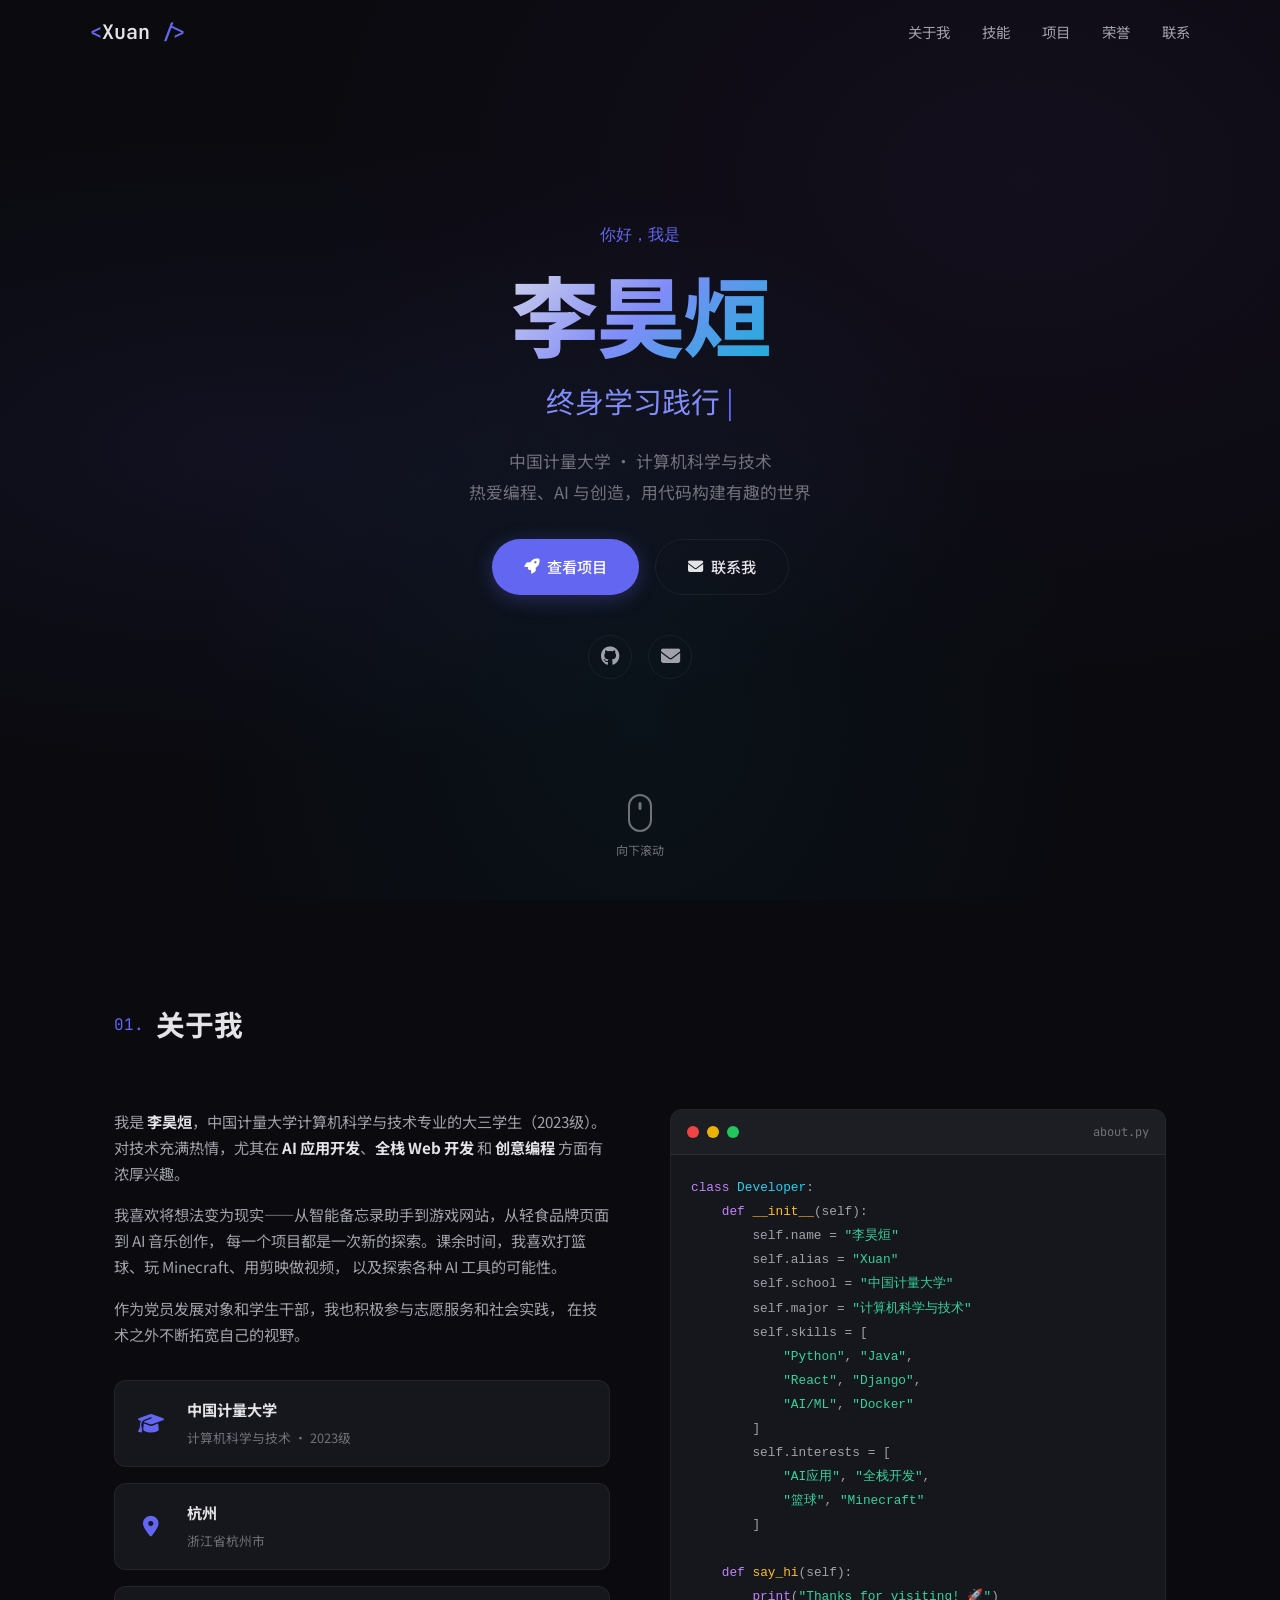
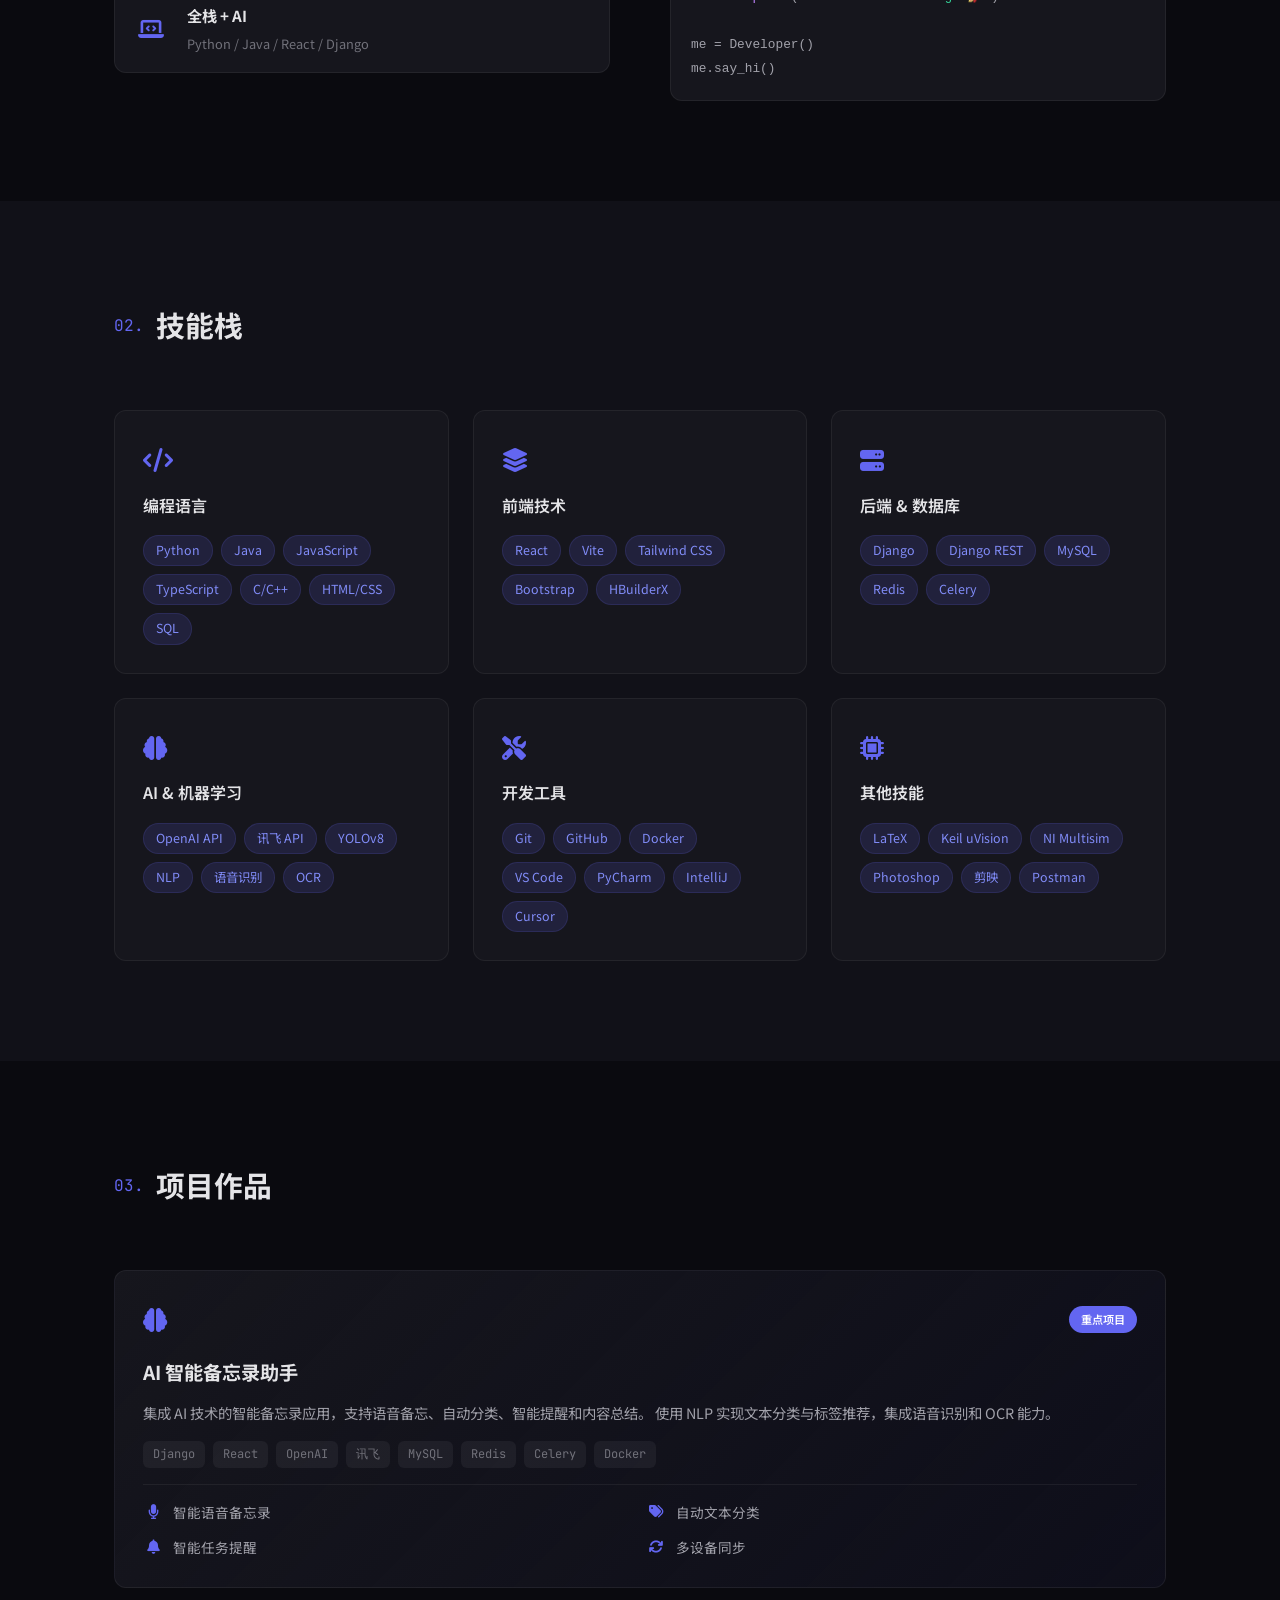
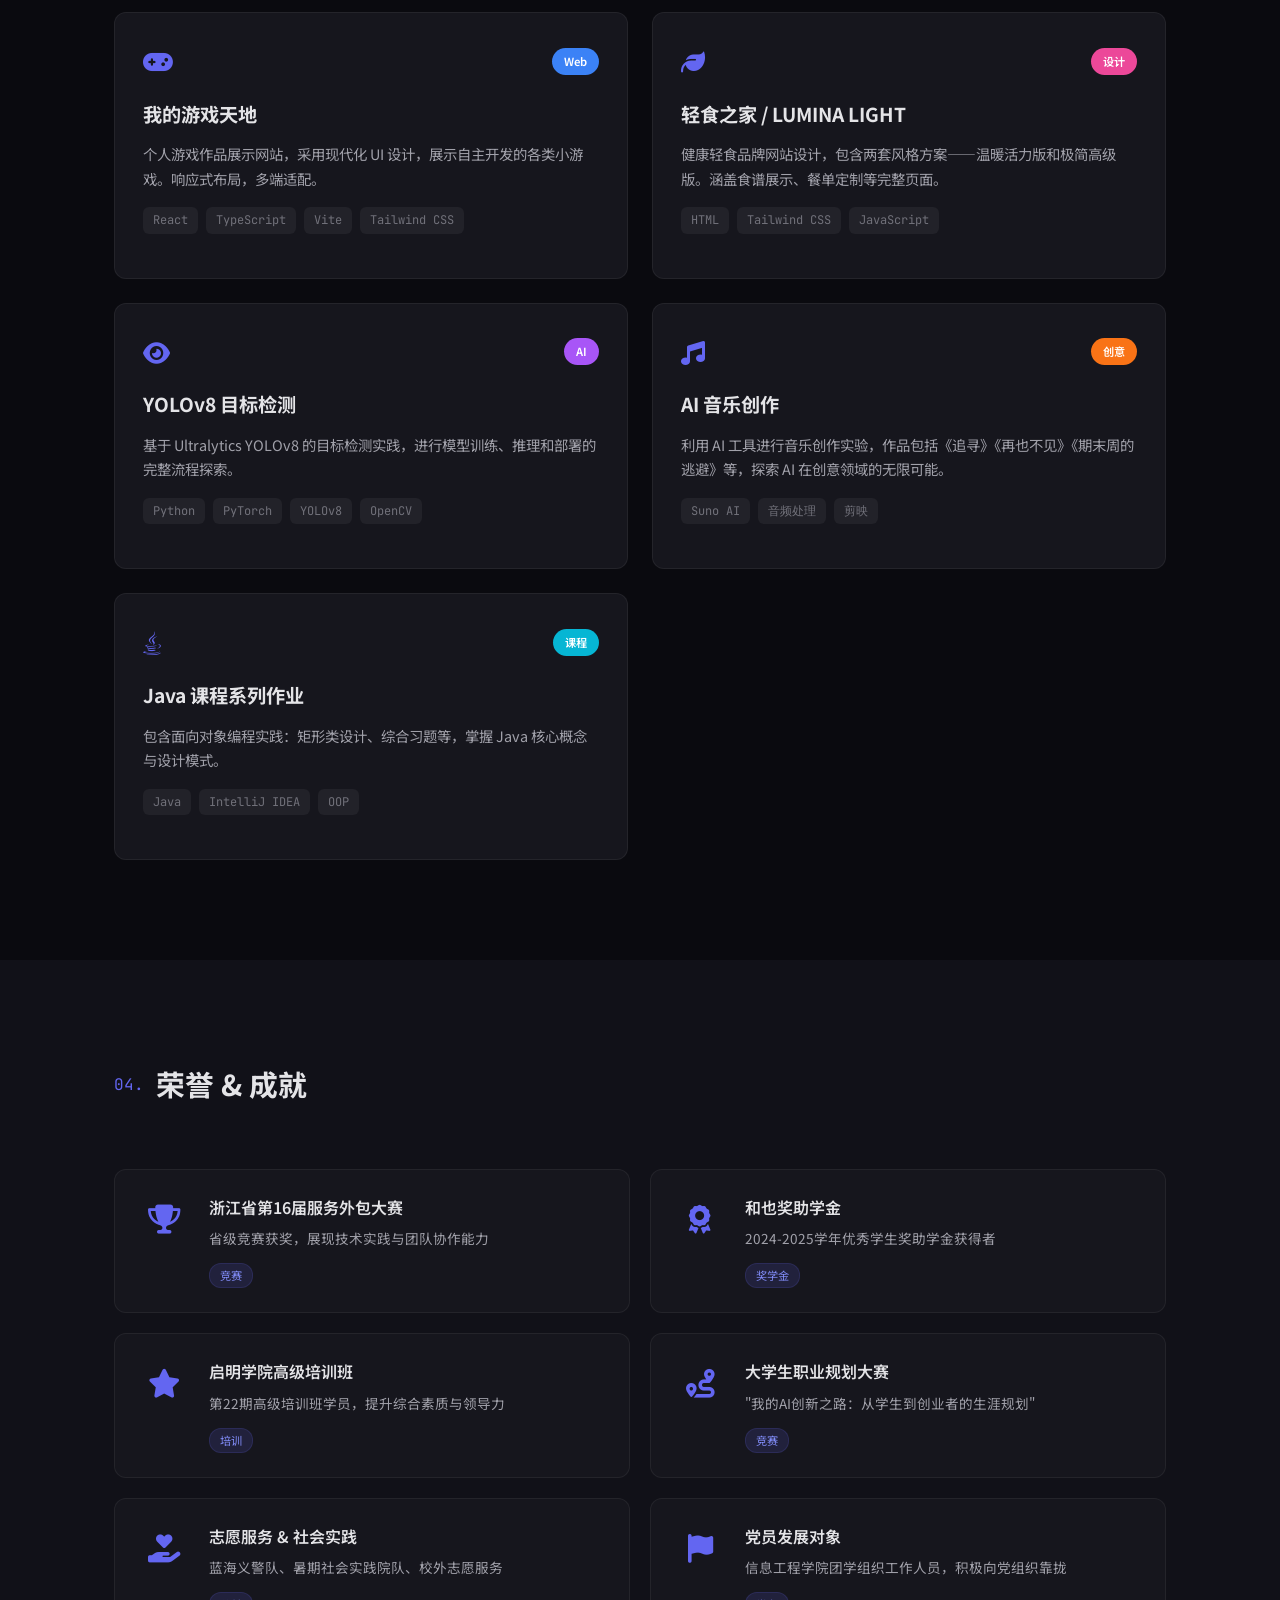
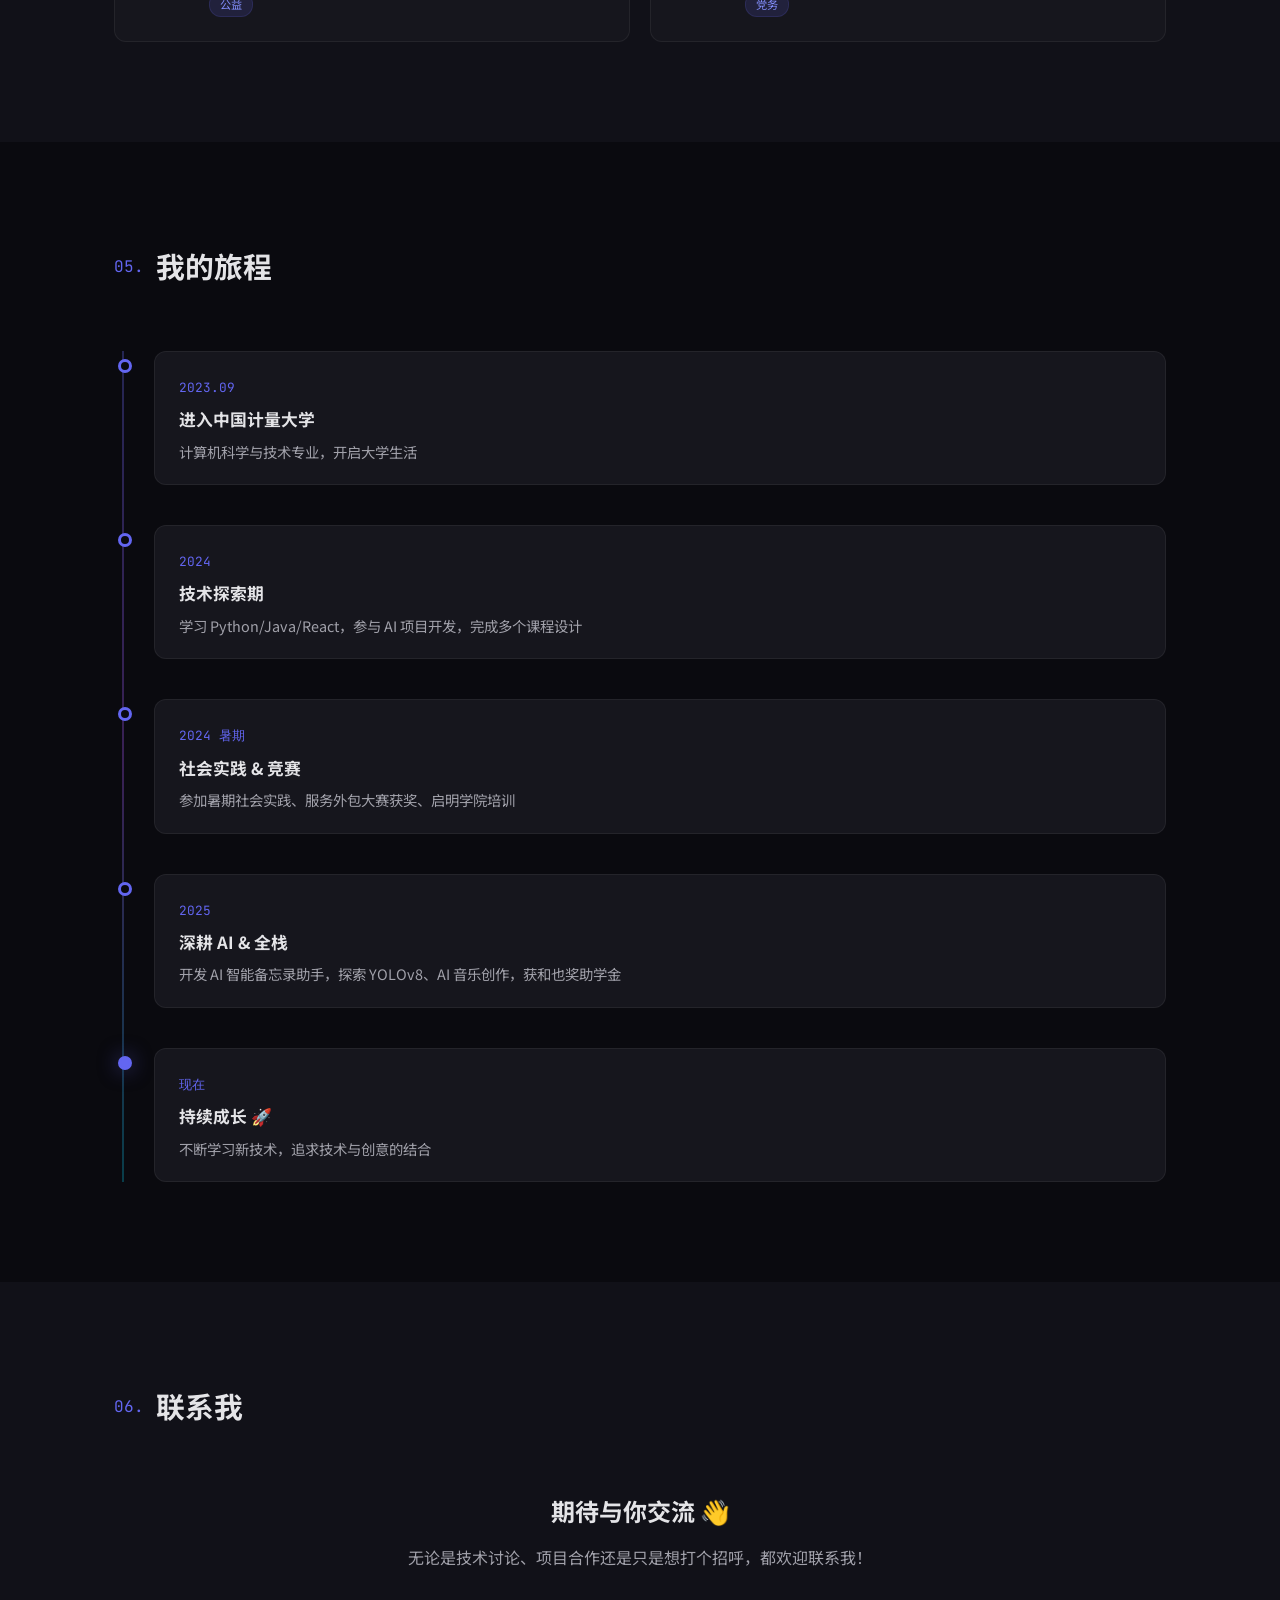
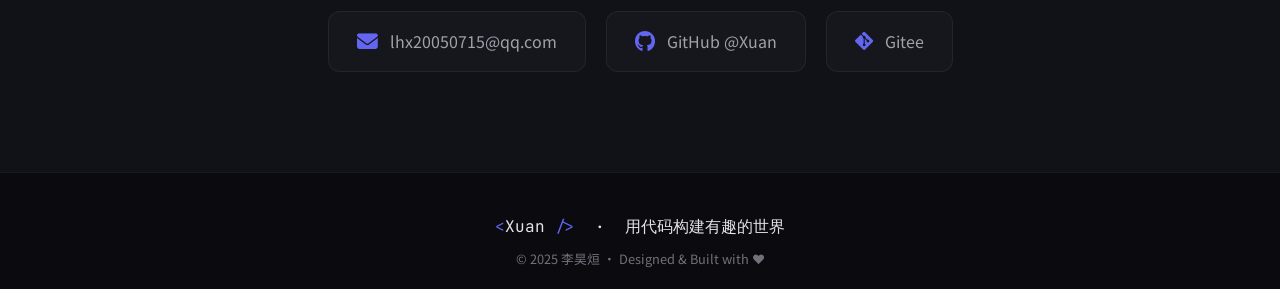
==== index.html @ 34599bbb "Initial commit: personal blog" ====
<!DOCTYPE html>
<html lang="zh-CN">
<head>
    <meta charset="UTF-8">
    <meta name="viewport" content="width=device-width, initial-scale=1.0">
    <title>李昊烜 | 个人博客</title>
    <link rel="preconnect" href="https://fonts.googleapis.com">
    <link href="https://fonts.googleapis.com/css2?family=Inter:wght@300;400;500;600;700;800&family=Noto+Sans+SC:wght@300;400;500;700&family=JetBrains+Mono:wght@400;500&display=swap" rel="stylesheet">
    <link rel="stylesheet" href="https://cdnjs.cloudflare.com/ajax/libs/font-awesome/6.5.1/css/all.min.css">
    <link rel="stylesheet" href="style.css">
</head>
<body>
    <!-- 导航栏 -->
    <nav id="navbar">
        <div class="nav-container">
            <a href="#hero" class="nav-logo">
                <span class="logo-bracket">&lt;</span>Xuan<span class="logo-bracket"> /&gt;</span>
            </a>
            <div class="nav-links">
                <a href="#about" class="nav-link">关于我</a>
                <a href="#skills" class="nav-link">技能</a>
                <a href="#projects" class="nav-link">项目</a>
                <a href="#achievements" class="nav-link">荣誉</a>
                <a href="#contact" class="nav-link">联系</a>
            </div>
            <button class="nav-toggle" id="navToggle" aria-label="Toggle menu">
                <span></span><span></span><span></span>
            </button>
        </div>
    </nav>

    <!-- 移动端菜单 -->
    <div class="mobile-menu" id="mobileMenu">
        <a href="#about" class="mobile-link">关于我</a>
        <a href="#skills" class="mobile-link">技能</a>
        <a href="#projects" class="mobile-link">项目</a>
        <a href="#achievements" class="mobile-link">荣誉</a>
        <a href="#contact" class="mobile-link">联系</a>
    </div>

    <!-- Hero 区域 -->
    <section id="hero">
        <div class="hero-bg">
            <div class="particles" id="particles"></div>
        </div>
        <div class="hero-content">
            <div class="hero-greeting">你好，我是</div>
            <h1 class="hero-name">李昊烜</h1>
            <div class="hero-title">
                <span class="typed-text" id="typedText"></span>
                <span class="cursor">|</span>
            </div>
            <p class="hero-desc">
                中国计量大学 · 计算机科学与技术<br>
                热爱编程、AI 与创造，用代码构建有趣的世界
            </p>
            <div class="hero-actions">
                <a href="#projects" class="btn btn-primary">
                    <i class="fas fa-rocket"></i> 查看项目
                </a>
                <a href="#contact" class="btn btn-outline">
                    <i class="fas fa-envelope"></i> 联系我
                </a>
            </div>
            <div class="hero-social">
                <a href="https://github.com/Xuan" target="_blank" class="social-link" title="GitHub">
                    <i class="fab fa-github"></i>
                </a>
                <a href="mailto:lhx20050715@qq.com" class="social-link" title="Email">
                    <i class="fas fa-envelope"></i>
                </a>
            </div>
        </div>
        <a href="#about" class="scroll-indicator">
            <div class="mouse">
                <div class="wheel"></div>
            </div>
            <span>向下滚动</span>
        </a>
    </section>

    <!-- 关于我 -->
    <section id="about" class="section">
        <div class="container">
            <h2 class="section-title">
                <span class="title-number">01.</span> 关于我
            </h2>
            <div class="about-grid">
                <div class="about-text">
                    <p>
                        我是 <strong>李昊烜</strong>，中国计量大学计算机科学与技术专业的大三学生（2023级）。
                        对技术充满热情，尤其在 <strong>AI 应用开发</strong>、<strong>全栈 Web 开发</strong> 和 <strong>创意编程</strong> 方面有浓厚兴趣。
                    </p>
                    <p>
                        我喜欢将想法变为现实——从智能备忘录助手到游戏网站，从轻食品牌页面到 AI 音乐创作，
                        每一个项目都是一次新的探索。课余时间，我喜欢打篮球、玩 Minecraft、用剪映做视频，
                        以及探索各种 AI 工具的可能性。
                    </p>
                    <p>
                        作为党员发展对象和学生干部，我也积极参与志愿服务和社会实践，
                        在技术之外不断拓宽自己的视野。
                    </p>
                    <div class="about-highlights">
                        <div class="highlight-item">
                            <i class="fas fa-graduation-cap"></i>
                            <div>
                                <strong>中国计量大学</strong>
                                <span>计算机科学与技术 · 2023级</span>
                            </div>
                        </div>
                        <div class="highlight-item">
                            <i class="fas fa-map-marker-alt"></i>
                            <div>
                                <strong>杭州</strong>
                                <span>浙江省杭州市</span>
                            </div>
                        </div>
                        <div class="highlight-item">
                            <i class="fas fa-laptop-code"></i>
                            <div>
                                <strong>全栈 + AI</strong>
                                <span>Python / Java / React / Django</span>
                            </div>
                        </div>
                    </div>
                </div>
                <div class="about-image-wrapper">
                    <div class="about-image-card">
                        <div class="code-block">
                            <div class="code-header">
                                <span class="dot red"></span>
                                <span class="dot yellow"></span>
                                <span class="dot green"></span>
                                <span class="code-filename">about.py</span>
                            </div>
                            <pre><code><span class="kw">class</span> <span class="cls">Developer</span>:
    <span class="kw">def</span> <span class="fn">__init__</span>(self):
        self.name = <span class="str">"李昊烜"</span>
        self.alias = <span class="str">"Xuan"</span>
        self.school = <span class="str">"中国计量大学"</span>
        self.major = <span class="str">"计算机科学与技术"</span>
        self.skills = [
            <span class="str">"Python"</span>, <span class="str">"Java"</span>,
            <span class="str">"React"</span>, <span class="str">"Django"</span>,
            <span class="str">"AI/ML"</span>, <span class="str">"Docker"</span>
        ]
        self.interests = [
            <span class="str">"AI应用"</span>, <span class="str">"全栈开发"</span>,
            <span class="str">"篮球"</span>, <span class="str">"Minecraft"</span>
        ]

    <span class="kw">def</span> <span class="fn">say_hi</span>(self):
        <span class="kw">print</span>(<span class="str">"Thanks for visiting! 🚀"</span>)

me = Developer()
me.say_hi()</code></pre>
                        </div>
                    </div>
                </div>
            </div>
        </div>
    </section>

    <!-- 技能 -->
    <section id="skills" class="section section-alt">
        <div class="container">
            <h2 class="section-title">
                <span class="title-number">02.</span> 技能栈
            </h2>
            <div class="skills-grid">
                <div class="skill-category">
                    <div class="skill-icon"><i class="fas fa-code"></i></div>
                    <h3>编程语言</h3>
                    <div class="skill-tags">
                        <span class="tag">Python</span>
                        <span class="tag">Java</span>
                        <span class="tag">JavaScript</span>
                        <span class="tag">TypeScript</span>
                        <span class="tag">C/C++</span>
                        <span class="tag">HTML/CSS</span>
                        <span class="tag">SQL</span>
                    </div>
                </div>
                <div class="skill-category">
                    <div class="skill-icon"><i class="fas fa-layer-group"></i></div>
                    <h3>前端技术</h3>
                    <div class="skill-tags">
                        <span class="tag">React</span>
                        <span class="tag">Vite</span>
                        <span class="tag">Tailwind CSS</span>
                        <span class="tag">Bootstrap</span>
                        <span class="tag">HBuilderX</span>
                    </div>
                </div>
                <div class="skill-category">
                    <div class="skill-icon"><i class="fas fa-server"></i></div>
                    <h3>后端 & 数据库</h3>
                    <div class="skill-tags">
                        <span class="tag">Django</span>
                        <span class="tag">Django REST</span>
                        <span class="tag">MySQL</span>
                        <span class="tag">Redis</span>
                        <span class="tag">Celery</span>
                    </div>
                </div>
                <div class="skill-category">
                    <div class="skill-icon"><i class="fas fa-brain"></i></div>
                    <h3>AI & 机器学习</h3>
                    <div class="skill-tags">
                        <span class="tag">OpenAI API</span>
                        <span class="tag">讯飞 API</span>
                        <span class="tag">YOLOv8</span>
                        <span class="tag">NLP</span>
                        <span class="tag">语音识别</span>
                        <span class="tag">OCR</span>
                    </div>
                </div>
                <div class="skill-category">
                    <div class="skill-icon"><i class="fas fa-tools"></i></div>
                    <h3>开发工具</h3>
                    <div class="skill-tags">
                        <span class="tag">Git</span>
                        <span class="tag">GitHub</span>
                        <span class="tag">Docker</span>
                        <span class="tag">VS Code</span>
                        <span class="tag">PyCharm</span>
                        <span class="tag">IntelliJ</span>
                        <span class="tag">Cursor</span>
                    </div>
                </div>
                <div class="skill-category">
                    <div class="skill-icon"><i class="fas fa-microchip"></i></div>
                    <h3>其他技能</h3>
                    <div class="skill-tags">
                        <span class="tag">LaTeX</span>
                        <span class="tag">Keil uVision</span>
                        <span class="tag">NI Multisim</span>
                        <span class="tag">Photoshop</span>
                        <span class="tag">剪映</span>
                        <span class="tag">Postman</span>
                    </div>
                </div>
            </div>
        </div>
    </section>

    <!-- 项目 -->
    <section id="projects" class="section">
        <div class="container">
            <h2 class="section-title">
                <span class="title-number">03.</span> 项目作品
            </h2>
            <div class="projects-grid">
                <div class="project-card project-featured">
                    <div class="project-header">
                        <div class="project-icon"><i class="fas fa-brain"></i></div>
                        <span class="project-badge">重点项目</span>
                    </div>
                    <h3 class="project-title">AI 智能备忘录助手</h3>
                    <p class="project-desc">
                        集成 AI 技术的智能备忘录应用，支持语音备忘、自动分类、智能提醒和内容总结。
                        使用 NLP 实现文本分类与标签推荐，集成语音识别和 OCR 能力。
                    </p>
                    <div class="project-tech">
                        <span>Django</span><span>React</span><span>OpenAI</span>
                        <span>讯飞</span><span>MySQL</span><span>Redis</span>
                        <span>Celery</span><span>Docker</span>
                    </div>
                    <div class="project-features">
                        <div class="feature"><i class="fas fa-microphone"></i><span>智能语音备忘录</span></div>
                        <div class="feature"><i class="fas fa-tags"></i><span>自动文本分类</span></div>
                        <div class="feature"><i class="fas fa-bell"></i><span>智能任务提醒</span></div>
                        <div class="feature"><i class="fas fa-sync"></i><span>多设备同步</span></div>
                    </div>
                </div>

                <div class="project-card">
                    <div class="project-header">
                        <div class="project-icon"><i class="fas fa-gamepad"></i></div>
                        <span class="project-badge badge-web">Web</span>
                    </div>
                    <h3 class="project-title">我的游戏天地</h3>
                    <p class="project-desc">
                        个人游戏作品展示网站，采用现代化 UI 设计，展示自主开发的各类小游戏。响应式布局，多端适配。
                    </p>
                    <div class="project-tech">
                        <span>React</span><span>TypeScript</span><span>Vite</span><span>Tailwind CSS</span>
                    </div>
                </div>

                <div class="project-card">
                    <div class="project-header">
                        <div class="project-icon"><i class="fas fa-leaf"></i></div>
                        <span class="project-badge badge-design">设计</span>
                    </div>
                    <h3 class="project-title">轻食之家 / LUMINA LIGHT</h3>
                    <p class="project-desc">
                        健康轻食品牌网站设计，包含两套风格方案——温暖活力版和极简高级版。涵盖食谱展示、餐单定制等完整页面。
                    </p>
                    <div class="project-tech">
                        <span>HTML</span><span>Tailwind CSS</span><span>JavaScript</span>
                    </div>
                </div>

                <div class="project-card">
                    <div class="project-header">
                        <div class="project-icon"><i class="fas fa-eye"></i></div>
                        <span class="project-badge badge-ai">AI</span>
                    </div>
                    <h3 class="project-title">YOLOv8 目标检测</h3>
                    <p class="project-desc">
                        基于 Ultralytics YOLOv8 的目标检测实践，进行模型训练、推理和部署的完整流程探索。
                    </p>
                    <div class="project-tech">
                        <span>Python</span><span>PyTorch</span><span>YOLOv8</span><span>OpenCV</span>
                    </div>
                </div>

                <div class="project-card">
                    <div class="project-header">
                        <div class="project-icon"><i class="fas fa-music"></i></div>
                        <span class="project-badge badge-creative">创意</span>
                    </div>
                    <h3 class="project-title">AI 音乐创作</h3>
                    <p class="project-desc">
                        利用 AI 工具进行音乐创作实验，作品包括《追寻》《再也不见》《期末周的逃避》等，探索 AI 在创意领域的无限可能。
                    </p>
                    <div class="project-tech">
                        <span>Suno AI</span><span>音频处理</span><span>剪映</span>
                    </div>
                </div>

                <div class="project-card">
                    <div class="project-header">
                        <div class="project-icon"><i class="fab fa-java"></i></div>
                        <span class="project-badge badge-academic">课程</span>
                    </div>
                    <h3 class="project-title">Java 课程系列作业</h3>
                    <p class="project-desc">
                        包含面向对象编程实践：矩形类设计、综合习题等，掌握 Java 核心概念与设计模式。
                    </p>
                    <div class="project-tech">
                        <span>Java</span><span>IntelliJ IDEA</span><span>OOP</span>
                    </div>
                </div>
            </div>
        </div>
    </section>

    <!-- 荣誉成就 -->
    <section id="achievements" class="section section-alt">
        <div class="container">
            <h2 class="section-title">
                <span class="title-number">04.</span> 荣誉 & 成就
            </h2>
            <div class="achievements-grid">
                <div class="achievement-card">
                    <div class="achievement-icon"><i class="fas fa-trophy"></i></div>
                    <div class="achievement-info">
                        <h3>浙江省第16届服务外包大赛</h3>
                        <p>省级竞赛获奖，展现技术实践与团队协作能力</p>
                        <span class="achievement-tag">竞赛</span>
                    </div>
                </div>
                <div class="achievement-card">
                    <div class="achievement-icon"><i class="fas fa-award"></i></div>
                    <div class="achievement-info">
                        <h3>和也奖助学金</h3>
                        <p>2024-2025学年优秀学生奖助学金获得者</p>
                        <span class="achievement-tag">奖学金</span>
                    </div>
                </div>
                <div class="achievement-card">
                    <div class="achievement-icon"><i class="fas fa-star"></i></div>
                    <div class="achievement-info">
                        <h3>启明学院高级培训班</h3>
                        <p>第22期高级培训班学员，提升综合素质与领导力</p>
                        <span class="achievement-tag">培训</span>
                    </div>
                </div>
                <div class="achievement-card">
                    <div class="achievement-icon"><i class="fas fa-route"></i></div>
                    <div class="achievement-info">
                        <h3>大学生职业规划大赛</h3>
                        <p>"我的AI创新之路：从学生到创业者的生涯规划"</p>
                        <span class="achievement-tag">竞赛</span>
                    </div>
                </div>
                <div class="achievement-card">
                    <div class="achievement-icon"><i class="fas fa-hand-holding-heart"></i></div>
                    <div class="achievement-info">
                        <h3>志愿服务 & 社会实践</h3>
                        <p>蓝海义警队、暑期社会实践院队、校外志愿服务</p>
                        <span class="achievement-tag">公益</span>
                    </div>
                </div>
                <div class="achievement-card">
                    <div class="achievement-icon"><i class="fas fa-flag"></i></div>
                    <div class="achievement-info">
                        <h3>党员发展对象</h3>
                        <p>信息工程学院团学组织工作人员，积极向党组织靠拢</p>
                        <span class="achievement-tag">党务</span>
                    </div>
                </div>
            </div>
        </div>
    </section>

    <!-- 时间线 -->
    <section id="timeline" class="section">
        <div class="container">
            <h2 class="section-title">
                <span class="title-number">05.</span> 我的旅程
            </h2>
            <div class="timeline">
                <div class="timeline-item">
                    <div class="timeline-dot"></div>
                    <div class="timeline-content">
                        <span class="timeline-date">2023.09</span>
                        <h3>进入中国计量大学</h3>
                        <p>计算机科学与技术专业，开启大学生活</p>
                    </div>
                </div>
                <div class="timeline-item">
                    <div class="timeline-dot"></div>
                    <div class="timeline-content">
                        <span class="timeline-date">2024</span>
                        <h3>技术探索期</h3>
                        <p>学习 Python/Java/React，参与 AI 项目开发，完成多个课程设计</p>
                    </div>
                </div>
                <div class="timeline-item">
                    <div class="timeline-dot"></div>
                    <div class="timeline-content">
                        <span class="timeline-date">2024 暑期</span>
                        <h3>社会实践 & 竞赛</h3>
                        <p>参加暑期社会实践、服务外包大赛获奖、启明学院培训</p>
                    </div>
                </div>
                <div class="timeline-item">
                    <div class="timeline-dot"></div>
                    <div class="timeline-content">
                        <span class="timeline-date">2025</span>
                        <h3>深耕 AI & 全栈</h3>
                        <p>开发 AI 智能备忘录助手，探索 YOLOv8、AI 音乐创作，获和也奖助学金</p>
                    </div>
                </div>
                <div class="timeline-item">
                    <div class="timeline-dot active"></div>
                    <div class="timeline-content">
                        <span class="timeline-date">现在</span>
                        <h3>持续成长 🚀</h3>
                        <p>不断学习新技术，追求技术与创意的结合</p>
                    </div>
                </div>
            </div>
        </div>
    </section>

    <!-- 联系 -->
    <section id="contact" class="section section-alt">
        <div class="container">
            <h2 class="section-title">
                <span class="title-number">06.</span> 联系我
            </h2>
            <div class="contact-content">
                <div class="contact-text">
                    <h3>期待与你交流 👋</h3>
                    <p>无论是技术讨论、项目合作还是只是想打个招呼，都欢迎联系我！</p>
                </div>
                <div class="contact-cards">
                    <a href="mailto:lhx20050715@qq.com" class="contact-card">
                        <i class="fas fa-envelope"></i>
                        <span>lhx20050715@qq.com</span>
                    </a>
                    <a href="https://github.com/Xuan" target="_blank" class="contact-card">
                        <i class="fab fa-github"></i>
                        <span>GitHub @Xuan</span>
                    </a>
                    <a href="https://gitee.com" target="_blank" class="contact-card">
                        <i class="fab fa-git-alt"></i>
                        <span>Gitee</span>
                    </a>
                </div>
            </div>
        </div>
    </section>

    <!-- 页脚 -->
    <footer>
        <div class="container">
            <div class="footer-content">
                <p class="footer-text">
                    <span class="logo-bracket">&lt;</span>Xuan<span class="logo-bracket"> /&gt;</span>
                    &nbsp;·&nbsp; 用代码构建有趣的世界
                </p>
                <p class="footer-copyright">
                    &copy; 2025 李昊烜 · Designed &amp; Built with ❤️
                </p>
            </div>
        </div>
    </footer>

    <script src="script.js"></script>
</body>
</html>
---- style.css ----
/* ========== 全局重置 & 变量 ========== */
:root {
    --bg-primary: #0a0a0f;
    --bg-secondary: #111118;
    --bg-card: #16161d;
    --bg-card-hover: #1c1c25;
    --text-primary: #e4e4e7;
    --text-secondary: #a1a1aa;
    --text-muted: #71717a;
    --accent: #6366f1;
    --accent-light: #818cf8;
    --accent-glow: rgba(99, 102, 241, 0.15);
    --green: #22c55e;
    --blue: #3b82f6;
    --purple: #a855f7;
    --orange: #f97316;
    --pink: #ec4899;
    --cyan: #06b6d4;
    --border: rgba(255, 255, 255, 0.06);
    --radius: 12px;
    --font-sans: 'Noto Sans SC', 'Inter', -apple-system, sans-serif;
    --font-mono: 'JetBrains Mono', 'Fira Code', monospace;
}

*, *::before, *::after {
    margin: 0; padding: 0; box-sizing: border-box;
}

html {
    scroll-behavior: smooth;
    font-size: 16px;
}

body {
    font-family: var(--font-sans);
    background: var(--bg-primary);
    color: var(--text-primary);
    line-height: 1.7;
    overflow-x: hidden;
}

::selection {
    background: var(--accent);
    color: white;
}

a { color: var(--accent-light); text-decoration: none; transition: all 0.3s; }
a:hover { color: white; }

.container {
    max-width: 1100px;
    margin: 0 auto;
    padding: 0 24px;
}

/* ========== 导航栏 ========== */
#navbar {
    position: fixed; top: 0; left: 0; right: 0;
    z-index: 1000;
    padding: 0 24px;
    transition: all 0.3s;
    background: transparent;
}

#navbar.scrolled {
    background: rgba(10, 10, 15, 0.85);
    backdrop-filter: blur(20px);
    border-bottom: 1px solid var(--border);
}

.nav-container {
    max-width: 1100px;
    margin: 0 auto;
    display: flex;
    align-items: center;
    justify-content: space-between;
    height: 64px;
}

.nav-logo {
    font-family: var(--font-mono);
    font-size: 1.25rem;
    font-weight: 600;
    color: var(--text-primary) !important;
}

.logo-bracket { color: var(--accent); }

.nav-links { display: flex; gap: 32px; }

.nav-link {
    font-size: 0.9rem;
    color: var(--text-secondary) !important;
    position: relative;
    padding: 4px 0;
}

.nav-link::after {
    content: '';
    position: absolute;
    bottom: -2px; left: 0;
    width: 0; height: 2px;
    background: var(--accent);
    transition: width 0.3s;
}

.nav-link:hover::after { width: 100%; }
.nav-link:hover { color: var(--text-primary) !important; }

.nav-toggle {
    display: none;
    flex-direction: column;
    gap: 5px;
    background: none; border: none; cursor: pointer;
    padding: 4px;
}

.nav-toggle span {
    display: block; width: 24px; height: 2px;
    background: var(--text-primary);
    transition: all 0.3s;
}

.nav-toggle.active span:nth-child(1) { transform: rotate(45deg) translate(5px, 5px); }
.nav-toggle.active span:nth-child(2) { opacity: 0; }
.nav-toggle.active span:nth-child(3) { transform: rotate(-45deg) translate(5px, -5px); }

.mobile-menu {
    display: none;
    position: fixed; top: 64px; left: 0; right: 0;
    background: rgba(10, 10, 15, 0.95);
    backdrop-filter: blur(20px);
    border-bottom: 1px solid var(--border);
    flex-direction: column;
    padding: 16px 24px;
    z-index: 999;
}

.mobile-menu.open { display: flex; }

.mobile-link {
    padding: 12px 0;
    color: var(--text-secondary) !important;
    font-size: 1rem;
    border-bottom: 1px solid var(--border);
}

.mobile-link:last-child { border-bottom: none; }

/* ========== Hero ========== */
#hero {
    position: relative;
    min-height: 100vh;
    display: flex;
    align-items: center;
    justify-content: center;
    overflow: hidden;
}

.hero-bg {
    position: absolute; inset: 0;
    background: radial-gradient(ellipse at 20% 50%, rgba(99, 102, 241, 0.08) 0%, transparent 50%),
                radial-gradient(ellipse at 80% 20%, rgba(168, 85, 247, 0.06) 0%, transparent 50%),
                radial-gradient(ellipse at 50% 80%, rgba(6, 182, 212, 0.05) 0%, transparent 50%);
}

.particles {
    position: absolute; inset: 0;
    overflow: hidden;
}

.particle {
    position: absolute;
    width: 3px; height: 3px;
    background: var(--accent);
    border-radius: 50%;
    opacity: 0;
    animation: float-up linear infinite;
}

@keyframes float-up {
    0% { opacity: 0; transform: translateY(100vh) scale(0); }
    10% { opacity: 0.6; }
    90% { opacity: 0.6; }
    100% { opacity: 0; transform: translateY(-10vh) scale(1); }
}

.hero-content {
    position: relative;
    text-align: center;
    padding: 0 24px;
}

.hero-greeting {
    font-family: var(--font-mono);
    font-size: 1rem;
    color: var(--accent);
    margin-bottom: 16px;
    opacity: 0;
    animation: fadeUp 0.6s ease forwards 0.2s;
}

.hero-name {
    font-size: clamp(3rem, 8vw, 5.5rem);
    font-weight: 800;
    letter-spacing: -2px;
    line-height: 1.1;
    margin-bottom: 16px;
    background: linear-gradient(135deg, #e4e4e7 0%, #818cf8 50%, #06b6d4 100%);
    -webkit-background-clip: text;
    -webkit-text-fill-color: transparent;
    background-clip: text;
    opacity: 0;
    animation: fadeUp 0.6s ease forwards 0.4s;
}

.hero-title {
    font-size: clamp(1.2rem, 3vw, 1.8rem);
    font-weight: 400;
    color: var(--text-secondary);
    margin-bottom: 20px;
    min-height: 2.5rem;
    opacity: 0;
    animation: fadeUp 0.6s ease forwards 0.6s;
}

.typed-text { color: var(--accent-light); }

.cursor {
    color: var(--accent);
    animation: blink 1s infinite;
}

@keyframes blink {
    0%, 50% { opacity: 1; }
    51%, 100% { opacity: 0; }
}

.hero-desc {
    font-size: 1.05rem;
    color: var(--text-muted);
    max-width: 500px;
    margin: 0 auto 32px;
    line-height: 1.8;
    opacity: 0;
    animation: fadeUp 0.6s ease forwards 0.8s;
}

.hero-actions {
    display: flex;
    gap: 16px;
    justify-content: center;
    flex-wrap: wrap;
    margin-bottom: 40px;
    opacity: 0;
    animation: fadeUp 0.6s ease forwards 1s;
}

.btn {
    display: inline-flex;
    align-items: center;
    gap: 8px;
    padding: 14px 32px;
    border-radius: 50px;
    font-size: 0.95rem;
    font-weight: 500;
    transition: all 0.3s;
    cursor: pointer;
    border: none;
}

.btn-primary {
    background: var(--accent);
    color: white !important;
    box-shadow: 0 4px 20px rgba(99, 102, 241, 0.3);
}

.btn-primary:hover {
    background: var(--accent-light);
    transform: translateY(-2px);
    box-shadow: 0 6px 30px rgba(99, 102, 241, 0.4);
    color: white !important;
}

.btn-outline {
    background: transparent;
    color: var(--text-primary) !important;
    border: 1px solid var(--border);
}

.btn-outline:hover {
    border-color: var(--accent);
    color: var(--accent-light) !important;
    transform: translateY(-2px);
}

.hero-social {
    display: flex;
    gap: 16px;
    justify-content: center;
    opacity: 0;
    animation: fadeUp 0.6s ease forwards 1.2s;
}

.social-link {
    width: 44px; height: 44px;
    display: flex; align-items: center; justify-content: center;
    border-radius: 50%;
    border: 1px solid var(--border);
    color: var(--text-secondary) !important;
    font-size: 1.2rem;
    transition: all 0.3s;
}

.social-link:hover {
    border-color: var(--accent);
    color: var(--accent-light) !important;
    transform: translateY(-3px);
    box-shadow: 0 4px 15px rgba(99, 102, 241, 0.2);
}

.scroll-indicator {
    position: absolute;
    bottom: 40px;
    left: 50%;
    transform: translateX(-50%);
    display: flex;
    flex-direction: column;
    align-items: center;
    gap: 8px;
    color: var(--text-muted) !important;
    font-size: 0.75rem;
    animation: bounce 2s infinite;
}

.mouse {
    width: 24px; height: 38px;
    border: 2px solid var(--text-muted);
    border-radius: 12px;
    position: relative;
}

.wheel {
    width: 3px; height: 8px;
    background: var(--text-muted);
    border-radius: 2px;
    position: absolute;
    top: 6px; left: 50%;
    transform: translateX(-50%);
    animation: scroll-wheel 2s infinite;
}

@keyframes scroll-wheel {
    0% { opacity: 1; transform: translateX(-50%) translateY(0); }
    100% { opacity: 0; transform: translateX(-50%) translateY(12px); }
}

@keyframes bounce {
    0%, 20%, 50%, 80%, 100% { transform: translateX(-50%) translateY(0); }
    40% { transform: translateX(-50%) translateY(-10px); }
    60% { transform: translateX(-50%) translateY(-5px); }
}

@keyframes fadeUp {
    from { opacity: 0; transform: translateY(20px); }
    to { opacity: 1; transform: translateY(0); }
}

/* ========== 通用 Section ========== */
.section {
    padding: 100px 0;
}

.section-alt {
    background: var(--bg-secondary);
}

.section-title {
    font-size: 1.8rem;
    font-weight: 700;
    margin-bottom: 60px;
    display: flex;
    align-items: center;
    gap: 12px;
}

.title-number {
    font-family: var(--font-mono);
    font-size: 1rem;
    color: var(--accent);
    font-weight: 400;
}

/* ========== 关于我 ========== */
.about-grid {
    display: grid;
    grid-template-columns: 1fr 1fr;
    gap: 60px;
    align-items: start;
}

.about-text p {
    color: var(--text-secondary);
    margin-bottom: 16px;
    font-size: 0.95rem;
}

.about-text strong {
    color: var(--text-primary);
}

.about-highlights {
    margin-top: 32px;
    display: flex;
    flex-direction: column;
    gap: 16px;
}

.highlight-item {
    display: flex;
    align-items: center;
    gap: 16px;
    padding: 16px;
    background: var(--bg-card);
    border-radius: var(--radius);
    border: 1px solid var(--border);
    transition: all 0.3s;
}

.highlight-item:hover {
    border-color: var(--accent);
    background: var(--bg-card-hover);
}

.highlight-item i {
    font-size: 1.3rem;
    color: var(--accent);
    width: 40px;
    text-align: center;
}

.highlight-item strong {
    display: block;
    font-size: 0.95rem;
}

.highlight-item span {
    font-size: 0.8rem;
    color: var(--text-muted);
}

.code-block {
    background: var(--bg-card);
    border-radius: var(--radius);
    border: 1px solid var(--border);
    overflow: hidden;
}

.code-header {
    display: flex;
    align-items: center;
    gap: 8px;
    padding: 12px 16px;
    background: rgba(255, 255, 255, 0.03);
    border-bottom: 1px solid var(--border);
}

.dot {
    width: 12px; height: 12px;
    border-radius: 50%;
}

.dot.red { background: #ef4444; }
.dot.yellow { background: #eab308; }
.dot.green { background: #22c55e; }

.code-filename {
    margin-left: auto;
    font-family: var(--font-mono);
    font-size: 0.75rem;
    color: var(--text-muted);
}

.code-block pre {
    padding: 20px;
    font-family: var(--font-mono);
    font-size: 0.8rem;
    line-height: 1.8;
    overflow-x: auto;
}

.code-block code {
    color: var(--text-secondary);
}

.code-block .kw { color: #c084fc; }
.code-block .cls { color: #22d3ee; }
.code-block .fn { color: #fbbf24; }
.code-block .str { color: #34d399; }
.code-block .cm { color: var(--text-muted); }

/* ========== 技能 ========== */
.skills-grid {
    display: grid;
    grid-template-columns: repeat(3, 1fr);
    gap: 24px;
}

.skill-category {
    background: var(--bg-card);
    border: 1px solid var(--border);
    border-radius: var(--radius);
    padding: 28px;
    transition: all 0.3s;
}

.skill-category:hover {
    border-color: var(--accent);
    transform: translateY(-4px);
    box-shadow: 0 8px 30px rgba(99, 102, 241, 0.1);
}

.skill-icon {
    font-size: 1.5rem;
    color: var(--accent);
    margin-bottom: 12px;
}

.skill-category h3 {
    font-size: 1rem;
    margin-bottom: 16px;
    font-weight: 600;
}

.skill-tags {
    display: flex;
    flex-wrap: wrap;
    gap: 8px;
}

.tag {
    padding: 4px 12px;
    background: var(--accent-glow);
    color: var(--accent-light);
    border-radius: 20px;
    font-size: 0.78rem;
    border: 1px solid rgba(99, 102, 241, 0.15);
    transition: all 0.3s;
}

.tag:hover {
    background: var(--accent);
    color: white;
    border-color: var(--accent);
}

/* ========== 项目 ========== */
.projects-grid {
    display: grid;
    grid-template-columns: repeat(2, 1fr);
    gap: 24px;
}

.project-card {
    background: var(--bg-card);
    border: 1px solid var(--border);
    border-radius: var(--radius);
    padding: 28px;
    transition: all 0.3s;
    position: relative;
    overflow: hidden;
}

.project-card::before {
    content: '';
    position: absolute;
    top: 0; left: 0; right: 0;
    height: 3px;
    background: linear-gradient(90deg, var(--accent), var(--purple));
    opacity: 0;
    transition: opacity 0.3s;
}

.project-card:hover {
    border-color: rgba(99, 102, 241, 0.3);
    transform: translateY(-4px);
    box-shadow: 0 12px 40px rgba(0, 0, 0, 0.3);
}

.project-card:hover::before { opacity: 1; }

.project-featured {
    grid-column: 1 / -1;
    background: linear-gradient(135deg, var(--bg-card) 0%, rgba(99, 102, 241, 0.05) 100%);
}

.project-header {
    display: flex;
    align-items: center;
    justify-content: space-between;
    margin-bottom: 16px;
}

.project-icon {
    font-size: 1.5rem;
    color: var(--accent);
}

.project-badge {
    padding: 4px 12px;
    border-radius: 20px;
    font-size: 0.7rem;
    font-weight: 600;
    background: var(--accent);
    color: white;
}

.badge-web { background: var(--blue); }
.badge-design { background: var(--pink); }
.badge-ai { background: var(--purple); }
.badge-creative { background: var(--orange); }
.badge-academic { background: var(--cyan); }

.project-title {
    font-size: 1.2rem;
    margin-bottom: 12px;
    font-weight: 700;
}

.project-desc {
    color: var(--text-secondary);
    font-size: 0.9rem;
    margin-bottom: 16px;
    line-height: 1.7;
}

.project-tech {
    display: flex;
    flex-wrap: wrap;
    gap: 8px;
    margin-bottom: 16px;
}

.project-tech span {
    padding: 3px 10px;
    background: rgba(255, 255, 255, 0.05);
    border-radius: 6px;
    font-size: 0.75rem;
    color: var(--text-muted);
    font-family: var(--font-mono);
}

.project-features {
    display: grid;
    grid-template-columns: repeat(2, 1fr);
    gap: 12px;
    margin-top: 16px;
    padding-top: 16px;
    border-top: 1px solid var(--border);
}

.feature {
    display: flex;
    align-items: center;
    gap: 10px;
    color: var(--text-secondary);
    font-size: 0.85rem;
}

.feature i {
    color: var(--accent);
    font-size: 0.9rem;
    width: 20px;
    text-align: center;
}

/* ========== 荣誉成就 ========== */
.achievements-grid {
    display: grid;
    grid-template-columns: repeat(2, 1fr);
    gap: 20px;
}

.achievement-card {
    display: flex;
    gap: 20px;
    padding: 24px;
    background: var(--bg-card);
    border: 1px solid var(--border);
    border-radius: var(--radius);
    transition: all 0.3s;
}

.achievement-card:hover {
    border-color: var(--accent);
    transform: translateY(-3px);
}

.achievement-icon {
    font-size: 1.8rem;
    color: var(--accent);
    flex-shrink: 0;
    width: 50px;
    text-align: center;
}

.achievement-info h3 {
    font-size: 1rem;
    margin-bottom: 6px;
    font-weight: 600;
}

.achievement-info p {
    font-size: 0.85rem;
    color: var(--text-secondary);
    margin-bottom: 10px;
}

.achievement-tag {
    display: inline-block;
    padding: 2px 10px;
    border-radius: 12px;
    font-size: 0.7rem;
    background: var(--accent-glow);
    color: var(--accent-light);
    border: 1px solid rgba(99, 102, 241, 0.15);
}

/* ========== 时间线 ========== */
.timeline {
    position: relative;
    padding-left: 40px;
}

.timeline::before {
    content: '';
    position: absolute;
    left: 8px; top: 0; bottom: 0;
    width: 2px;
    background: linear-gradient(to bottom, var(--accent), var(--purple), var(--cyan));
    opacity: 0.3;
}

.timeline-item {
    position: relative;
    margin-bottom: 40px;
}

.timeline-item:last-child { margin-bottom: 0; }

.timeline-dot {
    position: absolute;
    left: -36px; top: 8px;
    width: 14px; height: 14px;
    border-radius: 50%;
    background: var(--bg-primary);
    border: 3px solid var(--accent);
    z-index: 1;
}

.timeline-dot.active {
    background: var(--accent);
    box-shadow: 0 0 20px rgba(99, 102, 241, 0.5);
    animation: pulse 2s infinite;
}

@keyframes pulse {
    0%, 100% { box-shadow: 0 0 10px rgba(99, 102, 241, 0.3); }
    50% { box-shadow: 0 0 25px rgba(99, 102, 241, 0.6); }
}

.timeline-content {
    background: var(--bg-card);
    border: 1px solid var(--border);
    border-radius: var(--radius);
    padding: 20px 24px;
    transition: all 0.3s;
}

.timeline-content:hover {
    border-color: var(--accent);
}

.timeline-date {
    font-family: var(--font-mono);
    font-size: 0.8rem;
    color: var(--accent);
}

.timeline-content h3 {
    font-size: 1.05rem;
    margin: 6px 0;
}

.timeline-content p {
    font-size: 0.9rem;
    color: var(--text-secondary);
}

/* ========== 联系 ========== */
.contact-content {
    text-align: center;
}

.contact-text h3 {
    font-size: 1.5rem;
    margin-bottom: 12px;
}

.contact-text p {
    color: var(--text-secondary);
    margin-bottom: 40px;
    font-size: 1rem;
}

.contact-cards {
    display: flex;
    gap: 20px;
    justify-content: center;
    flex-wrap: wrap;
}

.contact-card {
    display: flex;
    align-items: center;
    gap: 12px;
    padding: 16px 28px;
    background: var(--bg-card);
    border: 1px solid var(--border);
    border-radius: var(--radius);
    color: var(--text-secondary) !important;
    transition: all 0.3s;
}

.contact-card:hover {
    border-color: var(--accent);
    color: var(--accent-light) !important;
    transform: translateY(-3px);
    box-shadow: 0 8px 25px rgba(99, 102, 241, 0.15);
}

.contact-card i {
    font-size: 1.3rem;
    color: var(--accent);
}

/* ========== 页脚 ========== */
footer {
    padding: 40px 0;
    border-top: 1px solid var(--border);
    text-align: center;
}

.footer-text {
    font-family: var(--font-mono);
    font-size: 1rem;
    margin-bottom: 8px;
}

.footer-copyright {
    font-size: 0.8rem;
    color: var(--text-muted);
}

/* ========== 滚动动画 ========== */
.fade-in {
    opacity: 0;
    transform: translateY(30px);
    transition: all 0.6s ease;
}

.fade-in.visible {
    opacity: 1;
    transform: translateY(0);
}

/* ========== 响应式 ========== */
@media (max-width: 768px) {
    .nav-links { display: none; }
    .nav-toggle { display: flex; }

    .about-grid {
        grid-template-columns: 1fr;
        gap: 40px;
    }

    .skills-grid {
        grid-template-columns: 1fr;
    }

    .projects-grid {
        grid-template-columns: 1fr;
    }

    .achievements-grid {
        grid-template-columns: 1fr;
    }

    .project-features {
        grid-template-columns: 1fr;
    }

    .section { padding: 60px 0; }
    .section-title { margin-bottom: 40px; }

    .hero-name { letter-spacing: -1px; }

    .contact-cards {
        flex-direction: column;
        align-items: center;
    }
}

@media (max-width: 480px) {
    .hero-actions { flex-direction: column; align-items: center; }
    .btn { width: 100%; justify-content: center; }
}
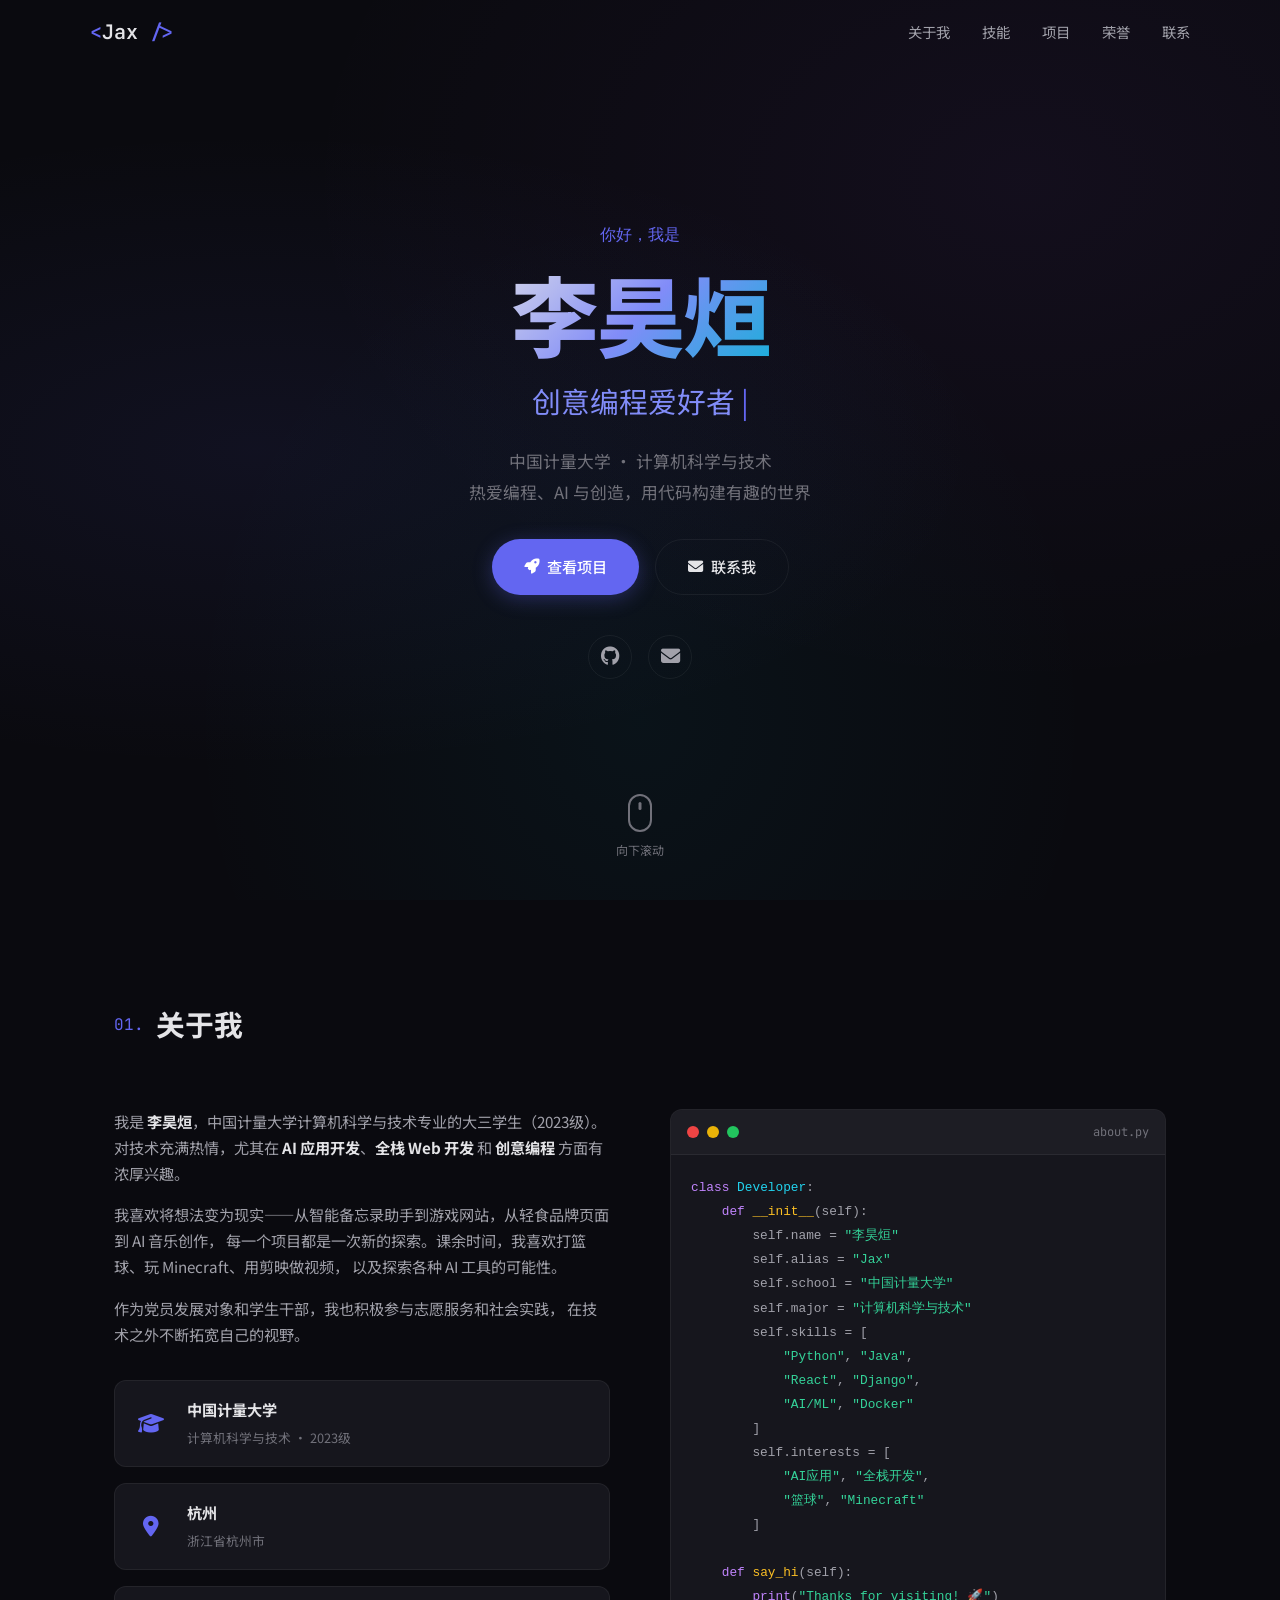
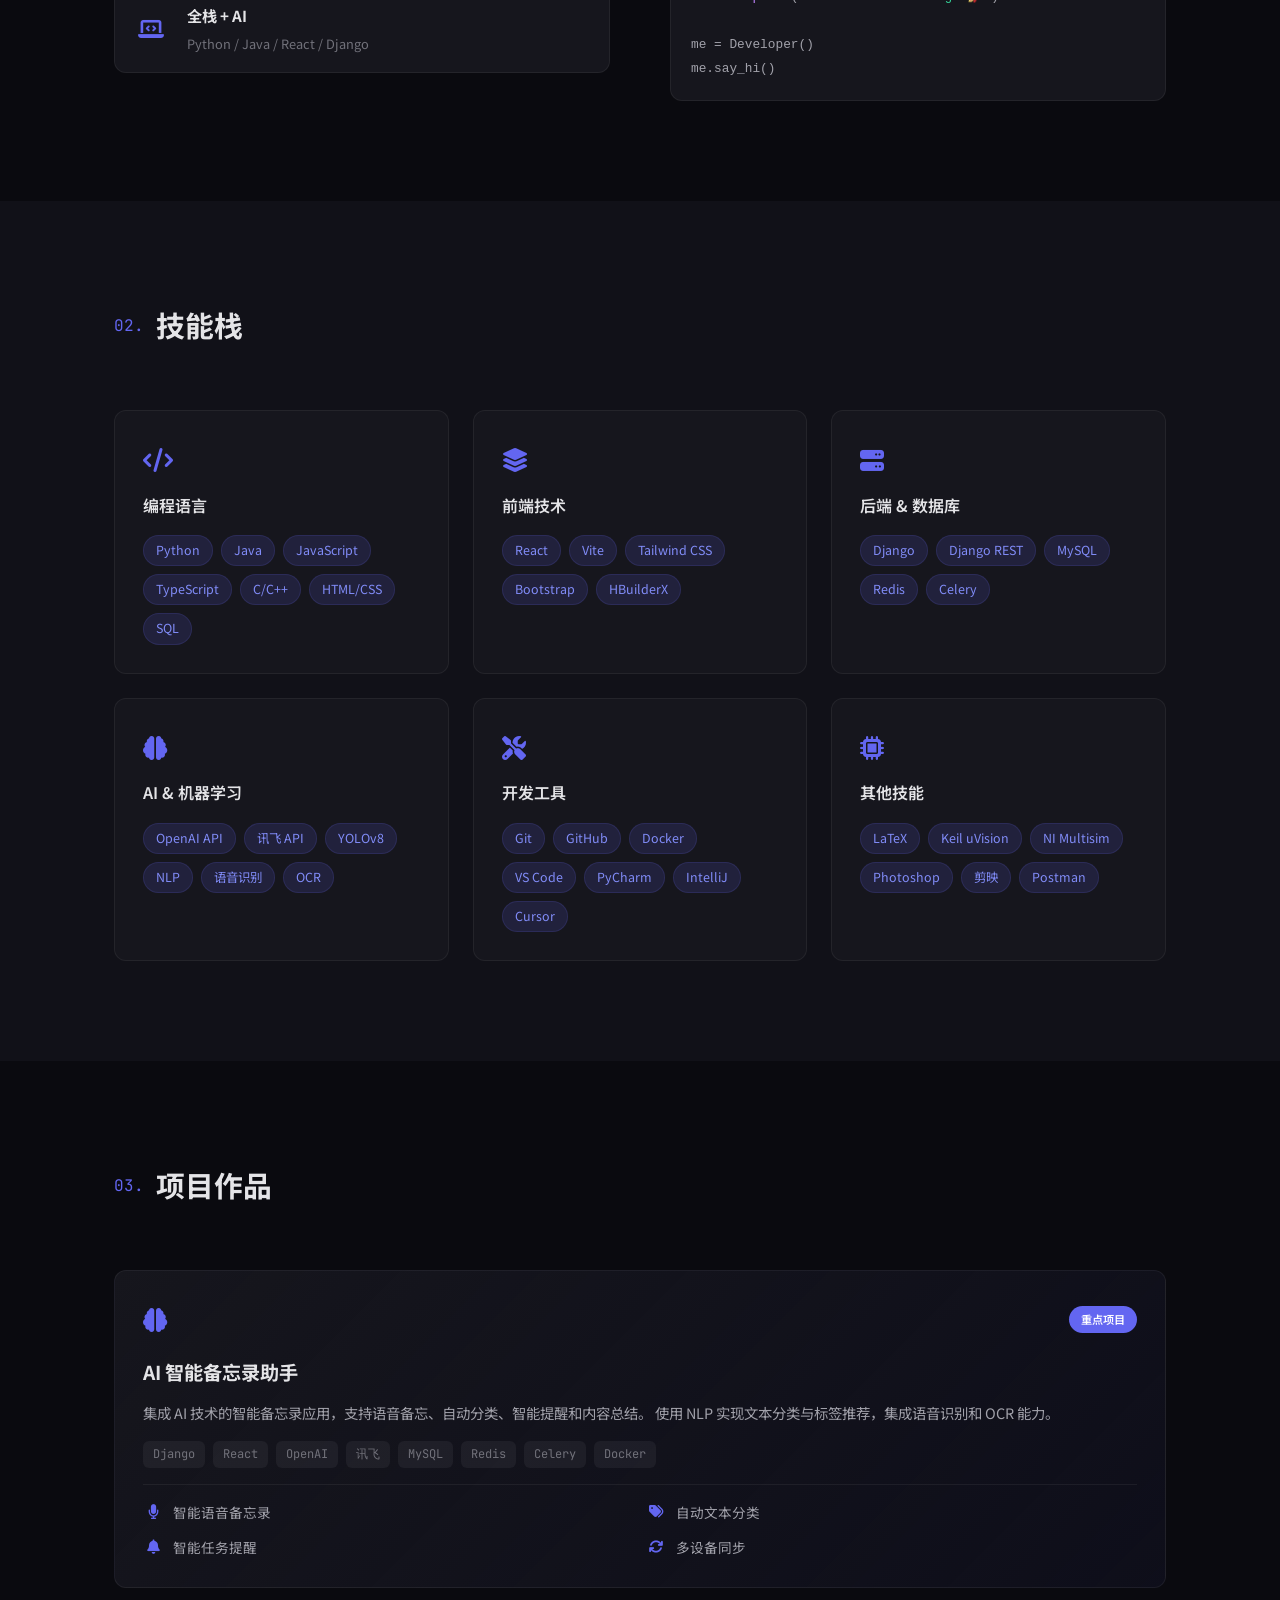
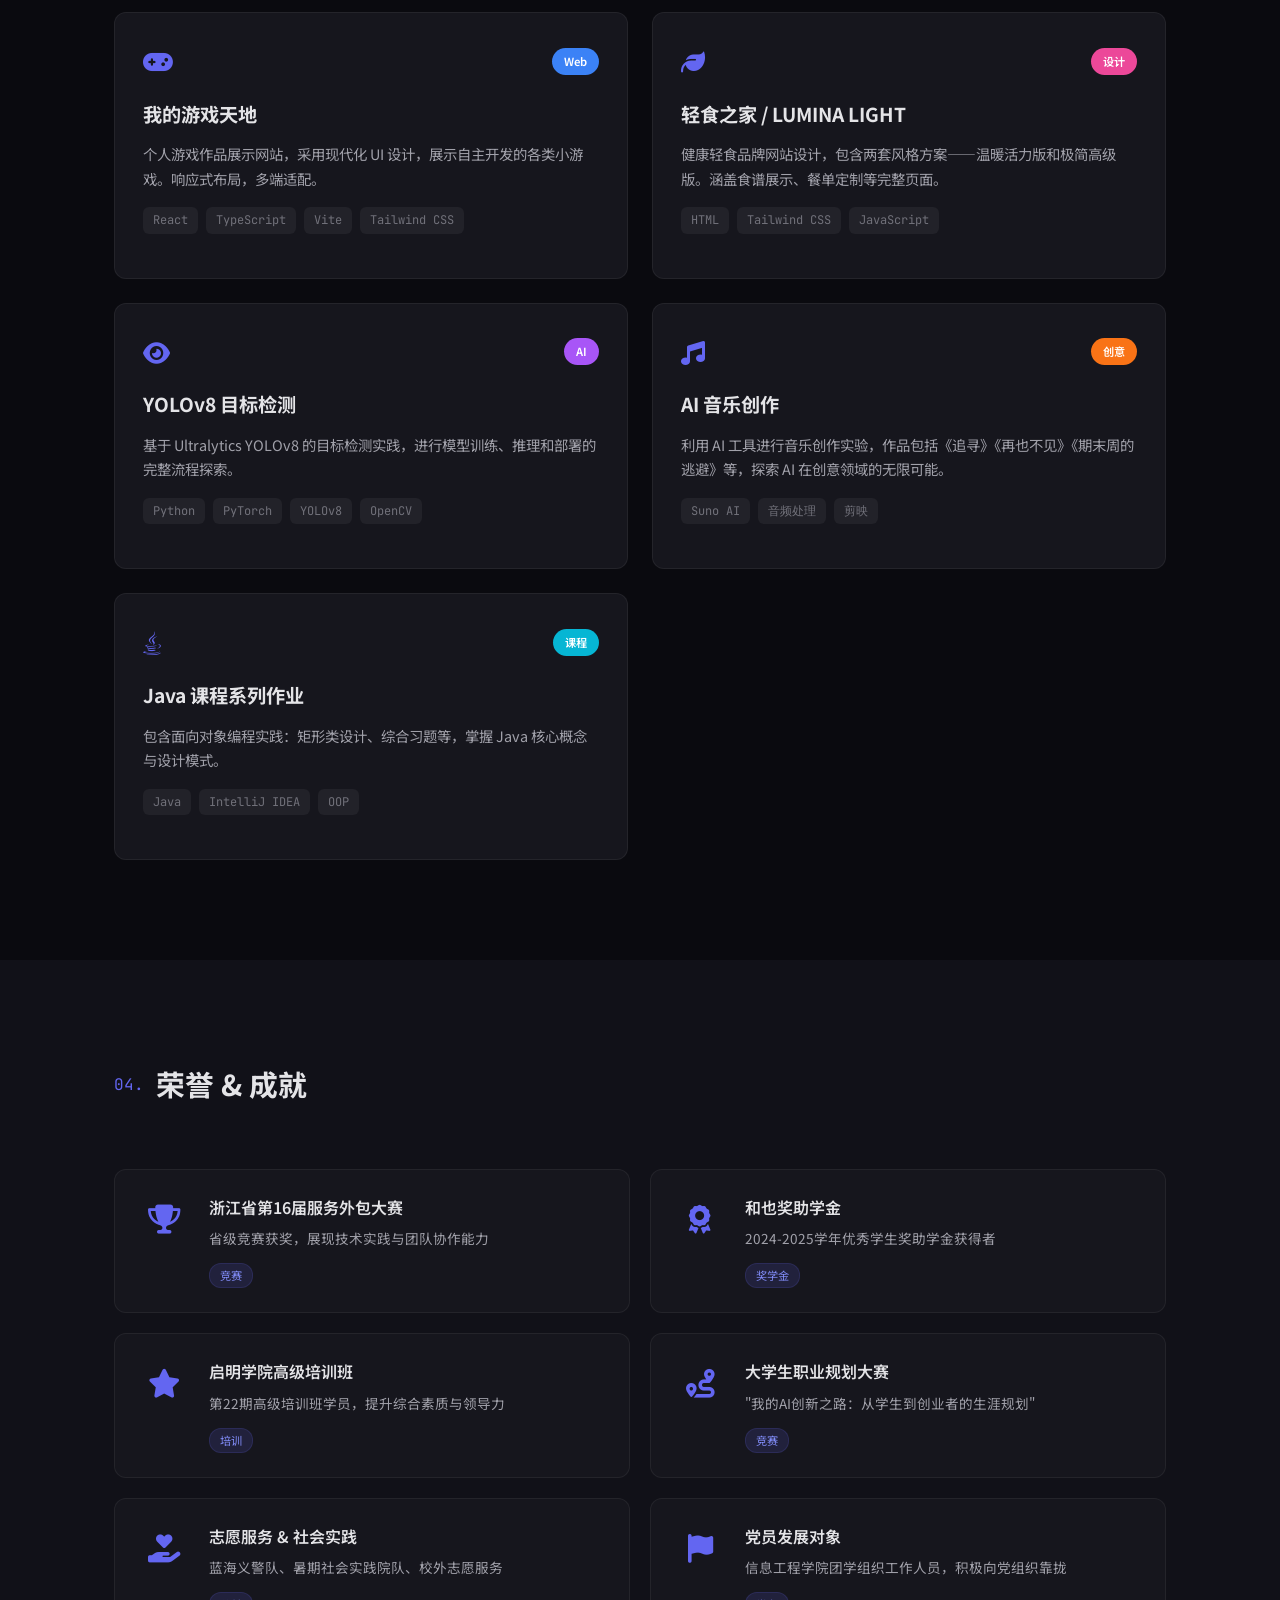
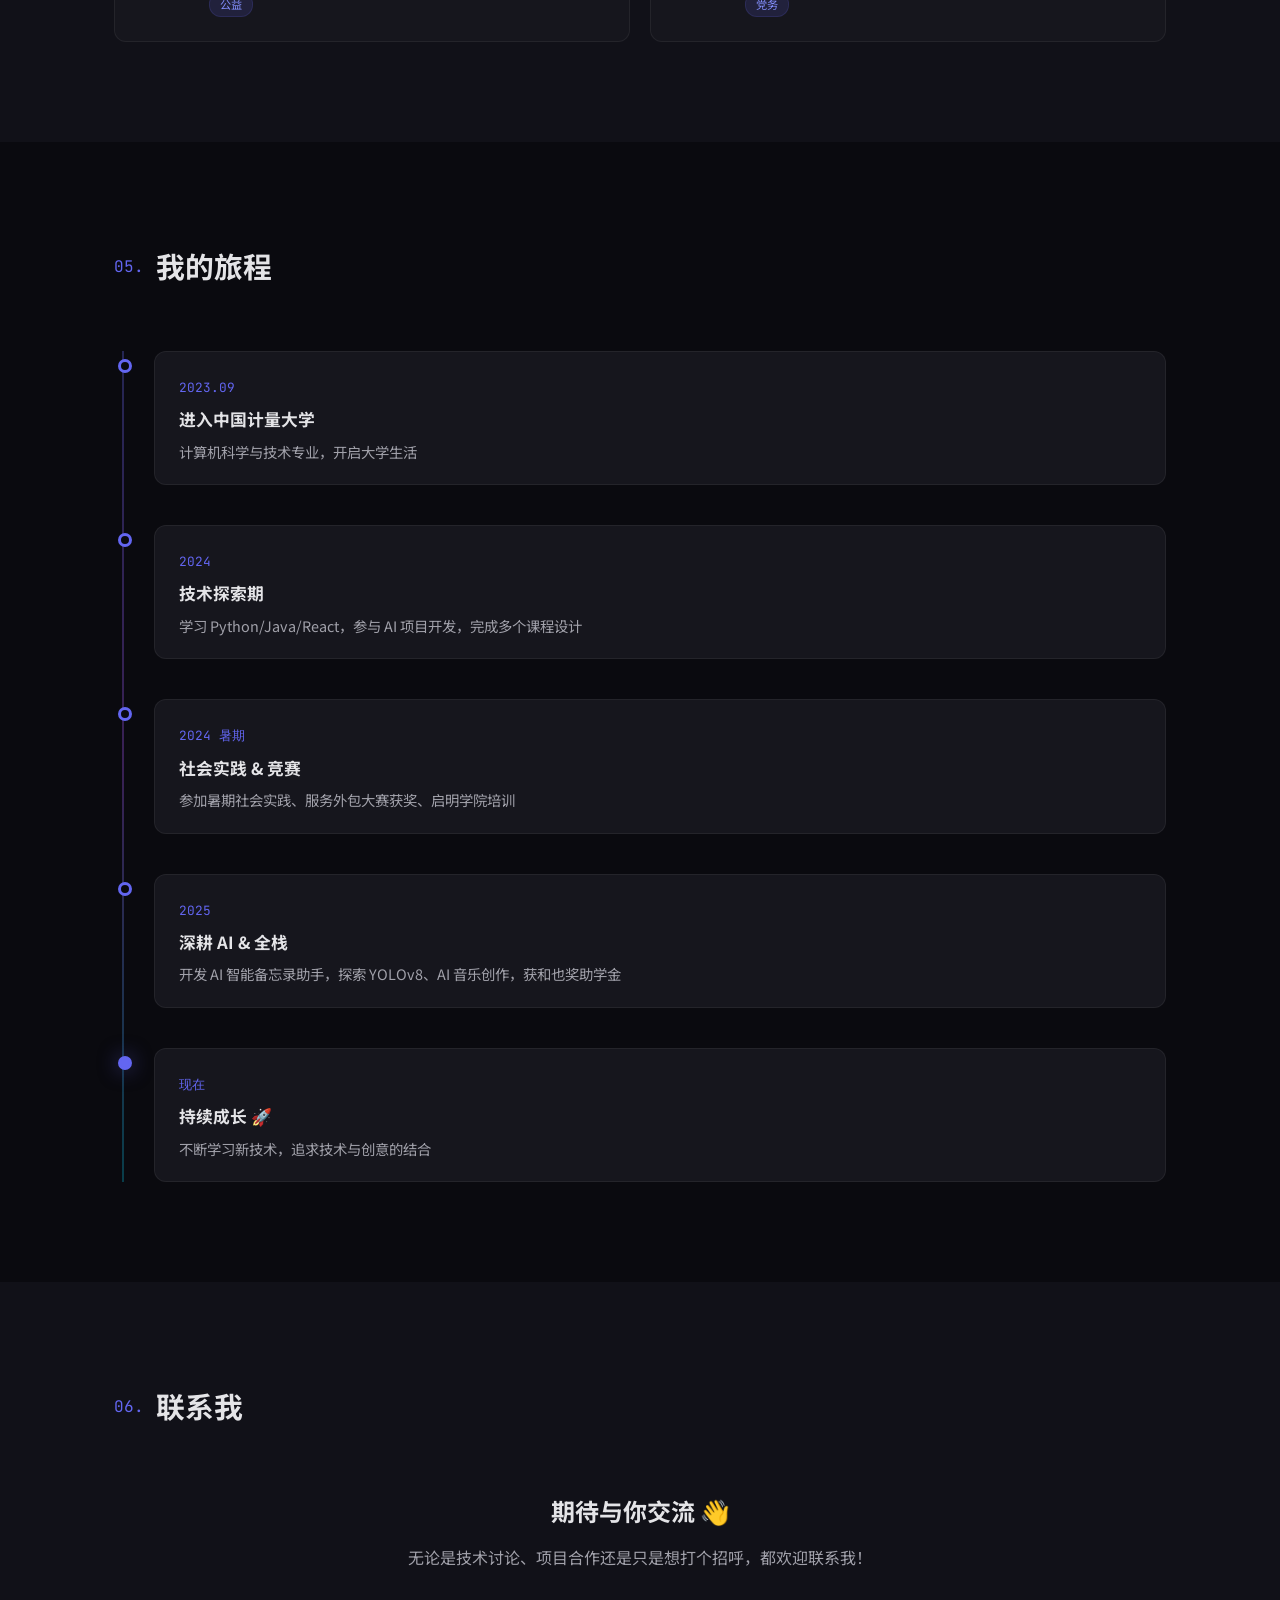
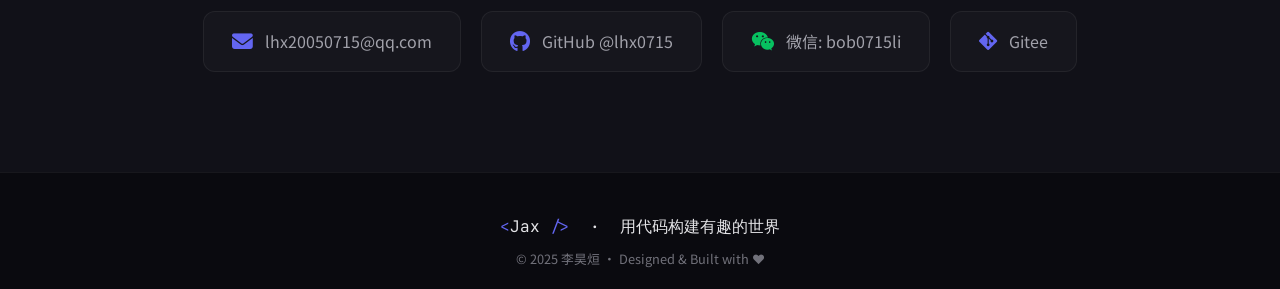
==== commit 2c97778b: "Update: rename to Jax, add GitHub link and WeChat ID" ====
--- a/index.html
+++ b/index.html
@@ -14,7 +14,7 @@
     <nav id="navbar">
         <div class="nav-container">
             <a href="#hero" class="nav-logo">
-                <span class="logo-bracket">&lt;</span>Xuan<span class="logo-bracket"> /&gt;</span>
+                <span class="logo-bracket">&lt;</span>Jax<span class="logo-bracket"> /&gt;</span>
             </a>
             <div class="nav-links">
                 <a href="#about" class="nav-link">关于我</a>
@@ -63,7 +63,7 @@
                 </a>
             </div>
             <div class="hero-social">
-                <a href="https://github.com/Xuan" target="_blank" class="social-link" title="GitHub">
+                <a href="https://github.com/lhx0715" target="_blank" class="social-link" title="GitHub">
                     <i class="fab fa-github"></i>
                 </a>
                 <a href="mailto:lhx20050715@qq.com" class="social-link" title="Email">
@@ -136,7 +136,7 @@
                             <pre><code><span class="kw">class</span> <span class="cls">Developer</span>:
     <span class="kw">def</span> <span class="fn">__init__</span>(self):
         self.name = <span class="str">"李昊烜"</span>
-        self.alias = <span class="str">"Xuan"</span>
+        self.alias = <span class="str">"Jax"</span>
         self.school = <span class="str">"中国计量大学"</span>
         self.major = <span class="str">"计算机科学与技术"</span>
         self.skills = [
@@ -473,10 +473,14 @@
                         <i class="fas fa-envelope"></i>
                         <span>lhx20050715@qq.com</span>
                     </a>
-                    <a href="https://github.com/Xuan" target="_blank" class="contact-card">
+                    <a href="https://github.com/lhx0715" target="_blank" class="contact-card">
                         <i class="fab fa-github"></i>
-                        <span>GitHub @Xuan</span>
+                        <span>GitHub @lhx0715</span>
                     </a>
+                    <div class="contact-card">
+                        <i class="fab fa-weixin" style="color:#07c160"></i>
+                        <span>微信: bob0715li</span>
+                    </div>
                     <a href="https://gitee.com" target="_blank" class="contact-card">
                         <i class="fab fa-git-alt"></i>
                         <span>Gitee</span>
@@ -491,7 +495,7 @@
         <div class="container">
             <div class="footer-content">
                 <p class="footer-text">
-                    <span class="logo-bracket">&lt;</span>Xuan<span class="logo-bracket"> /&gt;</span>
+                    <span class="logo-bracket">&lt;</span>Jax<span class="logo-bracket"> /&gt;</span>
                     &nbsp;·&nbsp; 用代码构建有趣的世界
                 </p>
                 <p class="footer-copyright">
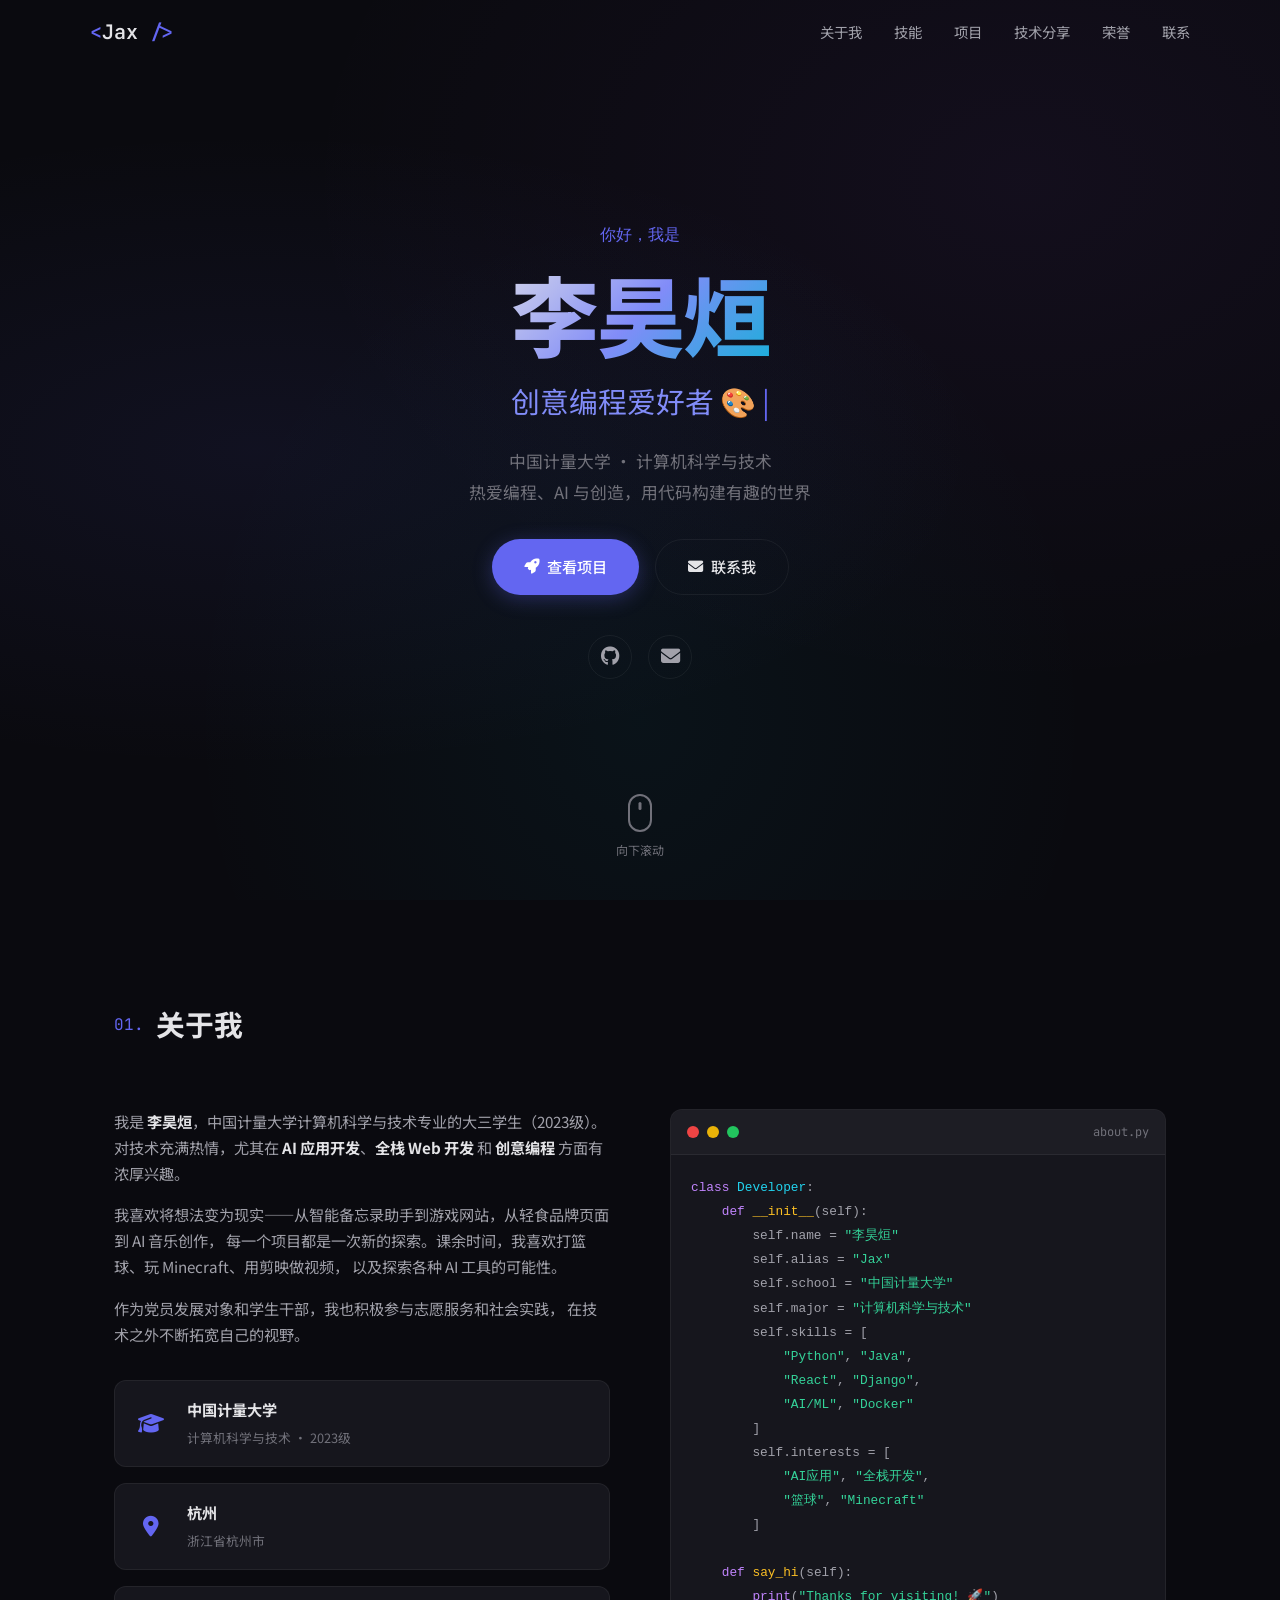
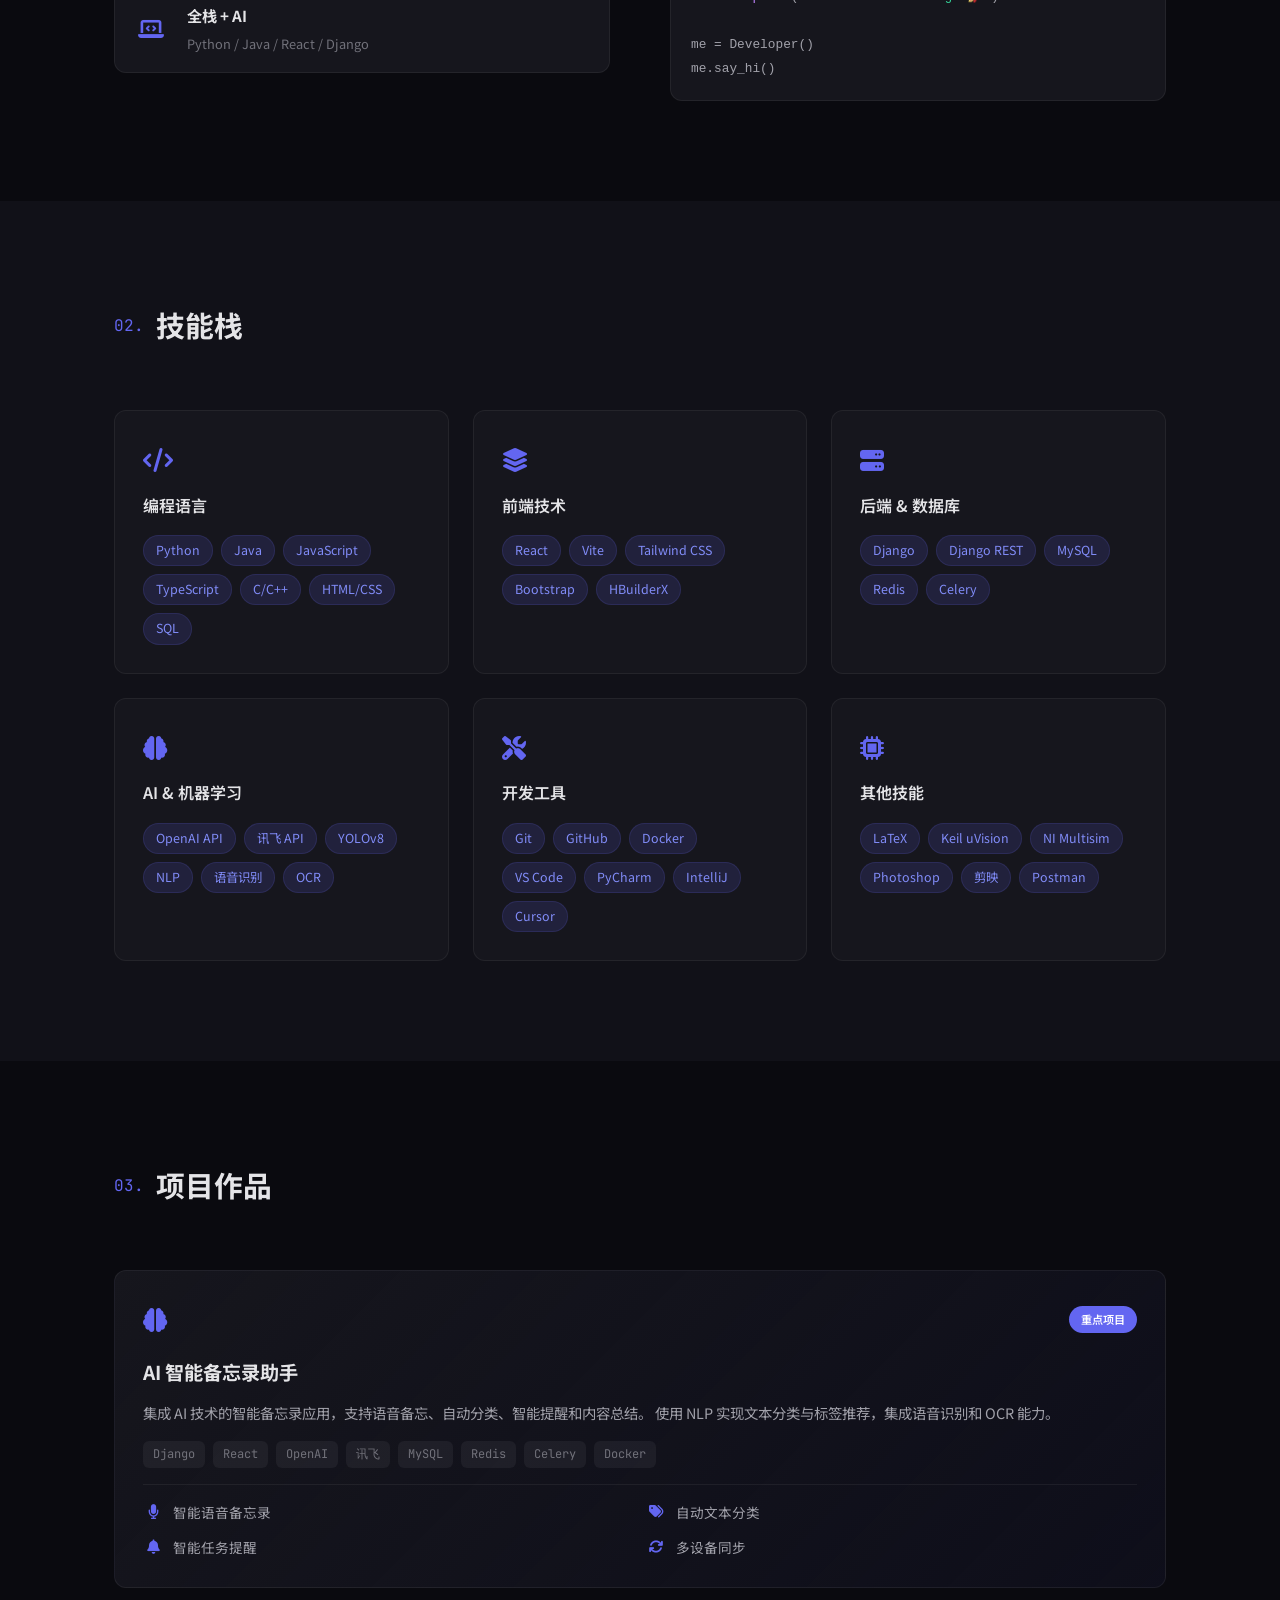
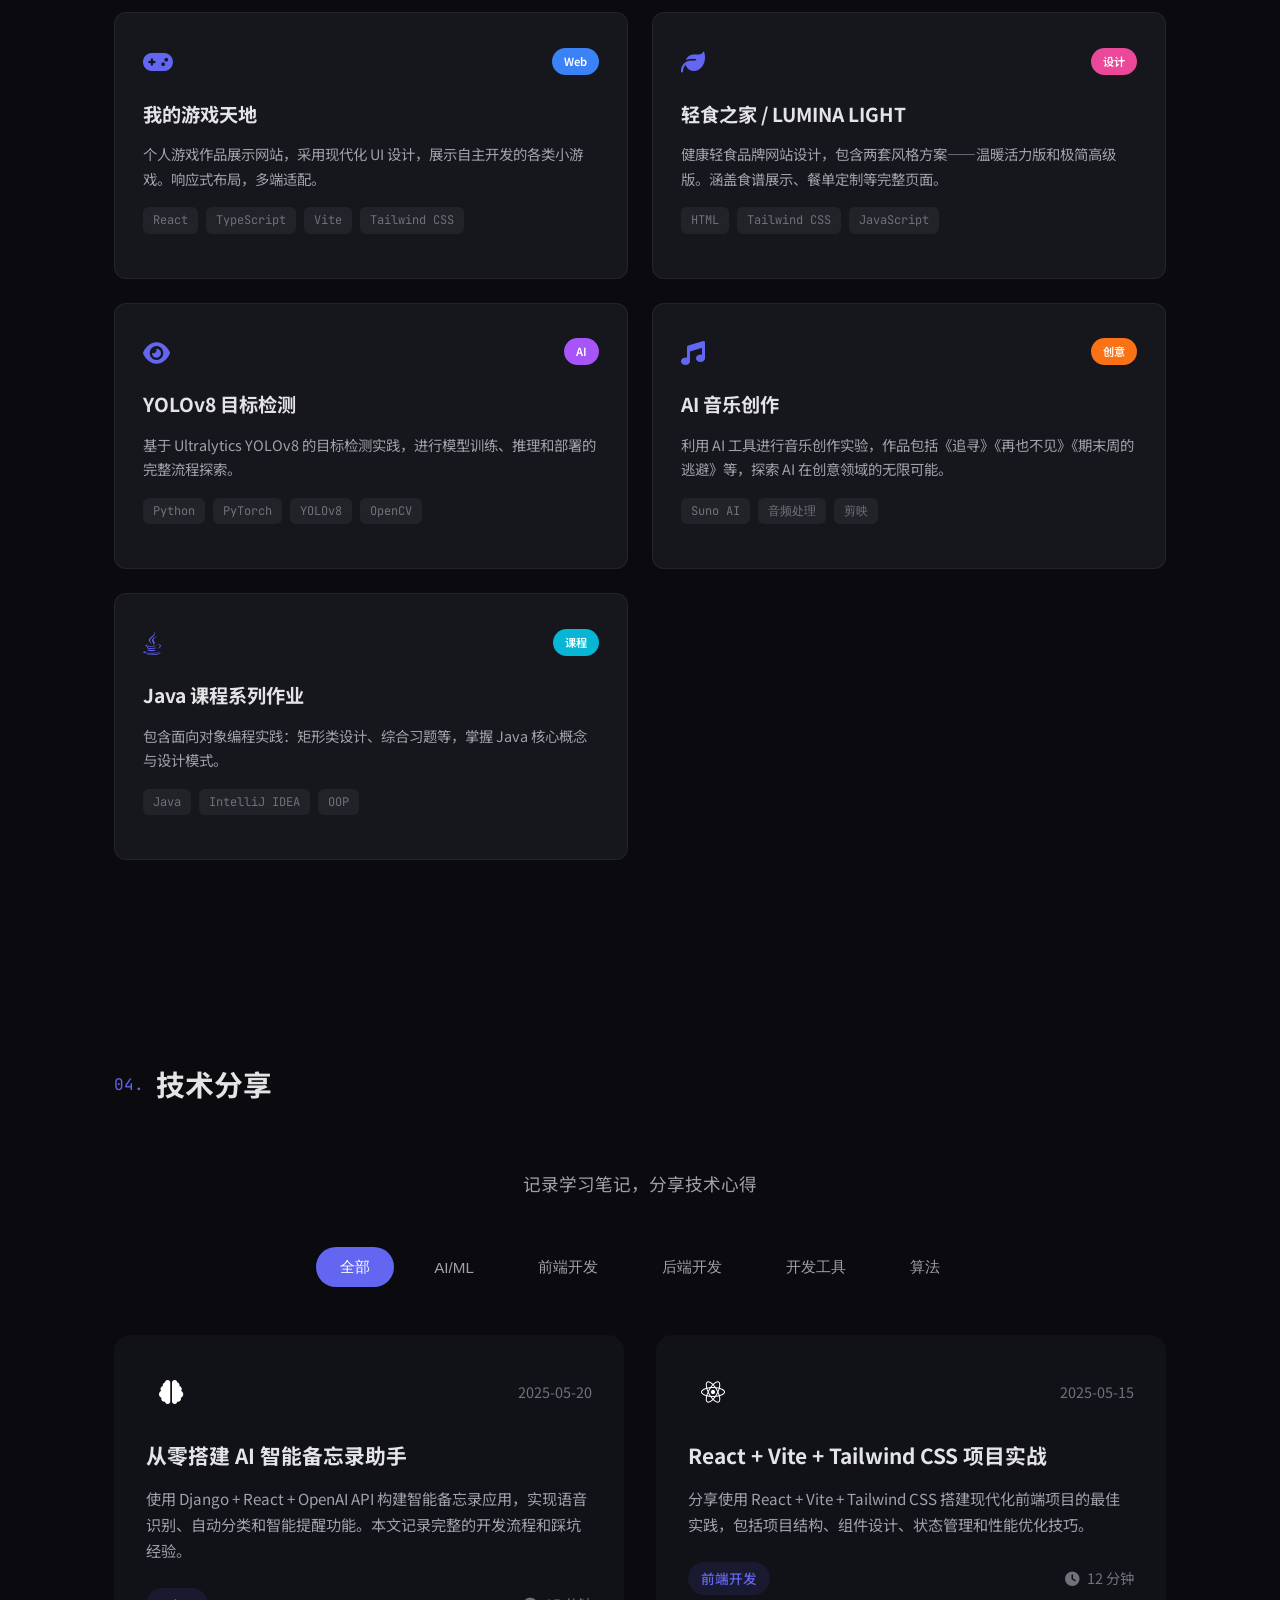
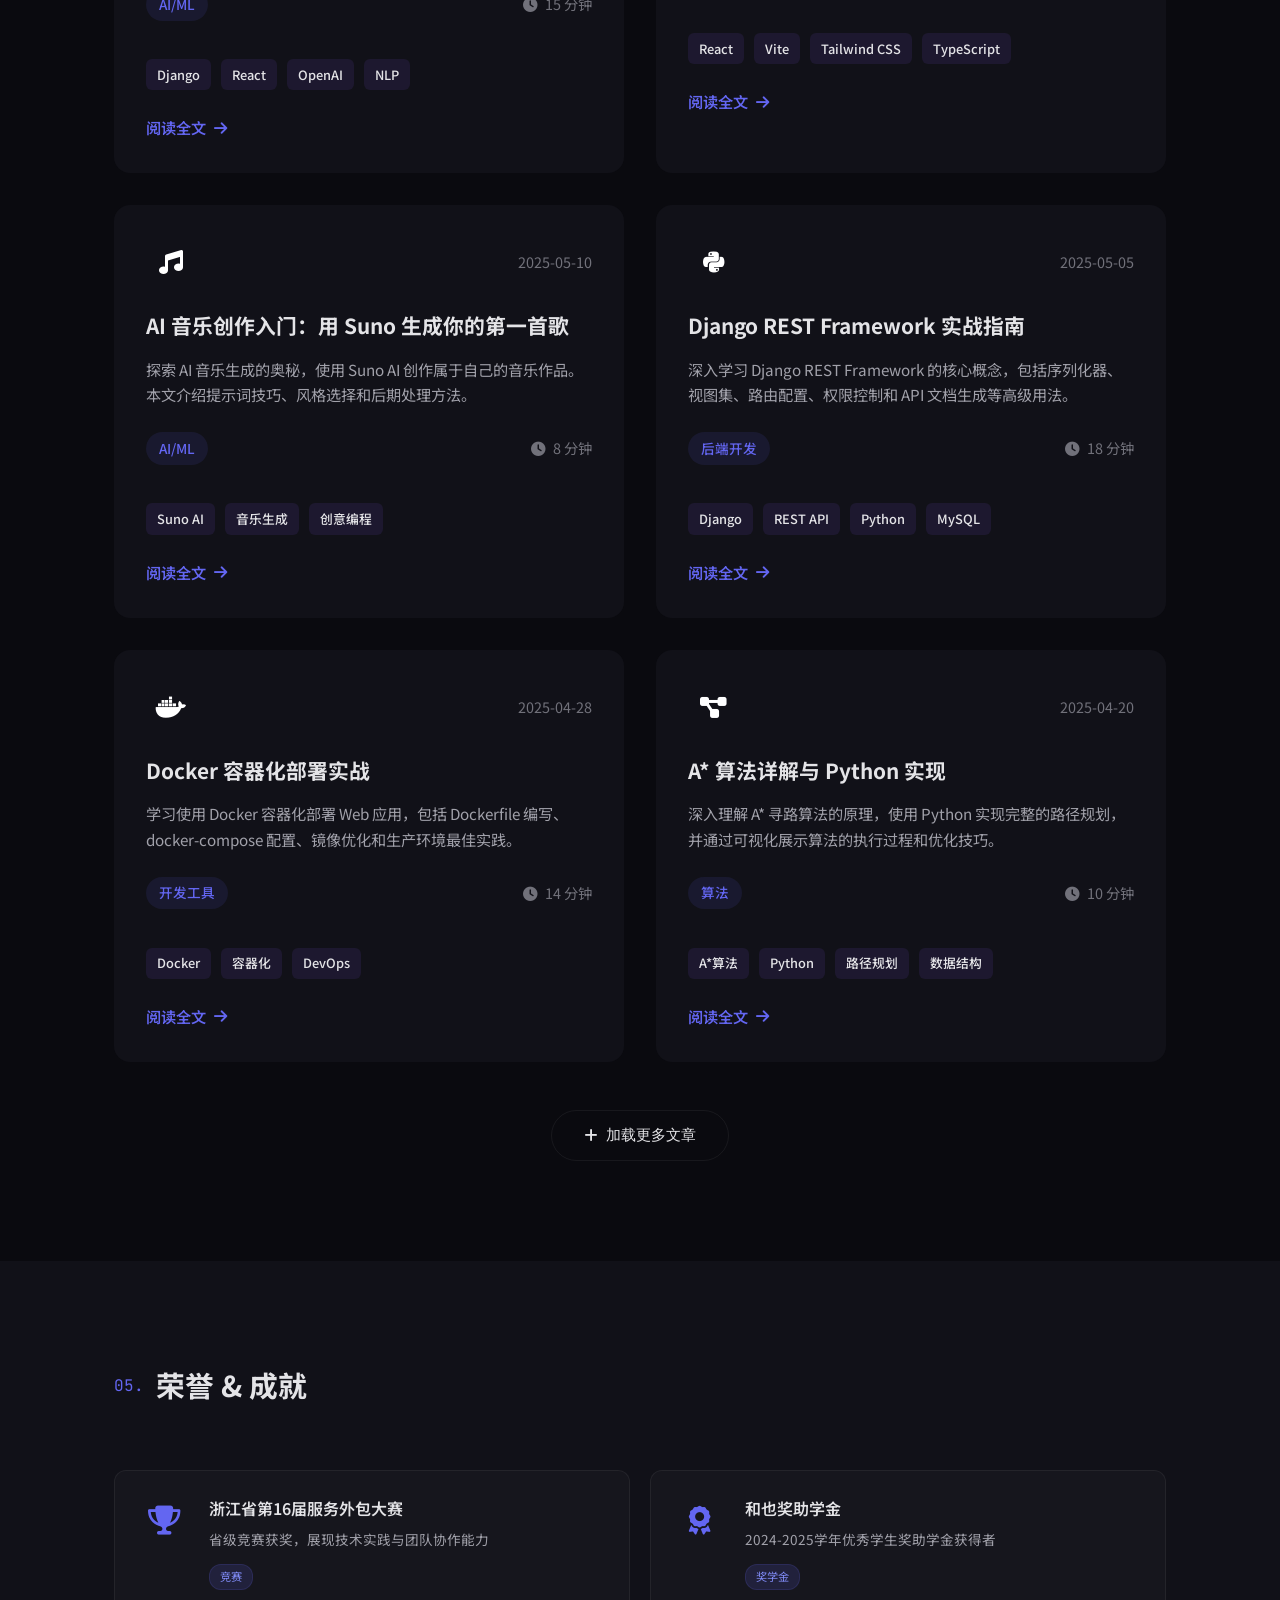
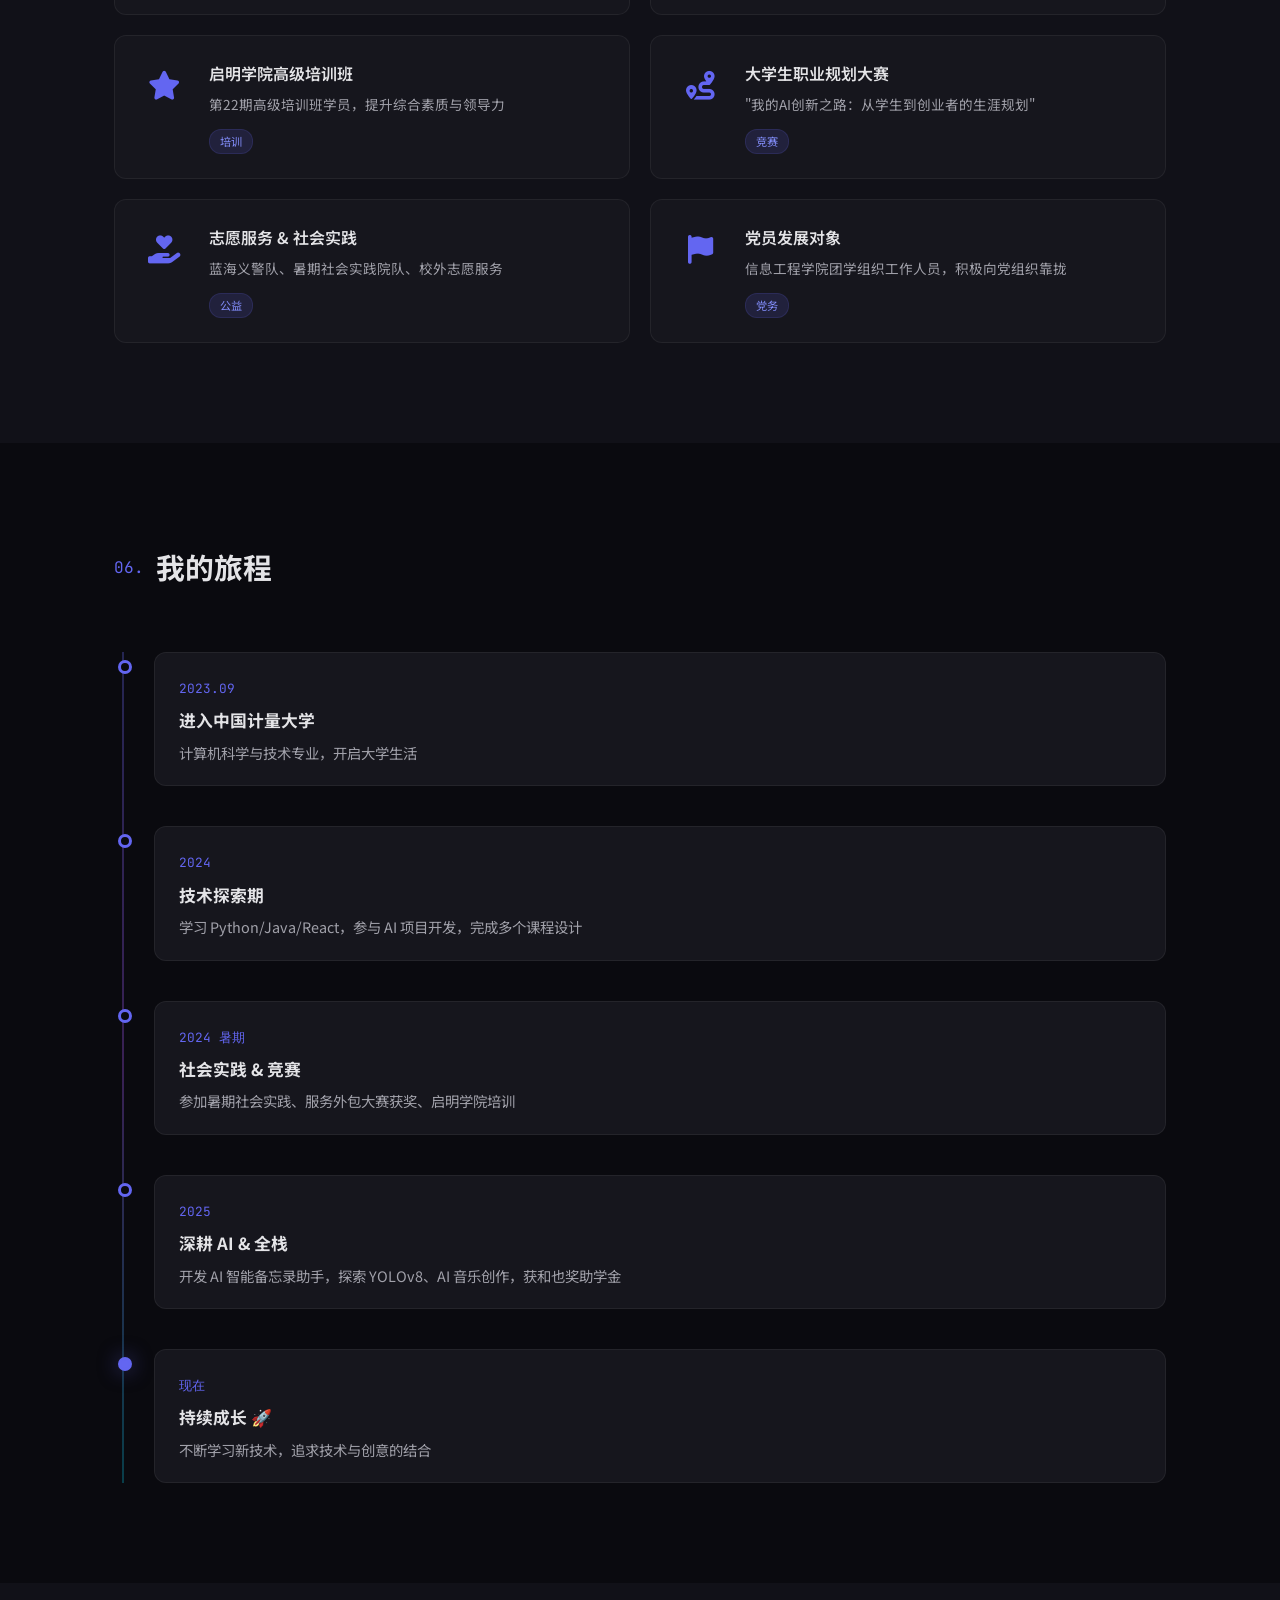
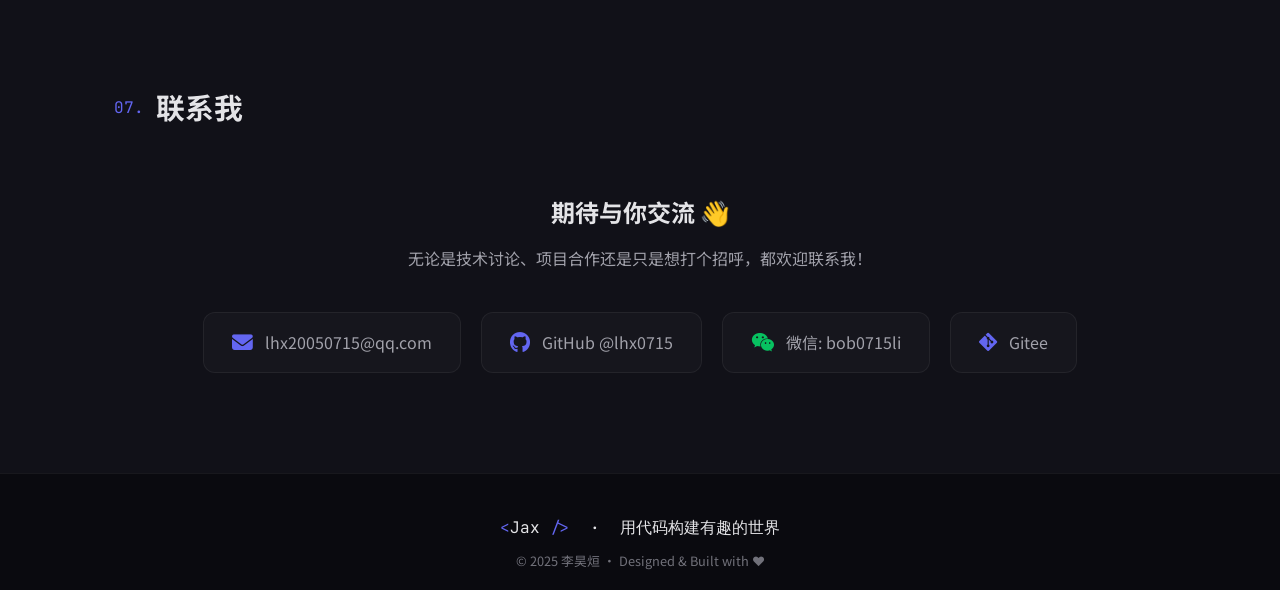
==== commit 2e2532c8: "添加技术分享栏目：包含分类筛选、文章卡片、加载更多功能" ====
--- a/index.html
+++ b/index.html
@@ -20,6 +20,7 @@
                 <a href="#about" class="nav-link">关于我</a>
                 <a href="#skills" class="nav-link">技能</a>
                 <a href="#projects" class="nav-link">项目</a>
+                <a href="#tech-sharing" class="nav-link">技术分享</a>
                 <a href="#achievements" class="nav-link">荣誉</a>
                 <a href="#contact" class="nav-link">联系</a>
             </div>
@@ -348,10 +349,177 @@
     </section>
 
     <!-- 荣誉成就 -->
+    
+    <!-- 技术分享 -->
+    <section id="tech-sharing" class="section">
+        <div class="container">
+            <h2 class="section-title">
+                <span class="title-number">04.</span> 技术分享
+            </h2>
+            <p class="section-subtitle">记录学习笔记，分享技术心得</p>
+            
+            <!-- 分类标签 -->
+            <div class="tech-tags">
+                <button class="tech-tag active" data-filter="all">全部</button>
+                <button class="tech-tag" data-filter="ai">AI/ML</button>
+                <button class="tech-tag" data-filter="frontend">前端开发</button>
+                <button class="tech-tag" data-filter="backend">后端开发</button>
+                <button class="tech-tag" data-filter="devops">开发工具</button>
+                <button class="tech-tag" data-filter="algorithm">算法</button>
+            </div>
+            
+            <!-- 文章列表 -->
+            <div class="tech-grid">
+                <!-- 文章1: AI应用开发 -->
+                <article class="tech-card" data-category="ai">
+                    <div class="tech-card-header">
+                        <div class="tech-icon"><i class="fas fa-brain"></i></div>
+                        <span class="tech-date">2025-05-20</span>
+                    </div>
+                    <h3 class="tech-title">从零搭建 AI 智能备忘录助手</h3>
+                    <p class="tech-excerpt">
+                        使用 Django + React + OpenAI API 构建智能备忘录应用，实现语音识别、自动分类和智能提醒功能。本文记录完整的开发流程和踩坑经验。
+                    </p>
+                    <div class="tech-meta">
+                        <span class="tech-category">AI/ML</span>
+                        <span class="tech-read-time"><i class="fas fa-clock"></i> 15 分钟</span>
+                    </div>
+                    <div class="tech-tags-list">
+                        <span>Django</span>
+                        <span>React</span>
+                        <span>OpenAI</span>
+                        <span>NLP</span>
+                    </div>
+                    <a href="#" class="tech-link">阅读全文 <i class="fas fa-arrow-right"></i></a>
+                </article>
+
+                <!-- 文章2: 前端开发 -->
+                <article class="tech-card" data-category="frontend">
+                    <div class="tech-card-header">
+                        <div class="tech-icon"><i class="fab fa-react"></i></div>
+                        <span class="tech-date">2025-05-15</span>
+                    </div>
+                    <h3 class="tech-title">React + Vite + Tailwind CSS 项目实战</h3>
+                    <p class="tech-excerpt">
+                        分享使用 React + Vite + Tailwind CSS 搭建现代化前端项目的最佳实践，包括项目结构、组件设计、状态管理和性能优化技巧。
+                    </p>
+                    <div class="tech-meta">
+                        <span class="tech-category">前端开发</span>
+                        <span class="tech-read-time"><i class="fas fa-clock"></i> 12 分钟</span>
+                    </div>
+                    <div class="tech-tags-list">
+                        <span>React</span>
+                        <span>Vite</span>
+                        <span>Tailwind CSS</span>
+                        <span>TypeScript</span>
+                    </div>
+                    <a href="#" class="tech-link">阅读全文 <i class="fas fa-arrow-right"></i></a>
+                </article>
+
+                <!-- 文章3: AI工具 -->
+                <article class="tech-card" data-category="ai">
+                    <div class="tech-card-header">
+                        <div class="tech-icon"><i class="fas fa-music"></i></div>
+                        <span class="tech-date">2025-05-10</span>
+                    </div>
+                    <h3 class="tech-title">AI 音乐创作入门：用 Suno 生成你的第一首歌</h3>
+                    <p class="tech-excerpt">
+                        探索 AI 音乐生成的奥秘，使用 Suno AI 创作属于自己的音乐作品。本文介绍提示词技巧、风格选择和后期处理方法。
+                    </p>
+                    <div class="tech-meta">
+                        <span class="tech-category">AI/ML</span>
+                        <span class="tech-read-time"><i class="fas fa-clock"></i> 8 分钟</span>
+                    </div>
+                    <div class="tech-tags-list">
+                        <span>Suno AI</span>
+                        <span>音乐生成</span>
+                        <span>创意编程</span>
+                    </div>
+                    <a href="#" class="tech-link">阅读全文 <i class="fas fa-arrow-right"></i></a>
+                </article>
+
+                <!-- 文章4: 后端开发 -->
+                <article class="tech-card" data-category="backend">
+                    <div class="tech-card-header">
+                        <div class="tech-icon"><i class="fab fa-python"></i></div>
+                        <span class="tech-date">2025-05-05</span>
+                    </div>
+                    <h3 class="tech-title">Django REST Framework 实战指南</h3>
+                    <p class="tech-excerpt">
+                        深入学习 Django REST Framework 的核心概念，包括序列化器、视图集、路由配置、权限控制和 API 文档生成等高级用法。
+                    </p>
+                    <div class="tech-meta">
+                        <span class="tech-category">后端开发</span>
+                        <span class="tech-read-time"><i class="fas fa-clock"></i> 18 分钟</span>
+                    </div>
+                    <div class="tech-tags-list">
+                        <span>Django</span>
+                        <span>REST API</span>
+                        <span>Python</span>
+                        <span>MySQL</span>
+                    </div>
+                    <a href="#" class="tech-link">阅读全文 <i class="fas fa-arrow-right"></i></a>
+                </article>
+
+                <!-- 文章5: 开发工具 -->
+                <article class="tech-card" data-category="devops">
+                    <div class="tech-card-header">
+                        <div class="tech-icon"><i class="fab fa-docker"></i></div>
+                        <span class="tech-date">2025-04-28</span>
+                    </div>
+                    <h3 class="tech-title">Docker 容器化部署实战</h3>
+                    <p class="tech-excerpt">
+                        学习使用 Docker 容器化部署 Web 应用，包括 Dockerfile 编写、docker-compose 配置、镜像优化和生产环境最佳实践。
+                    </p>
+                    <div class="tech-meta">
+                        <span class="tech-category">开发工具</span>
+                        <span class="tech-read-time"><i class="fas fa-clock"></i> 14 分钟</span>
+                    </div>
+                    <div class="tech-tags-list">
+                        <span>Docker</span>
+                        <span>容器化</span>
+                        <span>DevOps</span>
+                    </div>
+                    <a href="#" class="tech-link">阅读全文 <i class="fas fa-arrow-right"></i></a>
+                </article>
+
+                <!-- 文章6: 算法 -->
+                <article class="tech-card" data-category="algorithm">
+                    <div class="tech-card-header">
+                        <div class="tech-icon"><i class="fas fa-project-diagram"></i></div>
+                        <span class="tech-date">2025-04-20</span>
+                    </div>
+                    <h3 class="tech-title">A* 算法详解与 Python 实现</h3>
+                    <p class="tech-excerpt">
+                        深入理解 A* 寻路算法的原理，使用 Python 实现完整的路径规划，并通过可视化展示算法的执行过程和优化技巧。
+                    </p>
+                    <div class="tech-meta">
+                        <span class="tech-category">算法</span>
+                        <span class="tech-read-time"><i class="fas fa-clock"></i> 10 分钟</span>
+                    </div>
+                    <div class="tech-tags-list">
+                        <span>A*算法</span>
+                        <span>Python</span>
+                        <span>路径规划</span>
+                        <span>数据结构</span>
+                    </div>
+                    <a href="#" class="tech-link">阅读全文 <i class="fas fa-arrow-right"></i></a>
+                </article>
+            </div>
+            
+            <!-- 加载更多按钮 -->
+            <div class="tech-more">
+                <button class="btn btn-outline" id="loadMoreTech">
+                    <i class="fas fa-plus"></i> 加载更多文章
+                </button>
+            </div>
+        </div>
+    </section>
+
     <section id="achievements" class="section section-alt">
         <div class="container">
             <h2 class="section-title">
-                <span class="title-number">04.</span> 荣誉 & 成就
+                <span class="title-number">05.</span> 荣誉 & 成就
             </h2>
             <div class="achievements-grid">
                 <div class="achievement-card">
@@ -410,7 +578,7 @@
     <section id="timeline" class="section">
         <div class="container">
             <h2 class="section-title">
-                <span class="title-number">05.</span> 我的旅程
+                <span class="title-number">06.</span> 我的旅程
             </h2>
             <div class="timeline">
                 <div class="timeline-item">
@@ -461,7 +629,7 @@
     <section id="contact" class="section section-alt">
         <div class="container">
             <h2 class="section-title">
-                <span class="title-number">06.</span> 联系我
+                <span class="title-number">07.</span> 联系我
             </h2>
             <div class="contact-content">
                 <div class="contact-text">
--- a/style.css
+++ b/style.css
@@ -915,3 +915,266 @@
     .hero-actions { flex-direction: column; align-items: center; }
     .btn { width: 100%; justify-content: center; }
 }
+
+
+/* ==================== 技术分享栏目 ==================== */
+.section-subtitle {
+    text-align: center;
+    color: var(--text-secondary);
+    font-size: 1.1rem;
+    margin-bottom: 3rem;
+    max-width: 600px;
+    margin-left: auto;
+    margin-right: auto;
+}
+
+/* 分类标签 */
+.tech-tags {
+    display: flex;
+    justify-content: center;
+    gap: 1rem;
+    margin-bottom: 3rem;
+    flex-wrap: wrap;
+}
+
+.tech-tag {
+    padding: 0.6rem 1.5rem;
+    border: 2px solid var(--border-color);
+    border-radius: 50px;
+    background: transparent;
+    color: var(--text-secondary);
+    font-size: 0.95rem;
+    font-weight: 500;
+    cursor: pointer;
+    transition: all 0.3s ease;
+}
+
+.tech-tag:hover {
+    border-color: var(--accent);
+    color: var(--accent);
+}
+
+.tech-tag.active {
+    background: var(--accent);
+    border-color: var(--accent);
+    color: white;
+}
+
+/* 文章网格 */
+.tech-grid {
+    display: grid;
+    grid-template-columns: repeat(auto-fill, minmax(380px, 1fr));
+    gap: 2rem;
+    margin-bottom: 3rem;
+}
+
+/* 文章卡片 */
+.tech-card {
+    background: var(--bg-secondary);
+    border: 1px solid var(--border-color);
+    border-radius: 16px;
+    padding: 2rem;
+    transition: all 0.3s ease;
+    position: relative;
+    overflow: hidden;
+}
+
+.tech-card::before {
+    content: '';
+    position: absolute;
+    top: 0;
+    left: 0;
+    right: 0;
+    height: 4px;
+    background: linear-gradient(90deg, var(--accent), var(--accent-secondary));
+    opacity: 0;
+    transition: opacity 0.3s ease;
+}
+
+.tech-card:hover {
+    transform: translateY(-8px);
+    border-color: var(--accent);
+    box-shadow: 0 20px 40px rgba(0, 0, 0, 0.2);
+}
+
+.tech-card:hover::before {
+    opacity: 1;
+}
+
+.tech-card-header {
+    display: flex;
+    justify-content: space-between;
+    align-items: center;
+    margin-bottom: 1.5rem;
+}
+
+.tech-icon {
+    width: 50px;
+    height: 50px;
+    background: linear-gradient(135deg, var(--accent), var(--accent-secondary));
+    border-radius: 12px;
+    display: flex;
+    align-items: center;
+    justify-content: center;
+    font-size: 1.5rem;
+    color: white;
+}
+
+.tech-date {
+    color: var(--text-muted);
+    font-size: 0.9rem;
+}
+
+.tech-title {
+    font-size: 1.3rem;
+    font-weight: 700;
+    color: var(--text-primary);
+    margin-bottom: 1rem;
+    line-height: 1.4;
+}
+
+.tech-excerpt {
+    color: var(--text-secondary);
+    font-size: 0.95rem;
+    line-height: 1.7;
+    margin-bottom: 1.5rem;
+    display: -webkit-box;
+    -webkit-line-clamp: 3;
+    -webkit-box-orient: vertical;
+    overflow: hidden;
+}
+
+.tech-meta {
+    display: flex;
+    justify-content: space-between;
+    align-items: center;
+    margin-bottom: 1.2rem;
+    padding-bottom: 1.2rem;
+    border-bottom: 1px solid var(--border-color);
+}
+
+.tech-category {
+    background: rgba(99, 102, 241, 0.1);
+    color: var(--accent);
+    padding: 0.3rem 0.8rem;
+    border-radius: 20px;
+    font-size: 0.85rem;
+    font-weight: 500;
+}
+
+.tech-read-time {
+    color: var(--text-muted);
+    font-size: 0.9rem;
+}
+
+.tech-read-time i {
+    margin-right: 0.3rem;
+}
+
+.tech-tags-list {
+    display: flex;
+    flex-wrap: wrap;
+    gap: 0.6rem;
+    margin-bottom: 1.5rem;
+}
+
+.tech-tags-list span {
+    background: rgba(139, 92, 246, 0.1);
+    color: var(--accent-secondary);
+    padding: 0.3rem 0.7rem;
+    border-radius: 6px;
+    font-size: 0.8rem;
+    font-weight: 500;
+}
+
+.tech-link {
+    display: inline-flex;
+    align-items: center;
+    gap: 0.5rem;
+    color: var(--accent);
+    font-weight: 600;
+    font-size: 0.95rem;
+    text-decoration: none;
+    transition: all 0.3s ease;
+}
+
+.tech-link:hover {
+    color: var(--accent-secondary);
+    transform: translateX(5px);
+}
+
+.tech-link i {
+    transition: transform 0.3s ease;
+}
+
+.tech-link:hover i {
+    transform: translateX(5px);
+}
+
+/* 加载更多按钮 */
+.tech-more {
+    text-align: center;
+    margin-top: 2rem;
+}
+
+/* 响应式设计 */
+@media (max-width: 768px) {
+    .tech-grid {
+        grid-template-columns: 1fr;
+    }
+    
+    .tech-tags {
+        gap: 0.5rem;
+    }
+    
+    .tech-tag {
+        padding: 0.5rem 1rem;
+        font-size: 0.85rem;
+    }
+    
+    .tech-card {
+        padding: 1.5rem;
+    }
+    
+    .tech-title {
+        font-size: 1.1rem;
+    }
+}
+
+/* 暗色模式优化 */
+[data-theme="dark"] .tech-card {
+    background: rgba(30, 30, 46, 0.8);
+}
+
+[data-theme="dark"] .tech-tag {
+    border-color: rgba(255, 255, 255, 0.1);
+}
+
+[data-theme="dark"] .tech-tag.active {
+    background: var(--accent);
+}
+
+/* 动画效果 */
+@keyframes fadeInUp {
+    from {
+        opacity: 0;
+        transform: translateY(30px);
+    }
+    to {
+        opacity: 1;
+        transform: translateY(0);
+    }
+}
+
+.tech-card {
+    animation: fadeInUp 0.6s ease forwards;
+    opacity: 0;
+}
+
+.tech-card:nth-child(1) { animation-delay: 0.1s; }
+.tech-card:nth-child(2) { animation-delay: 0.2s; }
+.tech-card:nth-child(3) { animation-delay: 0.3s; }
+.tech-card:nth-child(4) { animation-delay: 0.4s; }
+.tech-card:nth-child(5) { animation-delay: 0.5s; }
+.tech-card:nth-child(6) { animation-delay: 0.6s; }
+
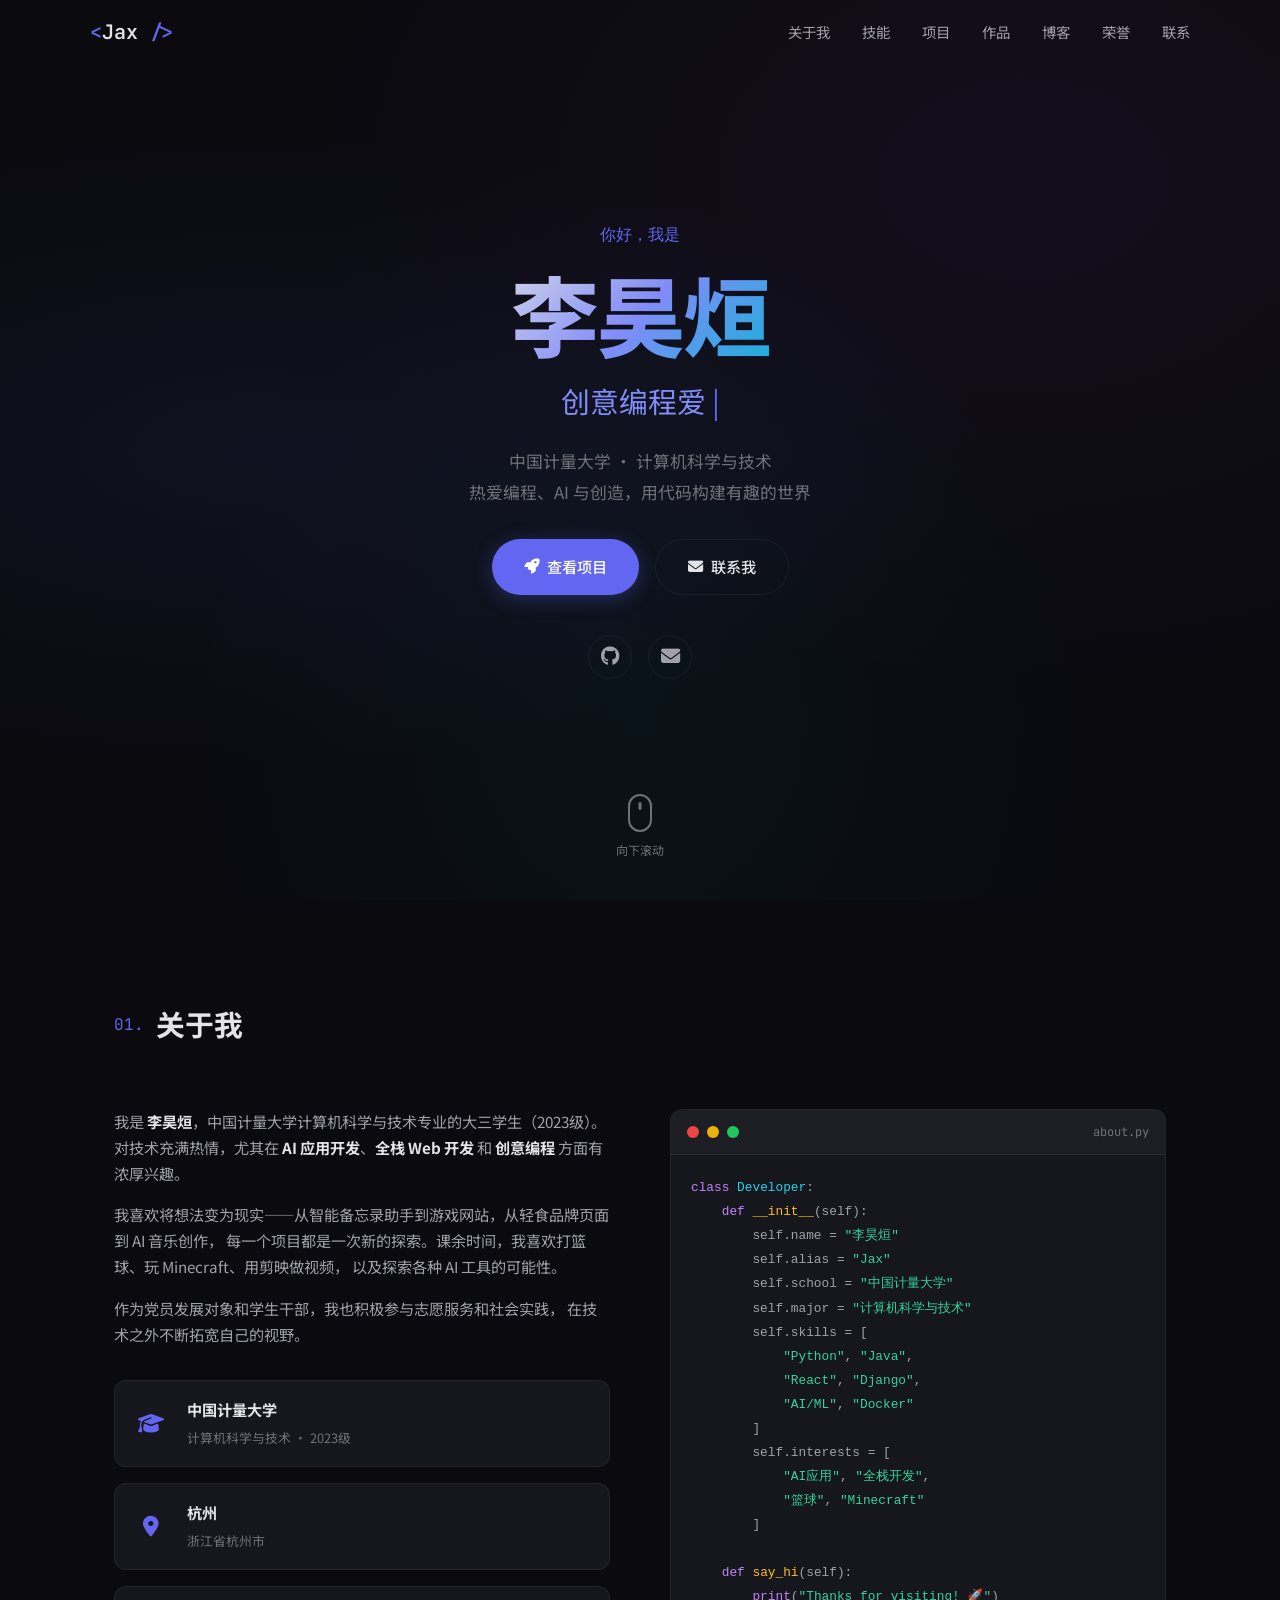
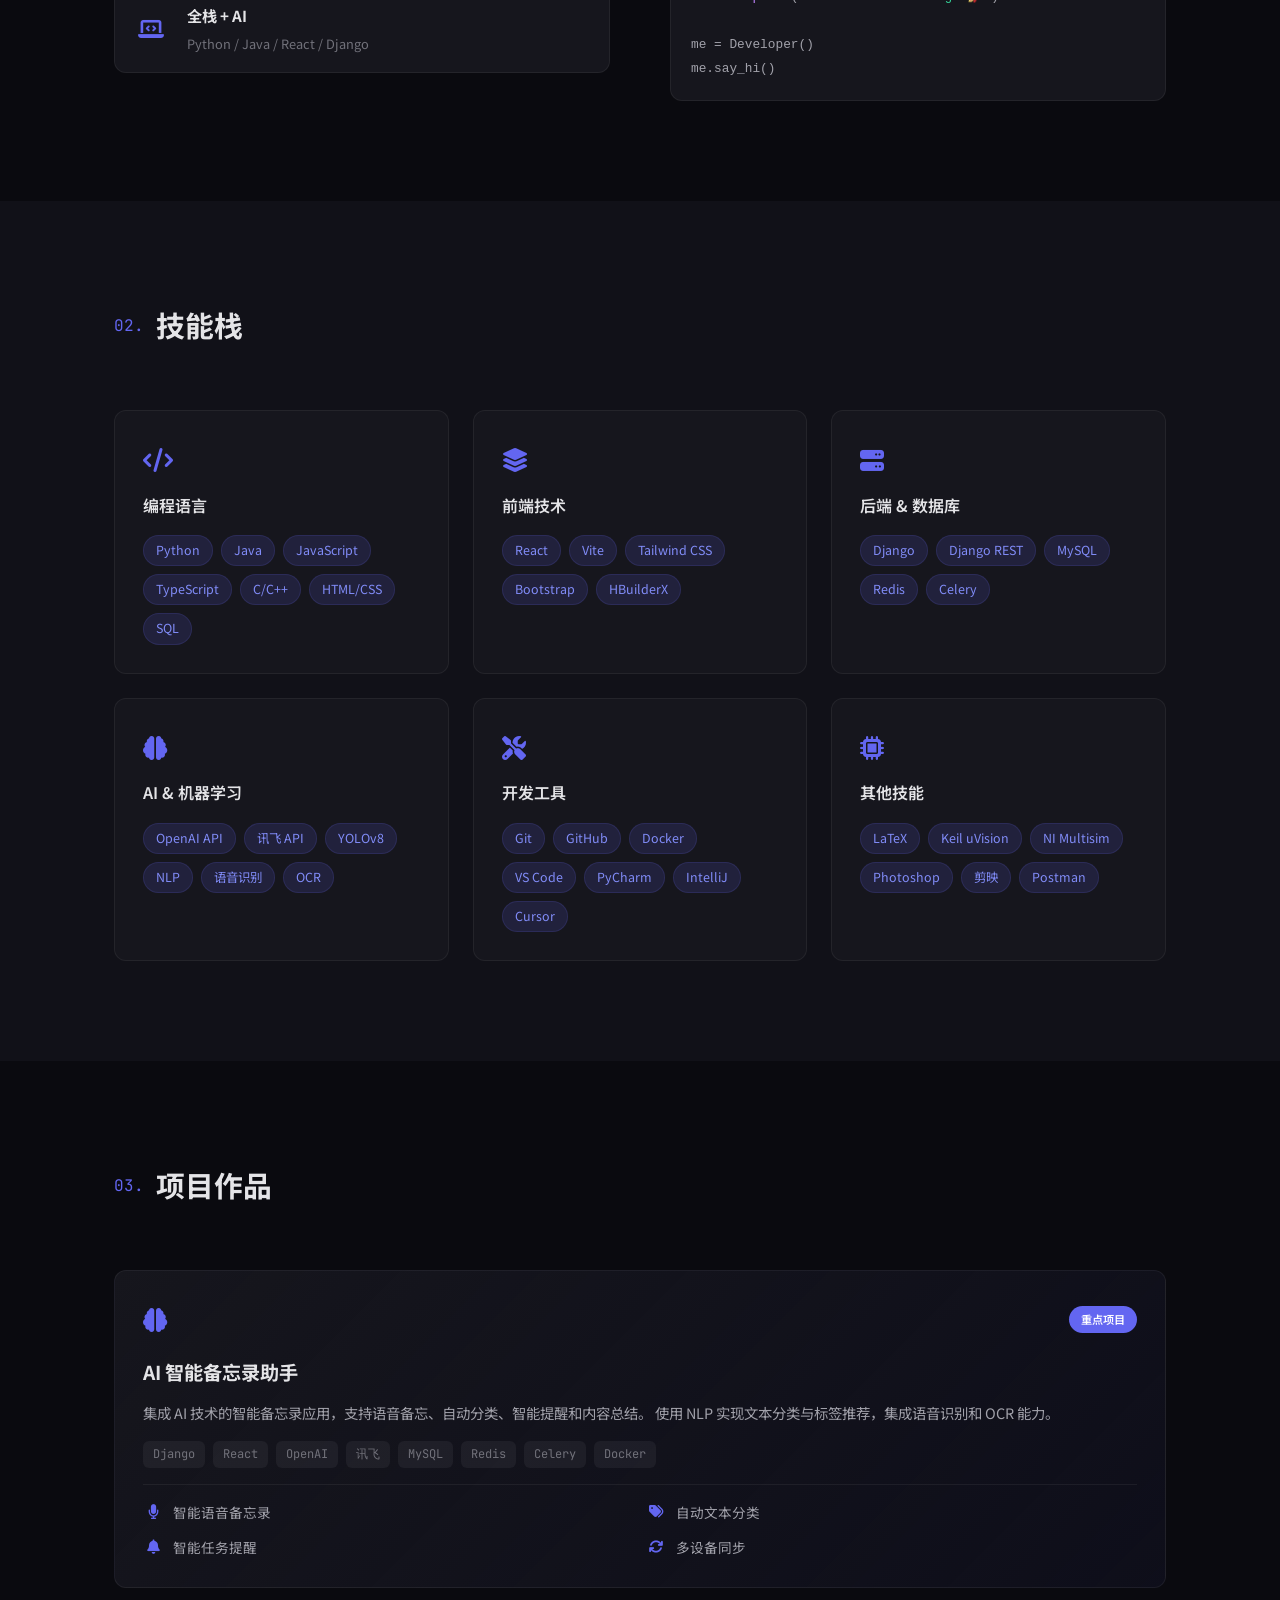
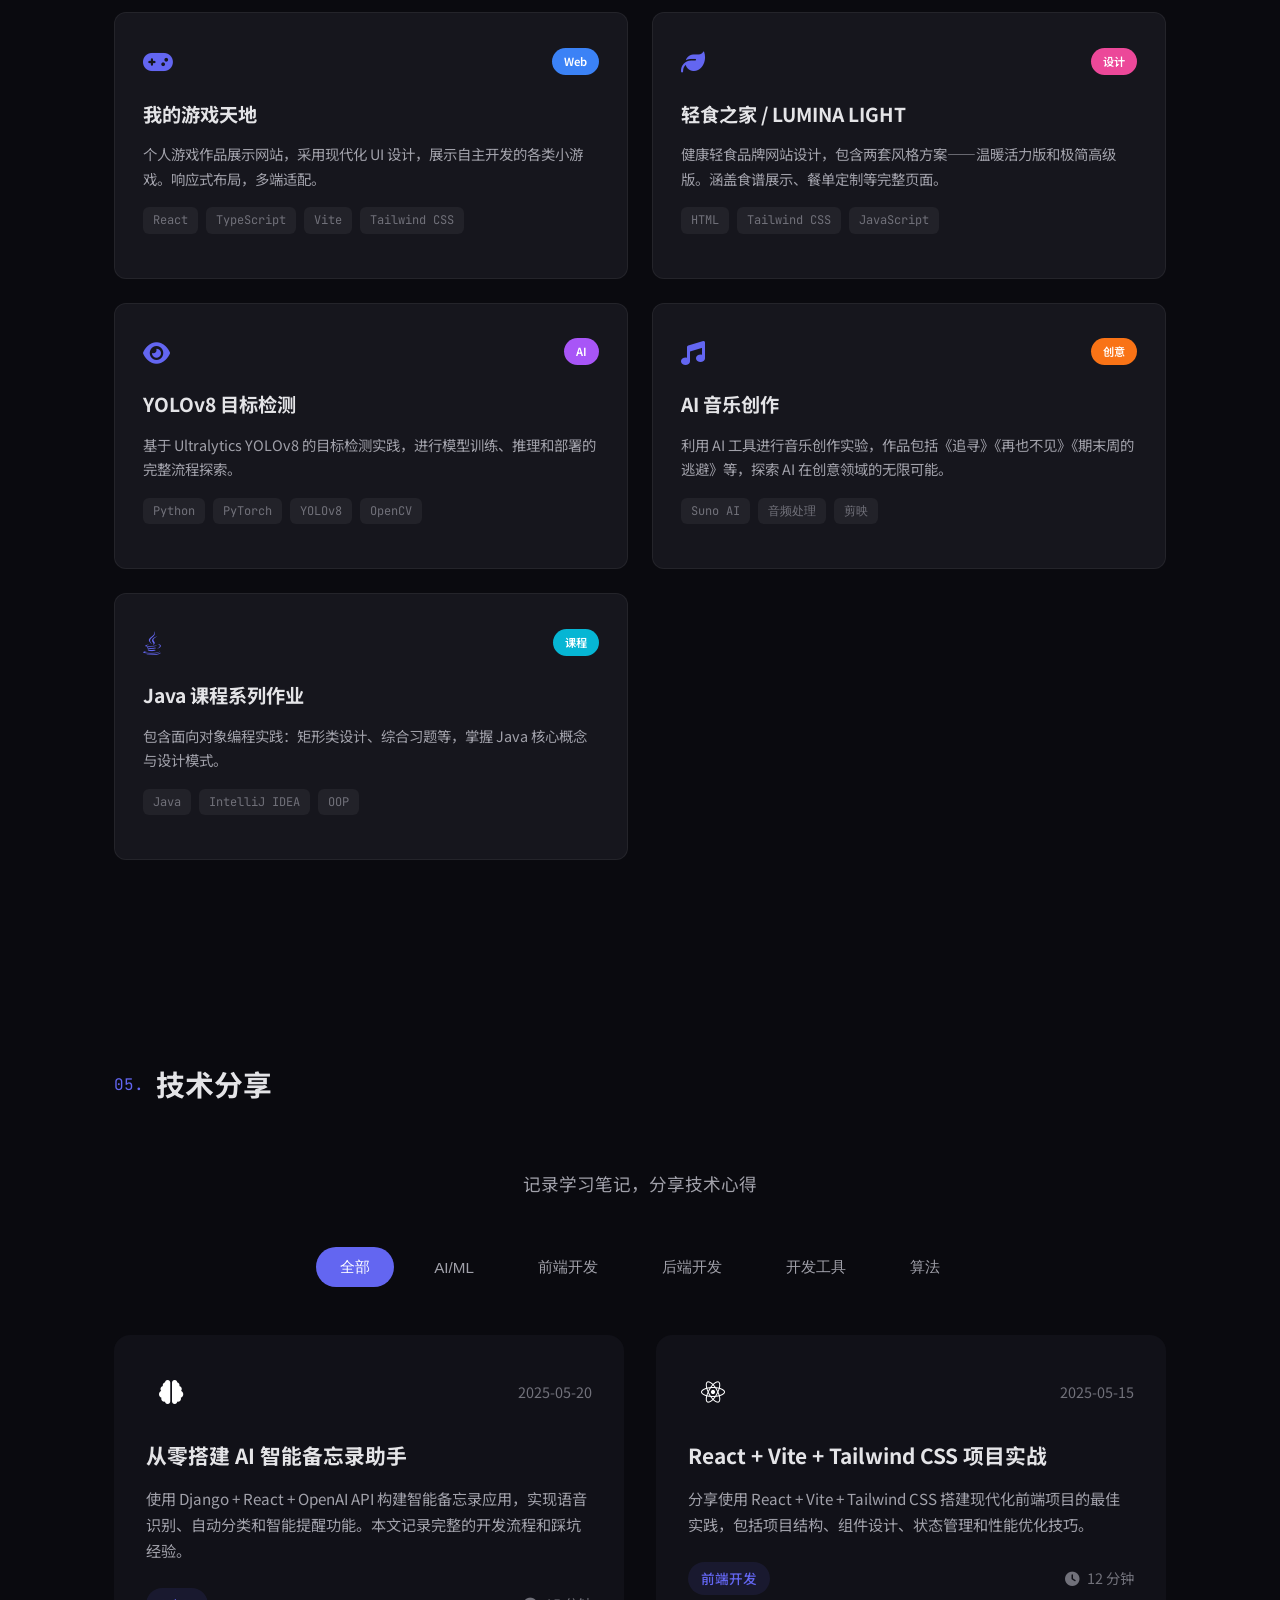
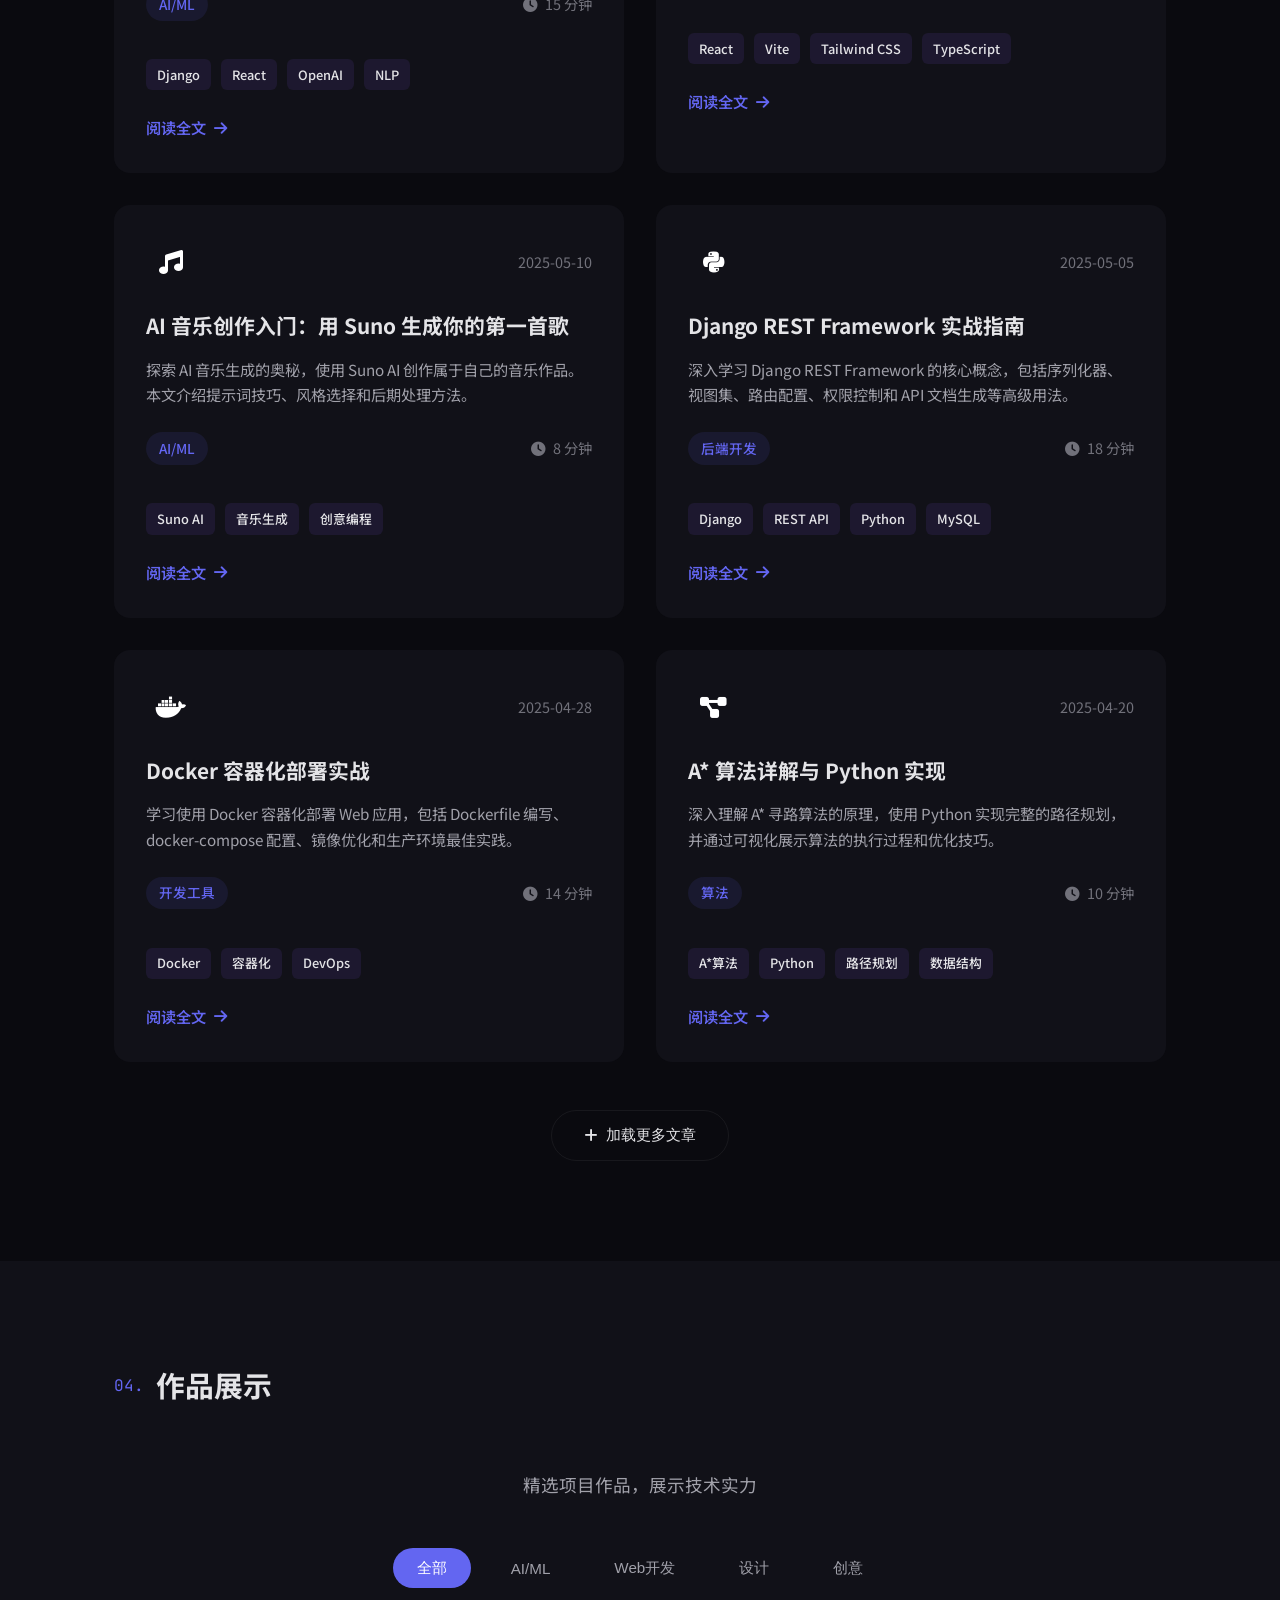
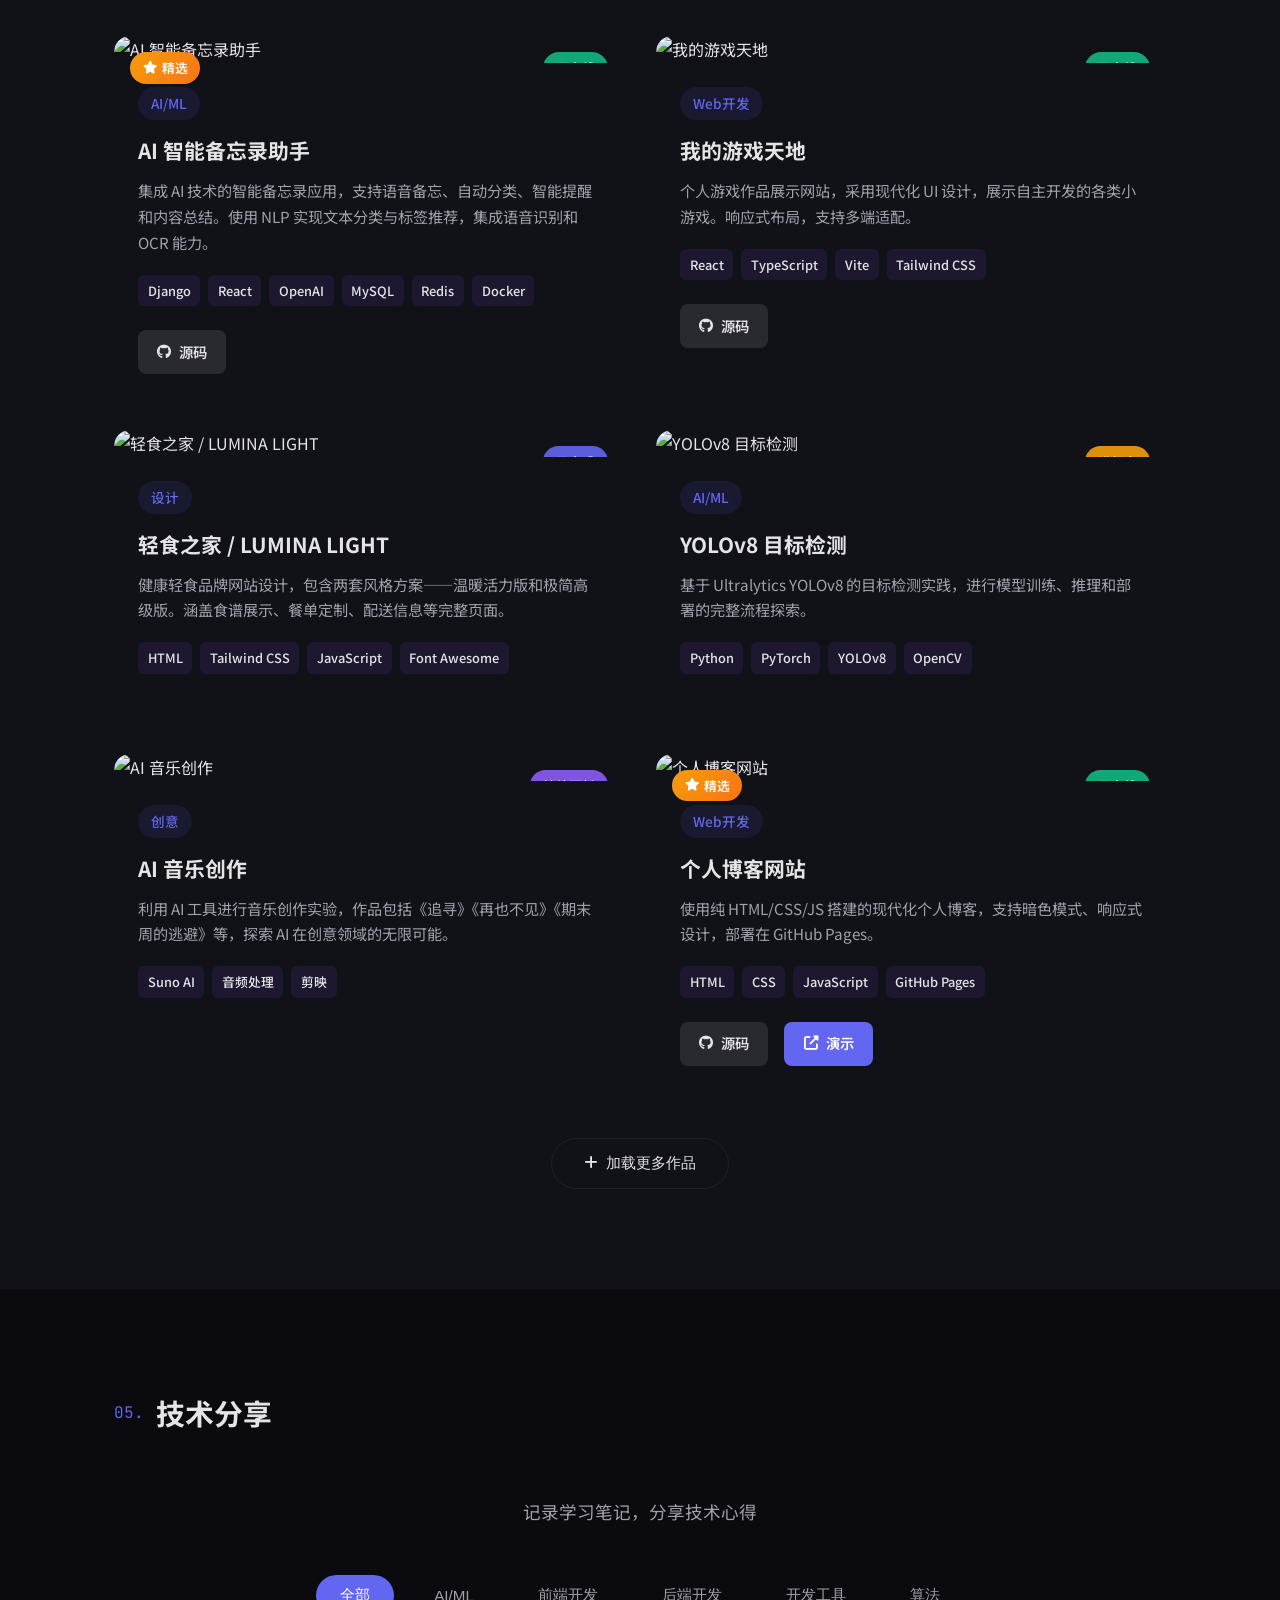
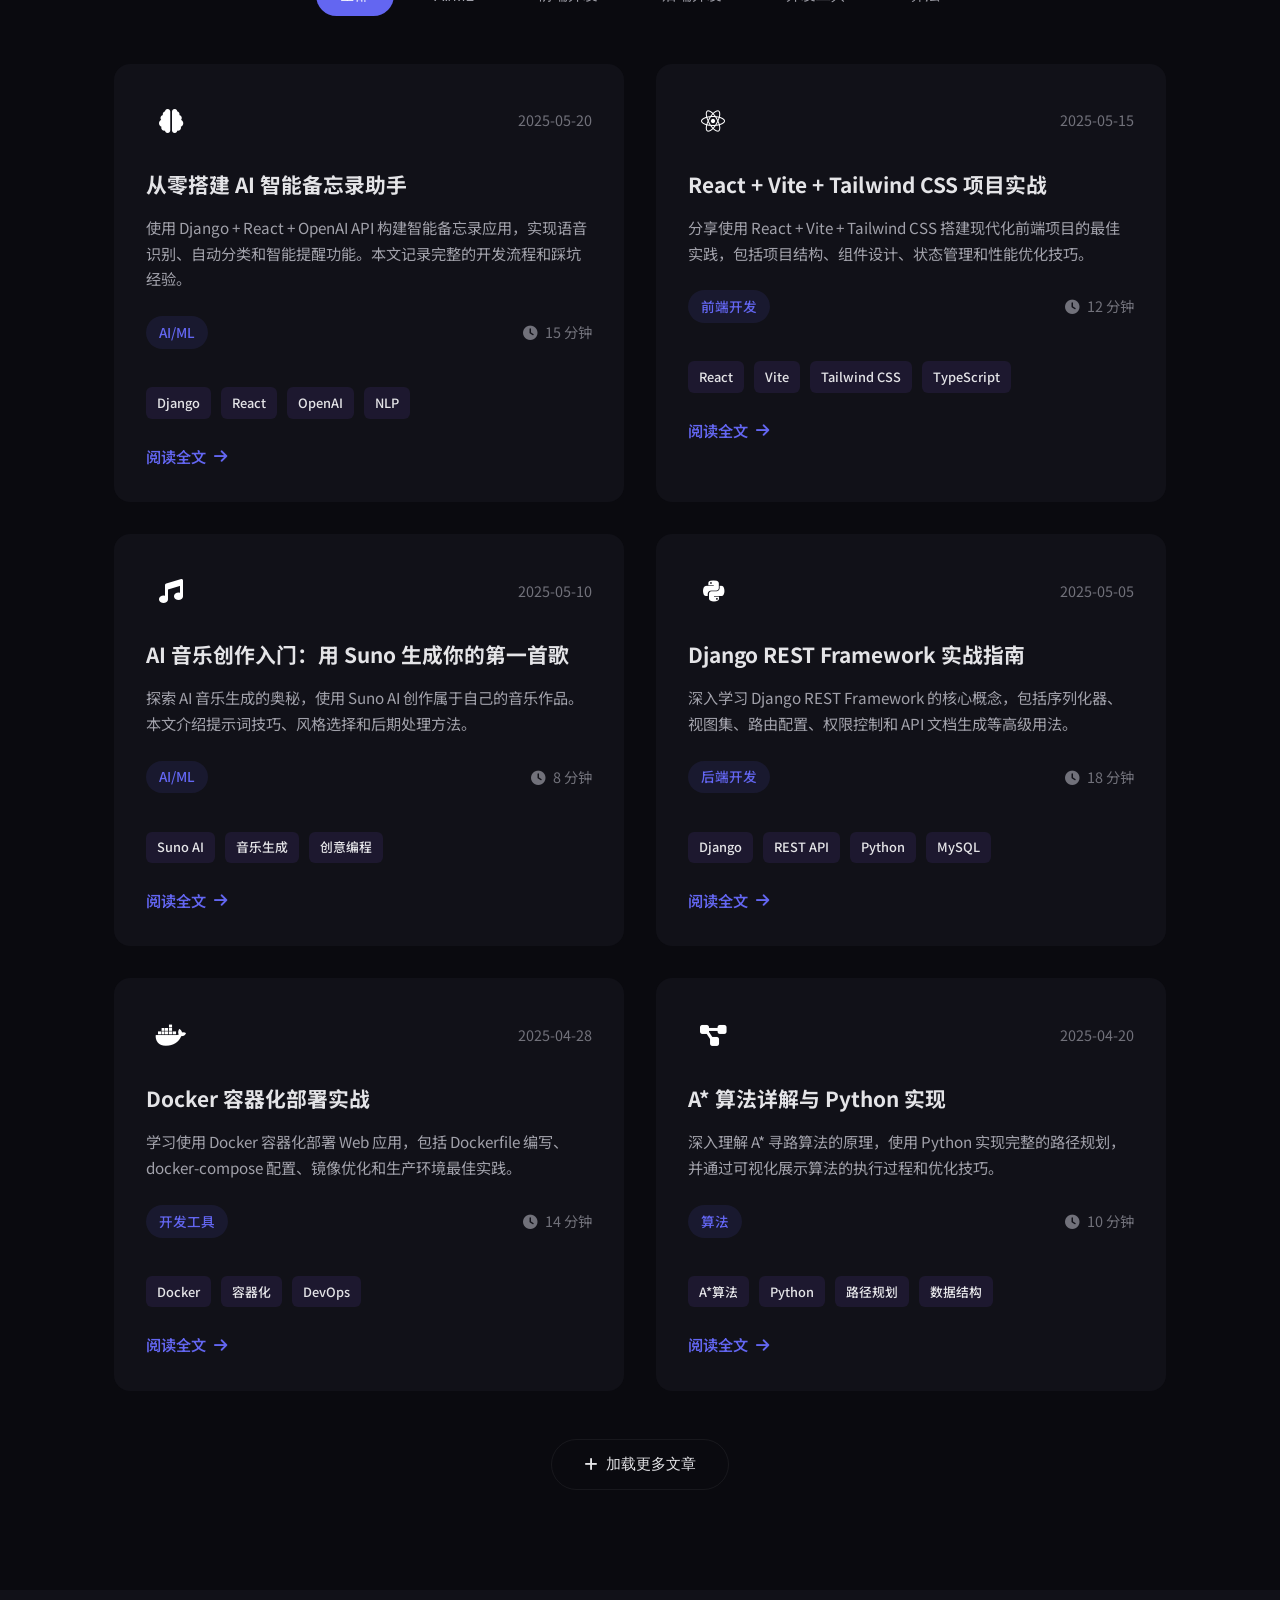
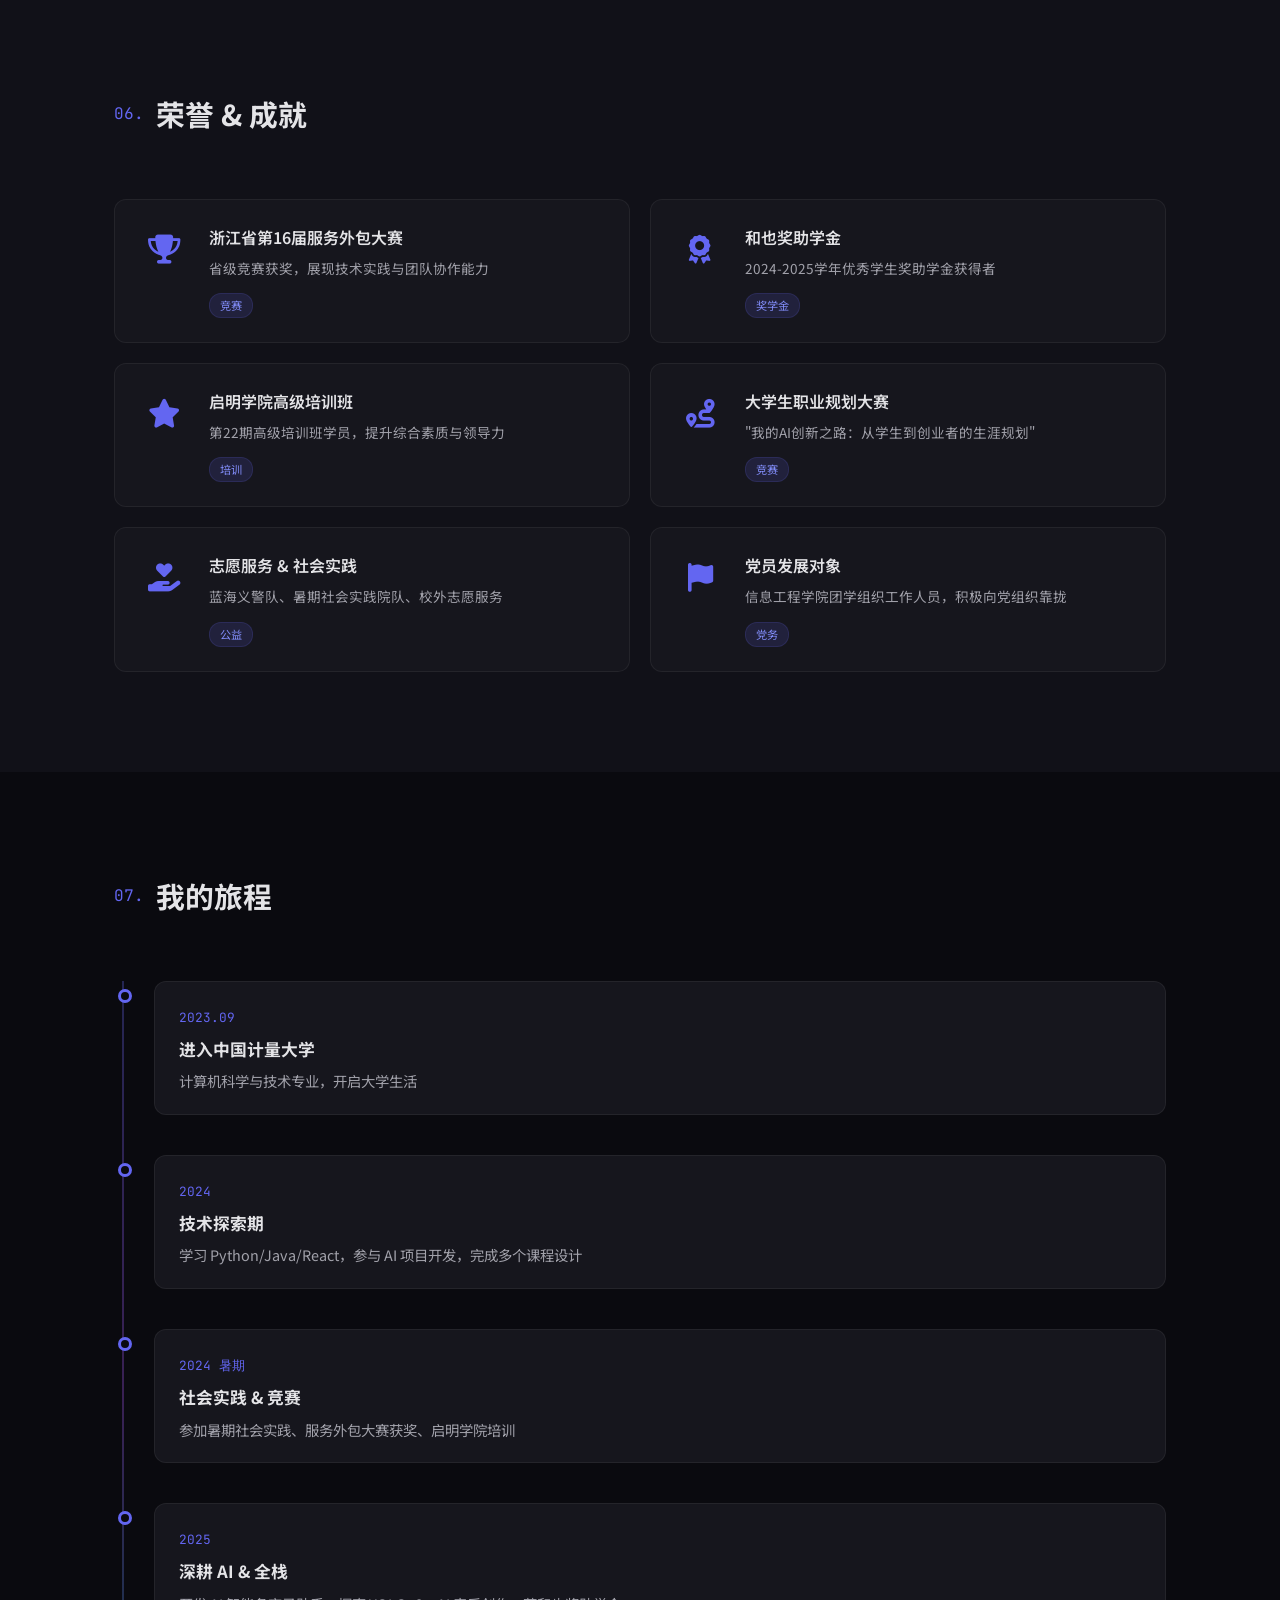
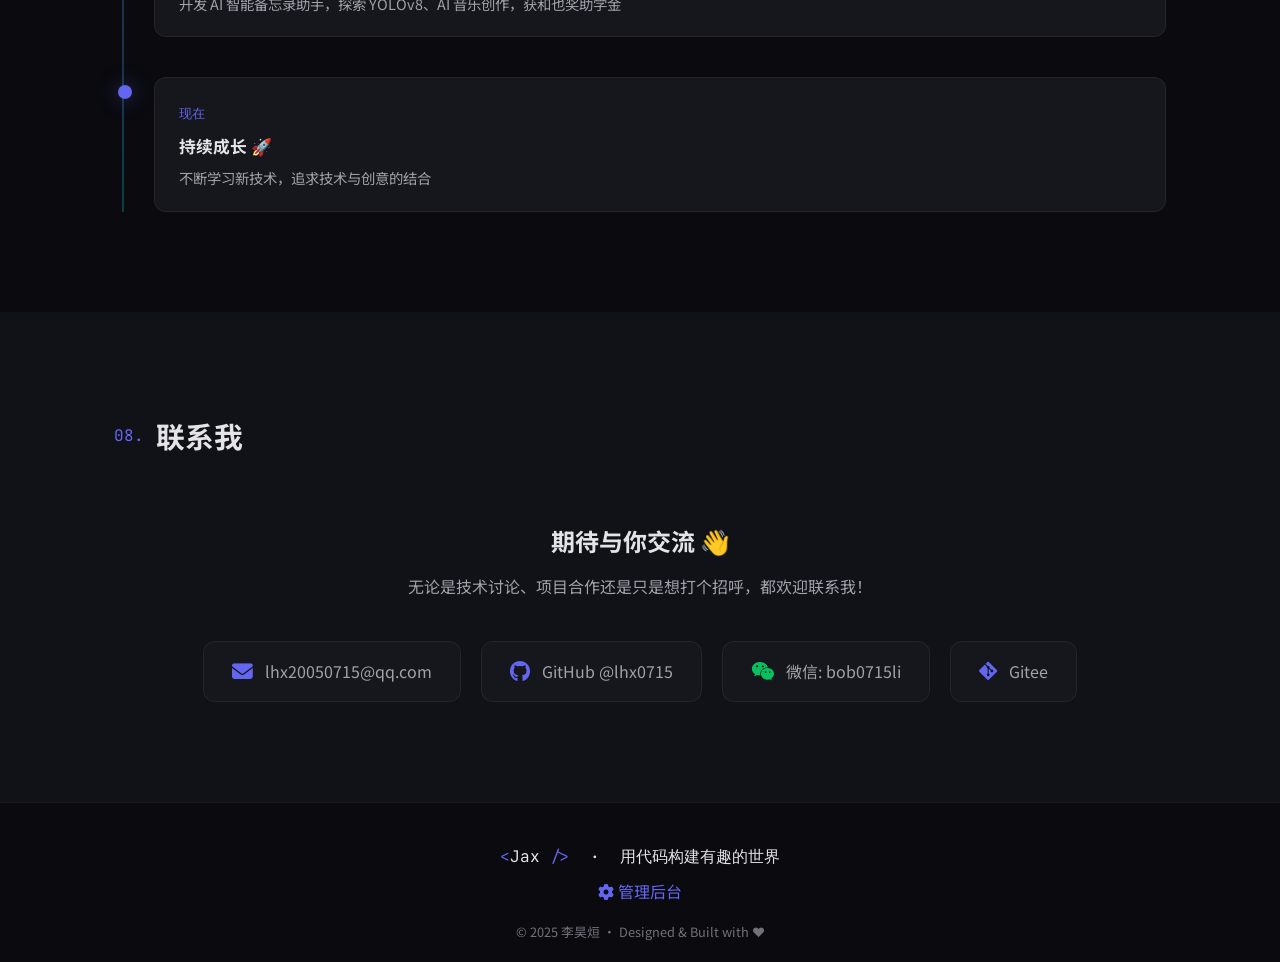
==== commit 1f02cdba: "全面升级：添加作品展示、技术博客、管理后台、动态数据加载" ====
--- a/index.html
+++ b/index.html
@@ -20,7 +20,8 @@
                 <a href="#about" class="nav-link">关于我</a>
                 <a href="#skills" class="nav-link">技能</a>
                 <a href="#projects" class="nav-link">项目</a>
-                <a href="#tech-sharing" class="nav-link">技术分享</a>
+                <a href="#works" class="nav-link">作品</a>
+                <a href="#tech-sharing" class="nav-link">博客</a>
                 <a href="#achievements" class="nav-link">荣誉</a>
                 <a href="#contact" class="nav-link">联系</a>
             </div>
@@ -354,7 +355,7 @@
     <section id="tech-sharing" class="section">
         <div class="container">
             <h2 class="section-title">
-                <span class="title-number">04.</span> 技术分享
+                <span class="title-number">05.</span> 技术分享
             </h2>
             <p class="section-subtitle">记录学习笔记，分享技术心得</p>
             
@@ -516,10 +517,75 @@
         </div>
     </section>
 
+    
+    <!-- 作品展示 -->
+    <section id="works" class="section section-alt">
+        <div class="container">
+            <h2 class="section-title">
+                <span class="title-number">04.</span> 作品展示
+            </h2>
+            <p class="section-subtitle">精选项目作品，展示技术实力</p>
+            
+            <!-- 分类标签 -->
+            <div class="works-tags">
+                <button class="works-tag active" data-filter="all">全部</button>
+                <button class="works-tag" data-filter="ai">AI/ML</button>
+                <button class="works-tag" data-filter="web">Web开发</button>
+                <button class="works-tag" data-filter="design">设计</button>
+                <button class="works-tag" data-filter="creative">创意</button>
+            </div>
+            
+            <!-- 作品网格 -->
+            <div class="works-grid" id="worksGrid">
+                <!-- 作品将通过 JavaScript 动态加载 -->
+            </div>
+            
+            <!-- 加载更多按钮 -->
+            <div class="works-more">
+                <button class="btn btn-outline" id="loadMoreWorks">
+                    <i class="fas fa-plus"></i> 加载更多作品
+                </button>
+            </div>
+        </div>
+    </section>
+
+    
+    <!-- 技术分享 -->
+    <section id="tech-sharing" class="section">
+        <div class="container">
+            <h2 class="section-title">
+                <span class="title-number">05.</span> 技术分享
+            </h2>
+            <p class="section-subtitle">记录学习笔记，分享技术心得</p>
+            
+            <!-- 分类标签 -->
+            <div class="tech-tags">
+                <button class="tech-tag active" data-filter="all">全部</button>
+                <button class="tech-tag" data-filter="ai">AI/ML</button>
+                <button class="tech-tag" data-filter="frontend">前端开发</button>
+                <button class="tech-tag" data-filter="backend">后端开发</button>
+                <button class="tech-tag" data-filter="devops">开发工具</button>
+                <button class="tech-tag" data-filter="algorithm">算法</button>
+            </div>
+            
+            <!-- 文章列表 -->
+            <div class="tech-grid" id="articlesGrid">
+                <!-- 文章将通过 JavaScript 动态加载 -->
+            </div>
+            
+            <!-- 加载更多按钮 -->
+            <div class="tech-more">
+                <button class="btn btn-outline" id="loadMoreTech">
+                    <i class="fas fa-plus"></i> 加载更多文章
+                </button>
+            </div>
+        </div>
+    </section>
+
     <section id="achievements" class="section section-alt">
         <div class="container">
             <h2 class="section-title">
-                <span class="title-number">05.</span> 荣誉 & 成就
+                <span class="title-number">06.</span> 荣誉 & 成就
             </h2>
             <div class="achievements-grid">
                 <div class="achievement-card">
@@ -578,7 +644,7 @@
     <section id="timeline" class="section">
         <div class="container">
             <h2 class="section-title">
-                <span class="title-number">06.</span> 我的旅程
+                <span class="title-number">07.</span> 我的旅程
             </h2>
             <div class="timeline">
                 <div class="timeline-item">
@@ -629,7 +695,7 @@
     <section id="contact" class="section section-alt">
         <div class="container">
             <h2 class="section-title">
-                <span class="title-number">07.</span> 联系我
+                <span class="title-number">08.</span> 联系我
             </h2>
             <div class="contact-content">
                 <div class="contact-text">
@@ -666,6 +732,11 @@
                     <span class="logo-bracket">&lt;</span>Jax<span class="logo-bracket"> /&gt;</span>
                     &nbsp;·&nbsp; 用代码构建有趣的世界
                 </p>
+                <p class="footer-links" style="margin-bottom: 1rem;">
+                    <a href="admin.html" style="color: var(--accent); text-decoration: none; margin: 0 1rem;">
+                        <i class="fas fa-cog"></i> 管理后台
+                    </a>
+                </p>
                 <p class="footer-copyright">
                     &copy; 2025 李昊烜 · Designed &amp; Built with ❤️
                 </p>
--- a/style.css
+++ b/style.css
@@ -1178,3 +1178,292 @@
 .tech-card:nth-child(5) { animation-delay: 0.5s; }
 .tech-card:nth-child(6) { animation-delay: 0.6s; }
 
+
+
+/* ==================== 作品展示栏目 ==================== */
+
+/* 作品分类标签 */
+.works-tags {
+    display: flex;
+    justify-content: center;
+    gap: 1rem;
+    margin-bottom: 3rem;
+    flex-wrap: wrap;
+}
+
+.works-tag {
+    padding: 0.6rem 1.5rem;
+    border: 2px solid var(--border-color);
+    border-radius: 50px;
+    background: transparent;
+    color: var(--text-secondary);
+    font-size: 0.95rem;
+    font-weight: 500;
+    cursor: pointer;
+    transition: all 0.3s ease;
+}
+
+.works-tag:hover {
+    border-color: var(--accent);
+    color: var(--accent);
+}
+
+.works-tag.active {
+    background: var(--accent);
+    border-color: var(--accent);
+    color: white;
+}
+
+/* 作品网格 */
+.works-grid {
+    display: grid;
+    grid-template-columns: repeat(auto-fill, minmax(350px, 1fr));
+    gap: 2rem;
+    margin-bottom: 3rem;
+}
+
+/* 作品卡片 */
+.work-card {
+    background: var(--bg-secondary);
+    border: 1px solid var(--border-color);
+    border-radius: 16px;
+    overflow: hidden;
+    transition: all 0.3s ease;
+    position: relative;
+}
+
+.work-card::before {
+    content: '';
+    position: absolute;
+    top: 0;
+    left: 0;
+    right: 0;
+    height: 4px;
+    background: linear-gradient(90deg, var(--accent), var(--accent-secondary));
+    opacity: 0;
+    transition: opacity 0.3s ease;
+    z-index: 1;
+}
+
+.work-card:hover {
+    transform: translateY(-8px);
+    border-color: var(--accent);
+    box-shadow: 0 20px 40px rgba(0, 0, 0, 0.3);
+}
+
+.work-card:hover::before {
+    opacity: 1;
+}
+
+.work-image {
+    width: 100%;
+    height: 200px;
+    object-fit: cover;
+    transition: transform 0.3s ease;
+}
+
+.work-card:hover .work-image {
+    transform: scale(1.05);
+}
+
+.work-image-wrapper {
+    overflow: hidden;
+    position: relative;
+}
+
+.work-status {
+    position: absolute;
+    top: 1rem;
+    right: 1rem;
+    padding: 0.3rem 0.8rem;
+    border-radius: 20px;
+    font-size: 0.8rem;
+    font-weight: 600;
+    z-index: 2;
+}
+
+.work-status.online {
+    background: rgba(16, 185, 129, 0.9);
+    color: white;
+}
+
+.work-status.progress {
+    background: rgba(245, 158, 11, 0.9);
+    color: white;
+}
+
+.work-status.completed {
+    background: rgba(99, 102, 241, 0.9);
+    color: white;
+}
+
+.work-status.updating {
+    background: rgba(139, 92, 246, 0.9);
+    color: white;
+}
+
+.work-content {
+    padding: 1.5rem;
+}
+
+.work-category {
+    display: inline-block;
+    background: rgba(99, 102, 241, 0.1);
+    color: var(--accent);
+    padding: 0.3rem 0.8rem;
+    border-radius: 20px;
+    font-size: 0.85rem;
+    font-weight: 500;
+    margin-bottom: 1rem;
+}
+
+.work-title {
+    font-size: 1.3rem;
+    font-weight: 700;
+    color: var(--text-primary);
+    margin-bottom: 0.8rem;
+    line-height: 1.4;
+}
+
+.work-description {
+    color: var(--text-secondary);
+    font-size: 0.95rem;
+    line-height: 1.7;
+    margin-bottom: 1.2rem;
+    display: -webkit-box;
+    -webkit-line-clamp: 3;
+    -webkit-box-orient: vertical;
+    overflow: hidden;
+}
+
+.work-tech {
+    display: flex;
+    flex-wrap: wrap;
+    gap: 0.5rem;
+    margin-bottom: 1.5rem;
+}
+
+.work-tech span {
+    background: rgba(139, 92, 246, 0.1);
+    color: var(--accent-secondary);
+    padding: 0.3rem 0.6rem;
+    border-radius: 6px;
+    font-size: 0.8rem;
+    font-weight: 500;
+}
+
+.work-links {
+    display: flex;
+    gap: 1rem;
+}
+
+.work-link {
+    display: inline-flex;
+    align-items: center;
+    gap: 0.5rem;
+    padding: 0.6rem 1.2rem;
+    border-radius: 8px;
+    font-size: 0.9rem;
+    font-weight: 600;
+    text-decoration: none;
+    transition: all 0.3s ease;
+}
+
+.work-link.github {
+    background: rgba(255, 255, 255, 0.1);
+    color: var(--text-primary);
+    border: 1px solid var(--border-color);
+}
+
+.work-link.github:hover {
+    background: rgba(255, 255, 255, 0.2);
+    border-color: var(--accent);
+}
+
+.work-link.demo {
+    background: var(--accent);
+    color: white;
+}
+
+.work-link.demo:hover {
+    background: var(--accent-secondary);
+    transform: translateY(-2px);
+}
+
+/* 精选标记 */
+.work-featured {
+    position: absolute;
+    top: 1rem;
+    left: 1rem;
+    background: linear-gradient(135deg, #f59e0b, #f97316);
+    color: white;
+    padding: 0.3rem 0.8rem;
+    border-radius: 20px;
+    font-size: 0.8rem;
+    font-weight: 600;
+    z-index: 2;
+    display: flex;
+    align-items: center;
+    gap: 0.3rem;
+}
+
+/* 加载更多按钮 */
+.works-more {
+    text-align: center;
+    margin-top: 2rem;
+}
+
+/* 响应式设计 */
+@media (max-width: 768px) {
+    .works-grid {
+        grid-template-columns: 1fr;
+    }
+    
+    .works-tags {
+        gap: 0.5rem;
+    }
+    
+    .works-tag {
+        padding: 0.5rem 1rem;
+        font-size: 0.85rem;
+    }
+    
+    .work-content {
+        padding: 1.2rem;
+    }
+    
+    .work-title {
+        font-size: 1.1rem;
+    }
+    
+    .work-links {
+        flex-direction: column;
+    }
+    
+    .work-link {
+        justify-content: center;
+    }
+}
+
+/* 暗色模式优化 */
+[data-theme="dark"] .work-card {
+    background: rgba(30, 30, 46, 0.8);
+}
+
+[data-theme="dark"] .work-link.github {
+    background: rgba(255, 255, 255, 0.05);
+}
+
+/* 动画效果 */
+.work-card {
+    animation: fadeInUp 0.6s ease forwards;
+    opacity: 0;
+}
+
+.work-card:nth-child(1) { animation-delay: 0.1s; }
+.work-card:nth-child(2) { animation-delay: 0.2s; }
+.work-card:nth-child(3) { animation-delay: 0.3s; }
+.work-card:nth-child(4) { animation-delay: 0.4s; }
+.work-card:nth-child(5) { animation-delay: 0.5s; }
+.work-card:nth-child(6) { animation-delay: 0.6s; }
+
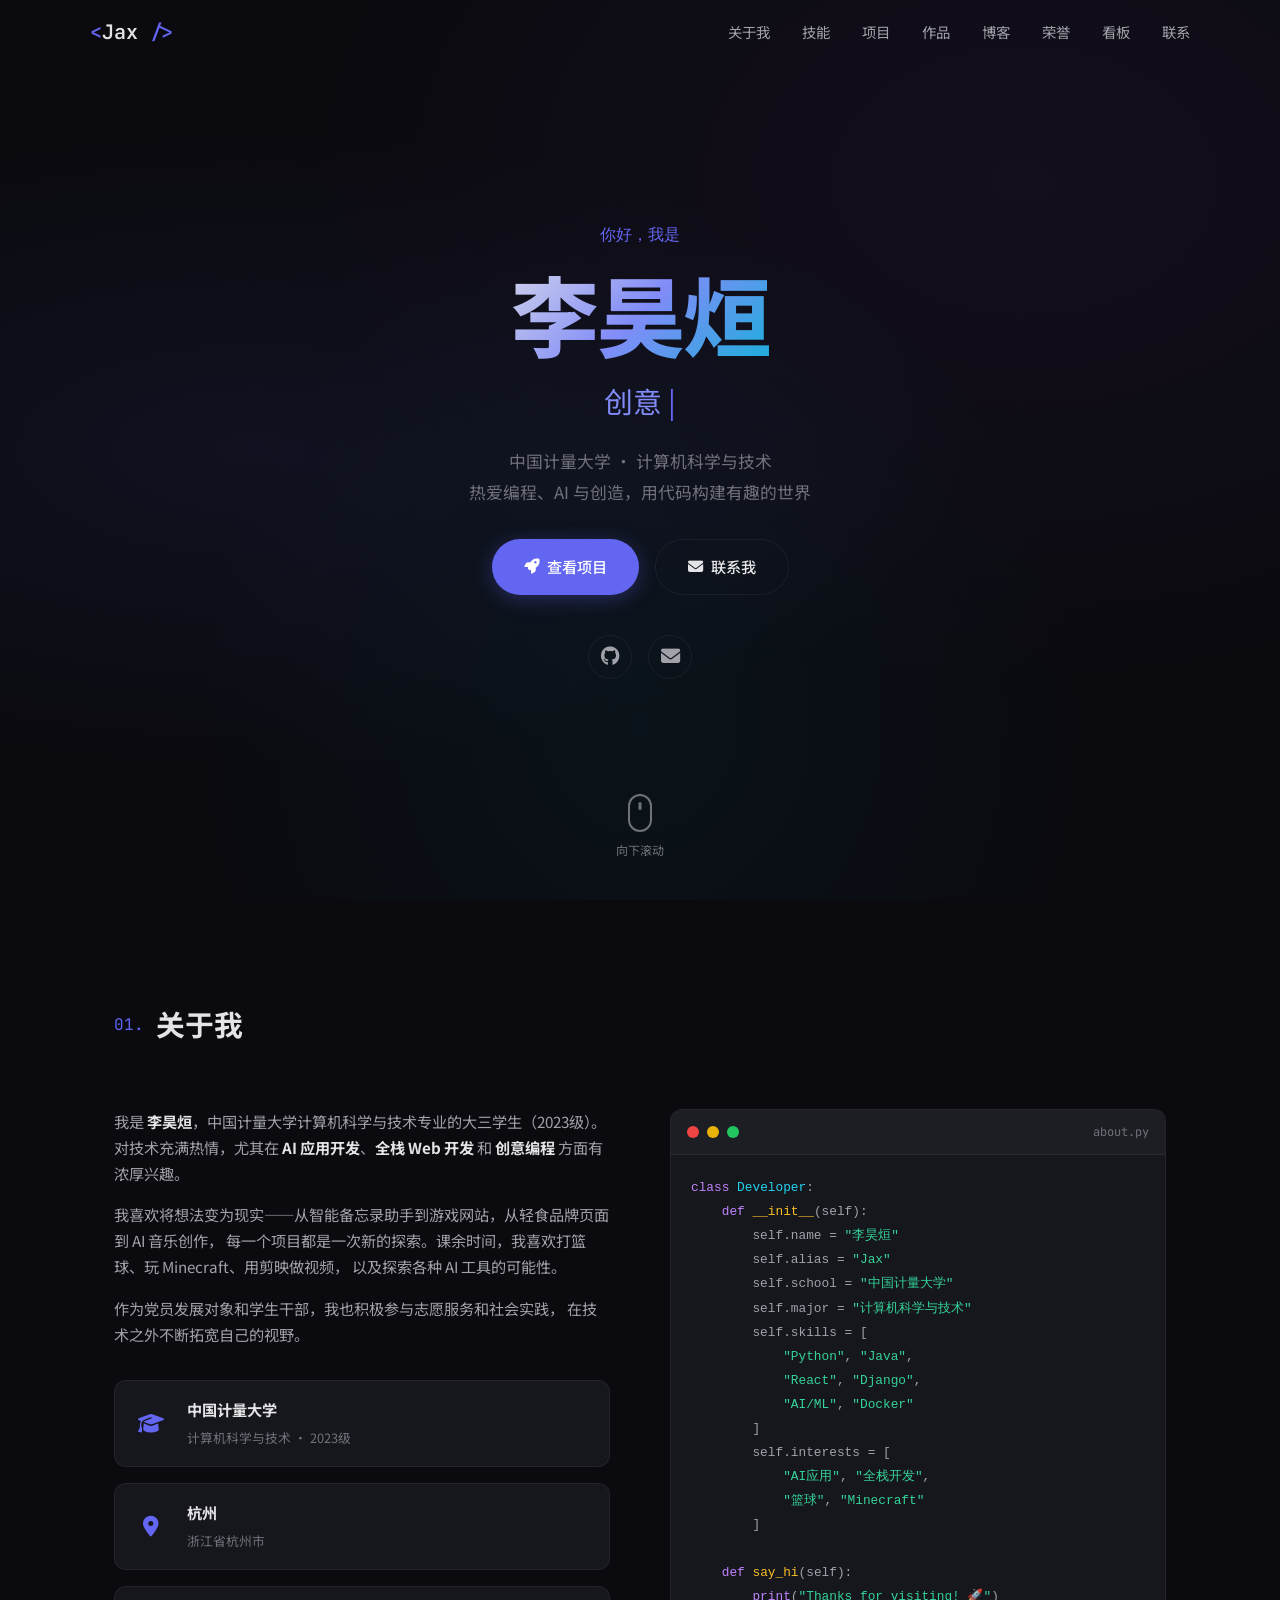
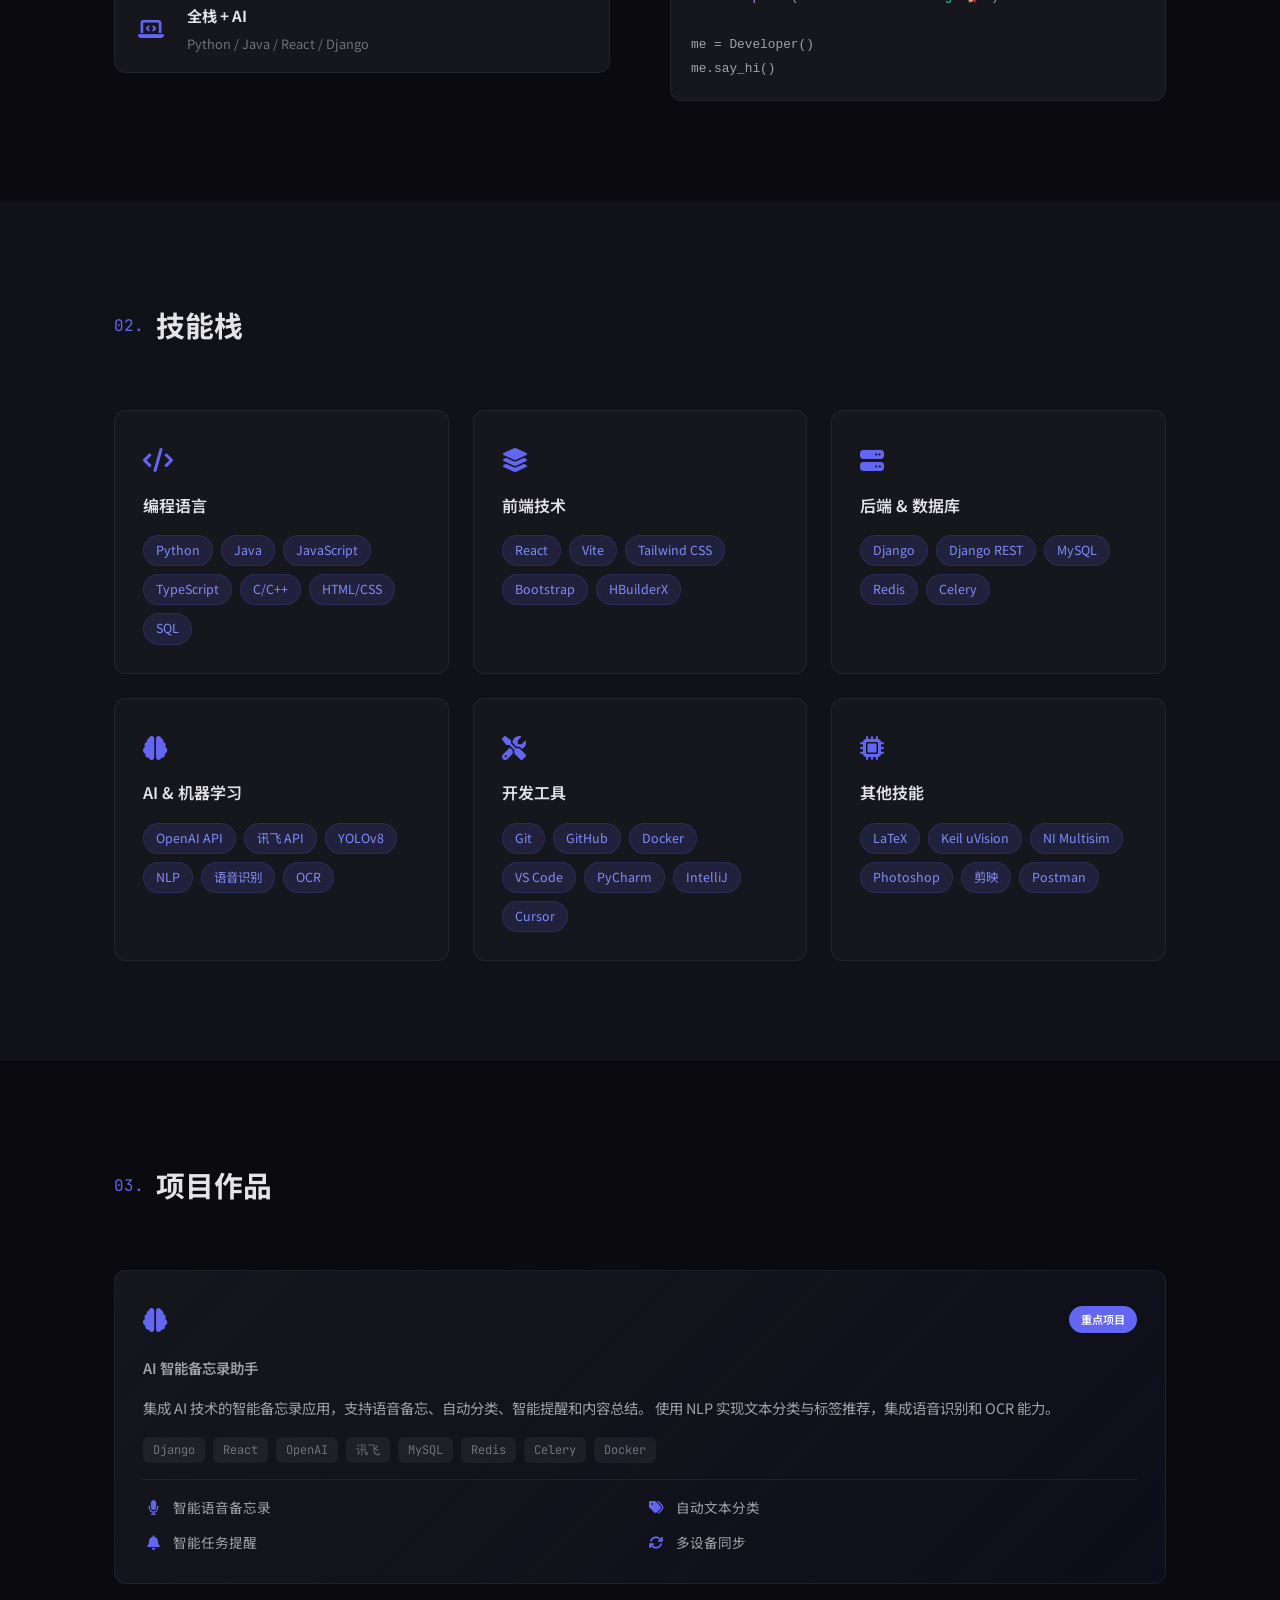
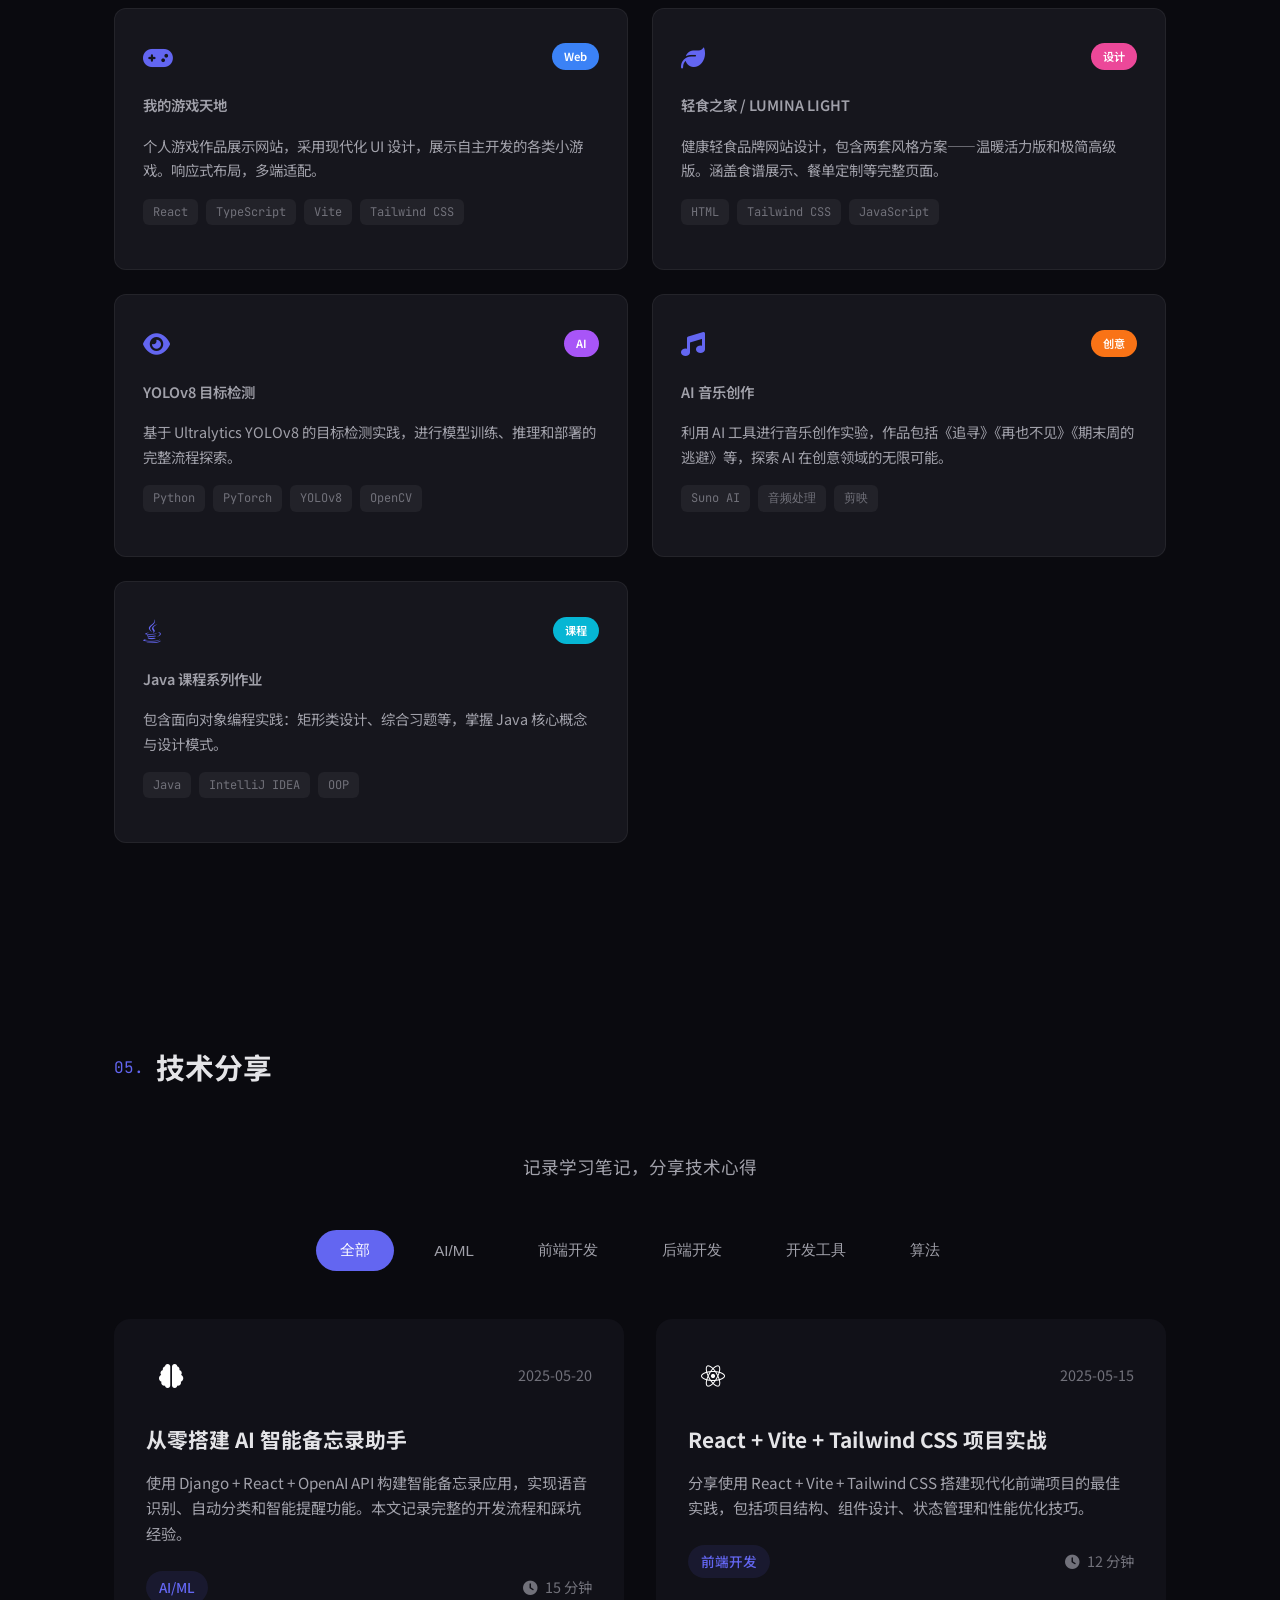
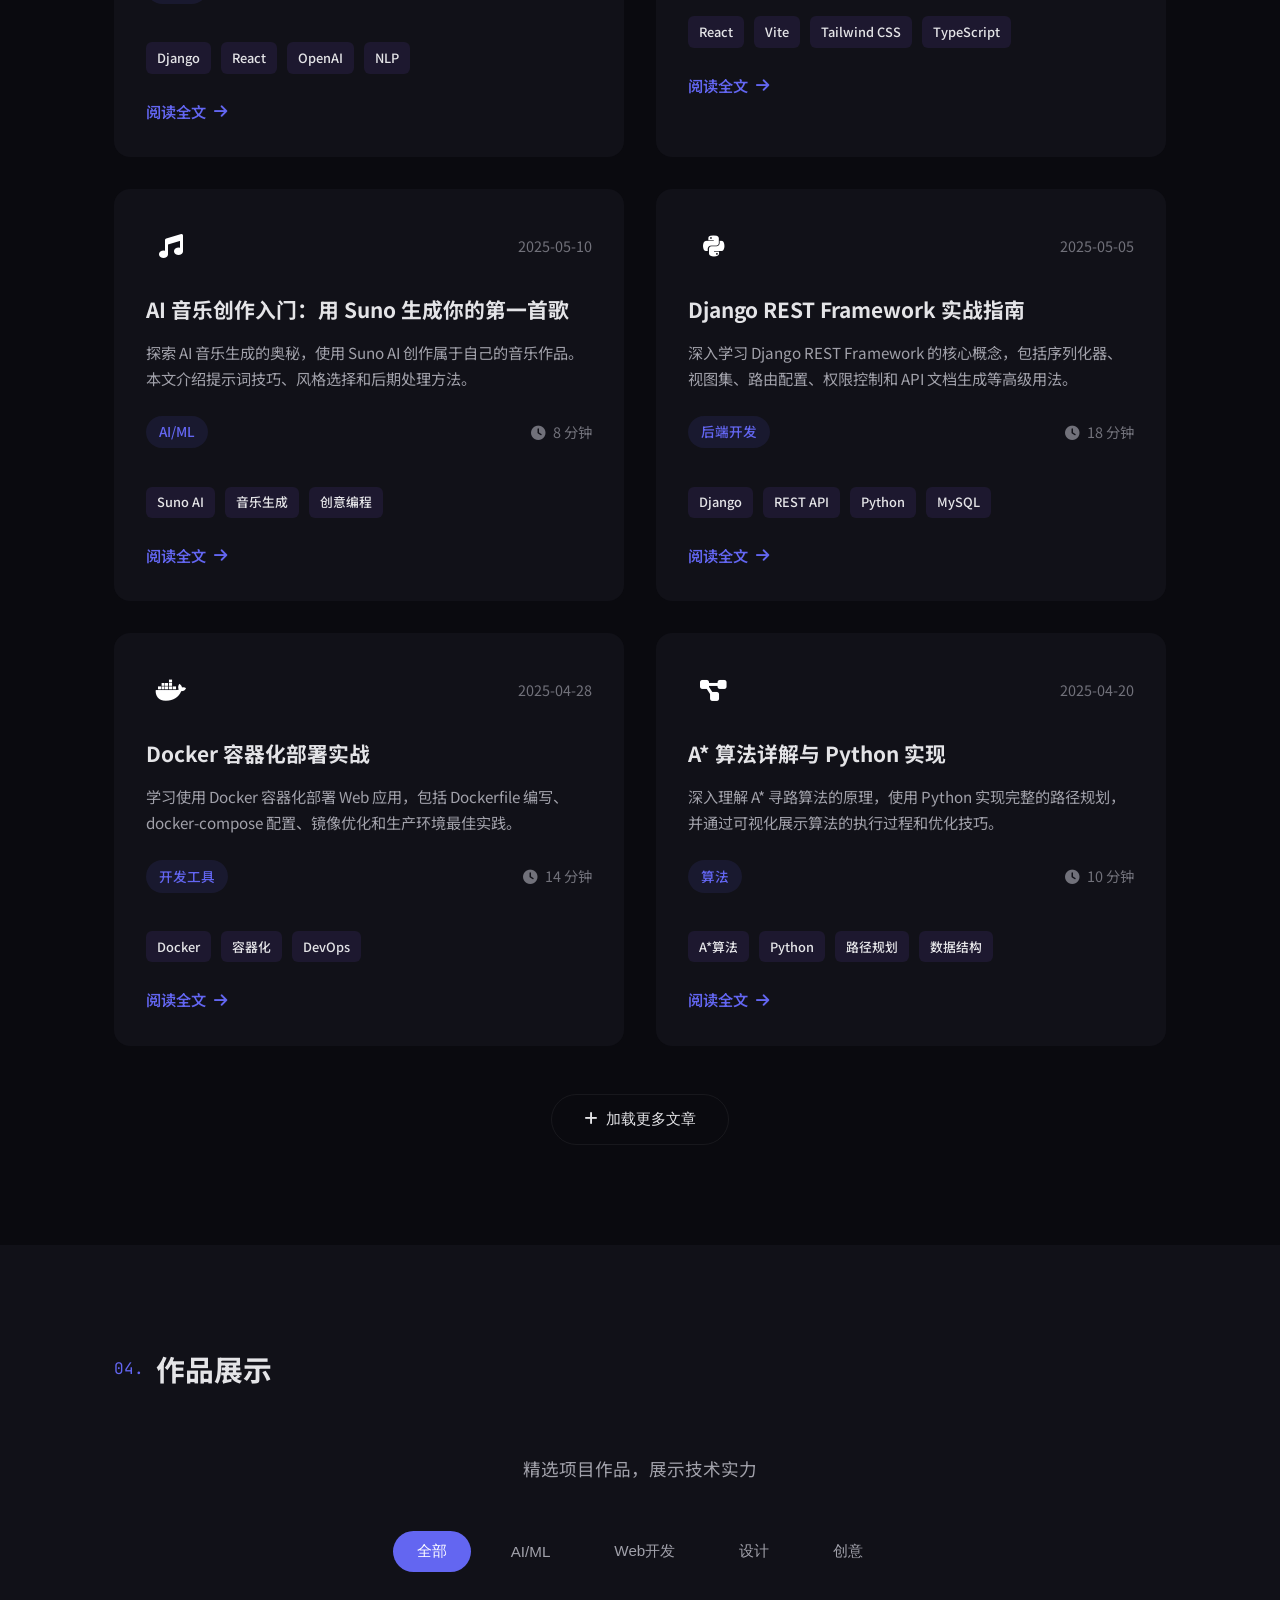
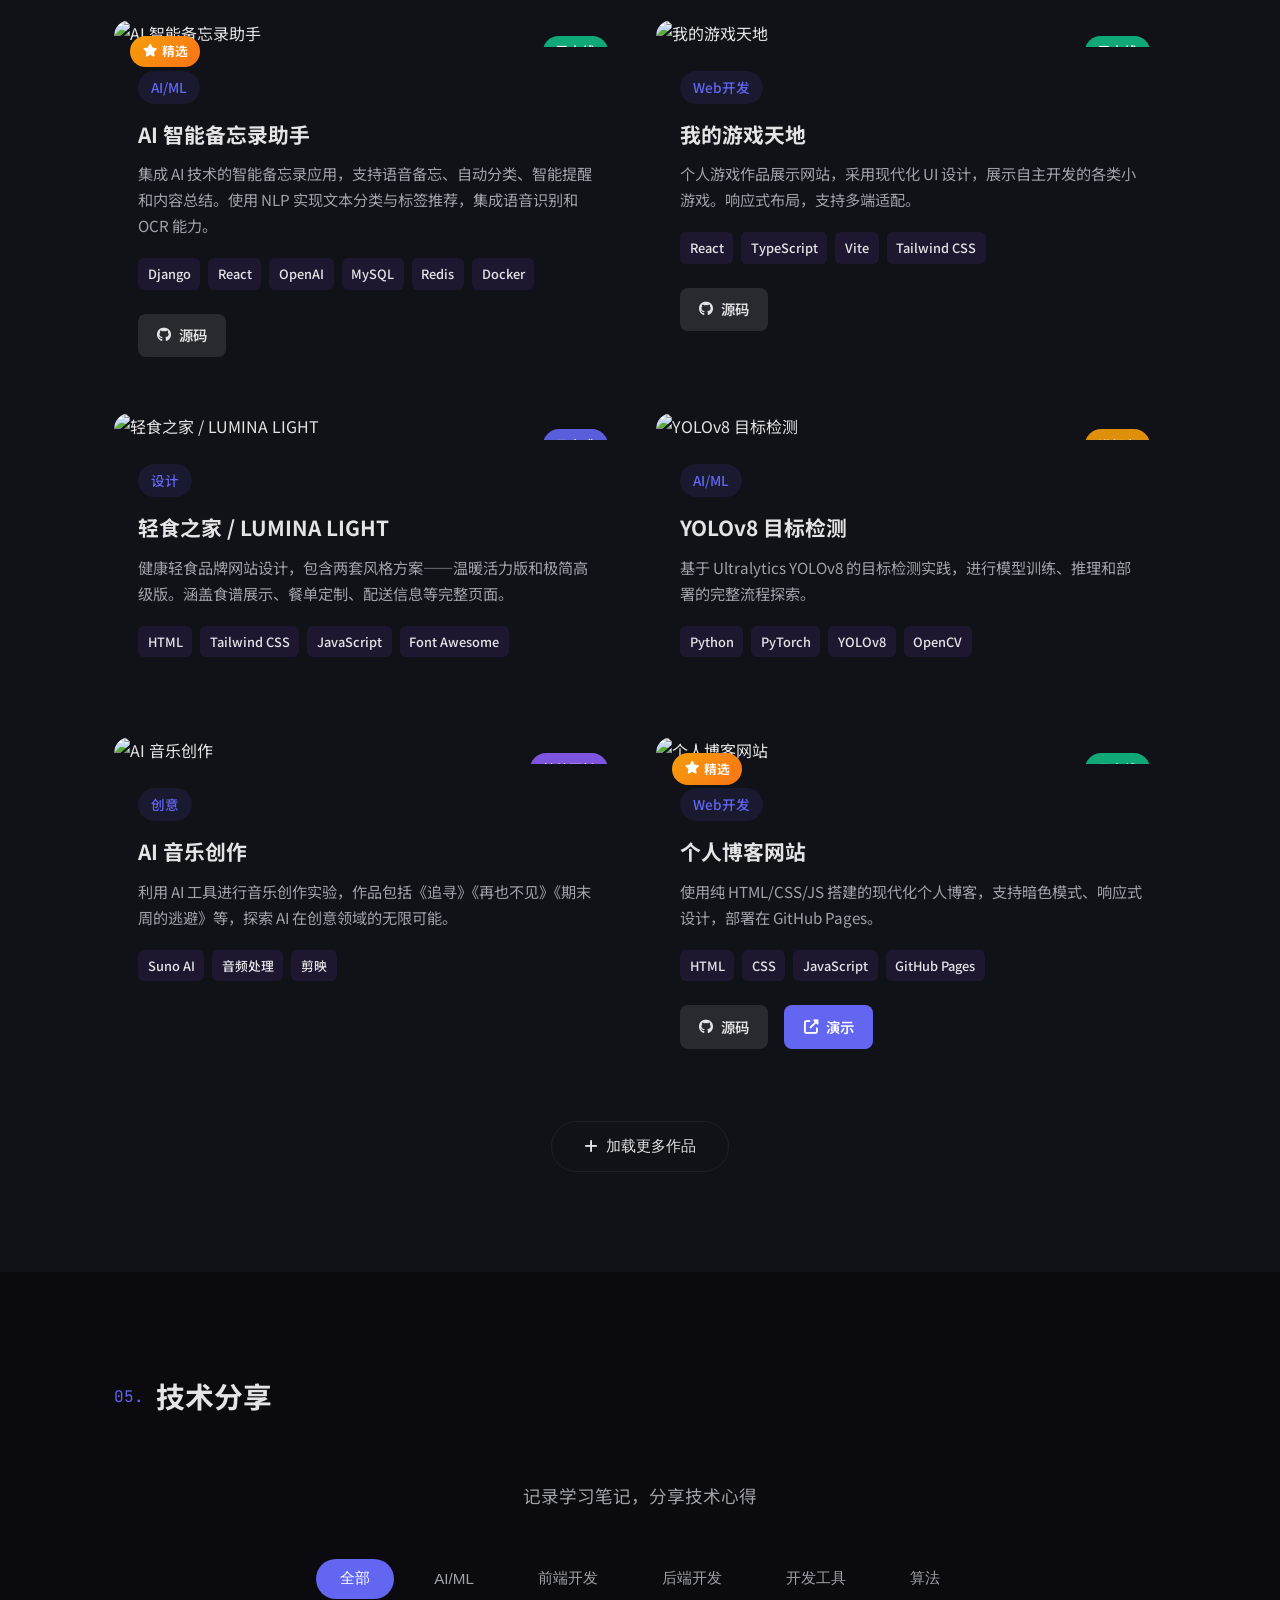
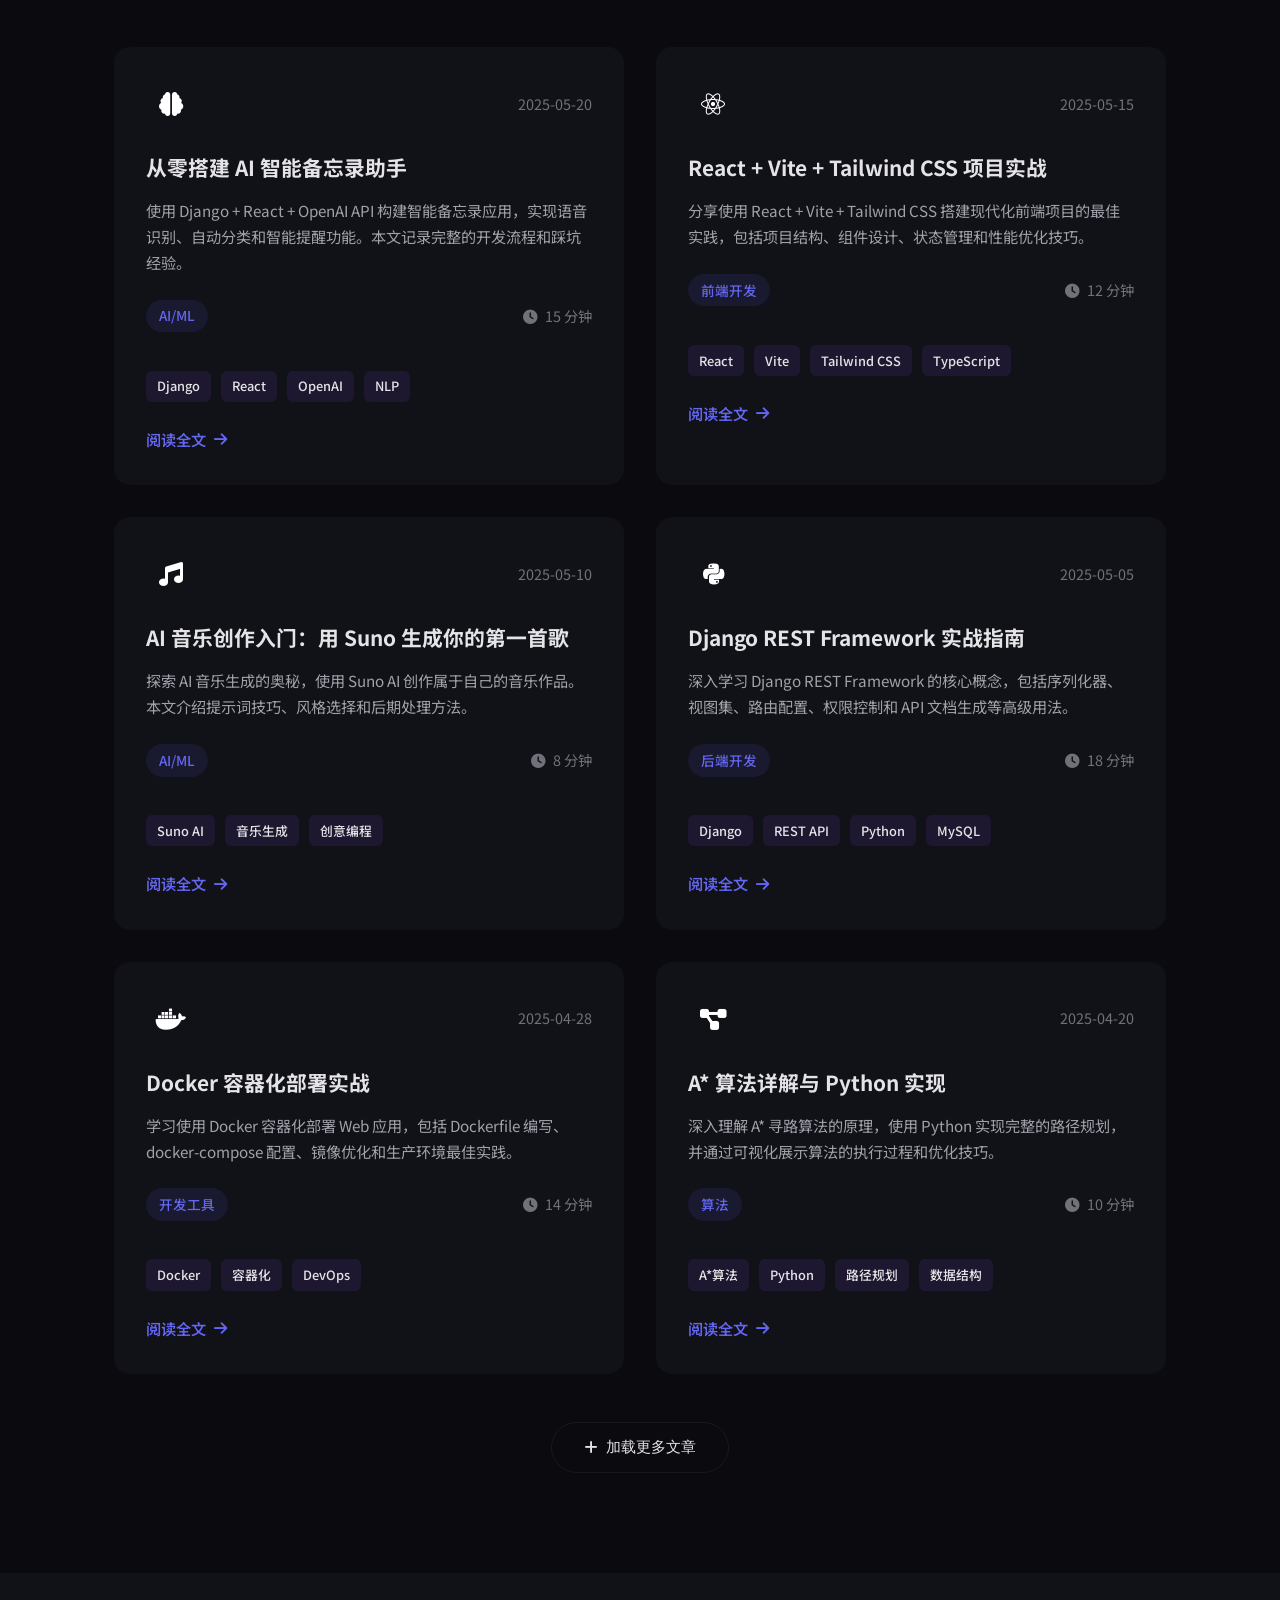
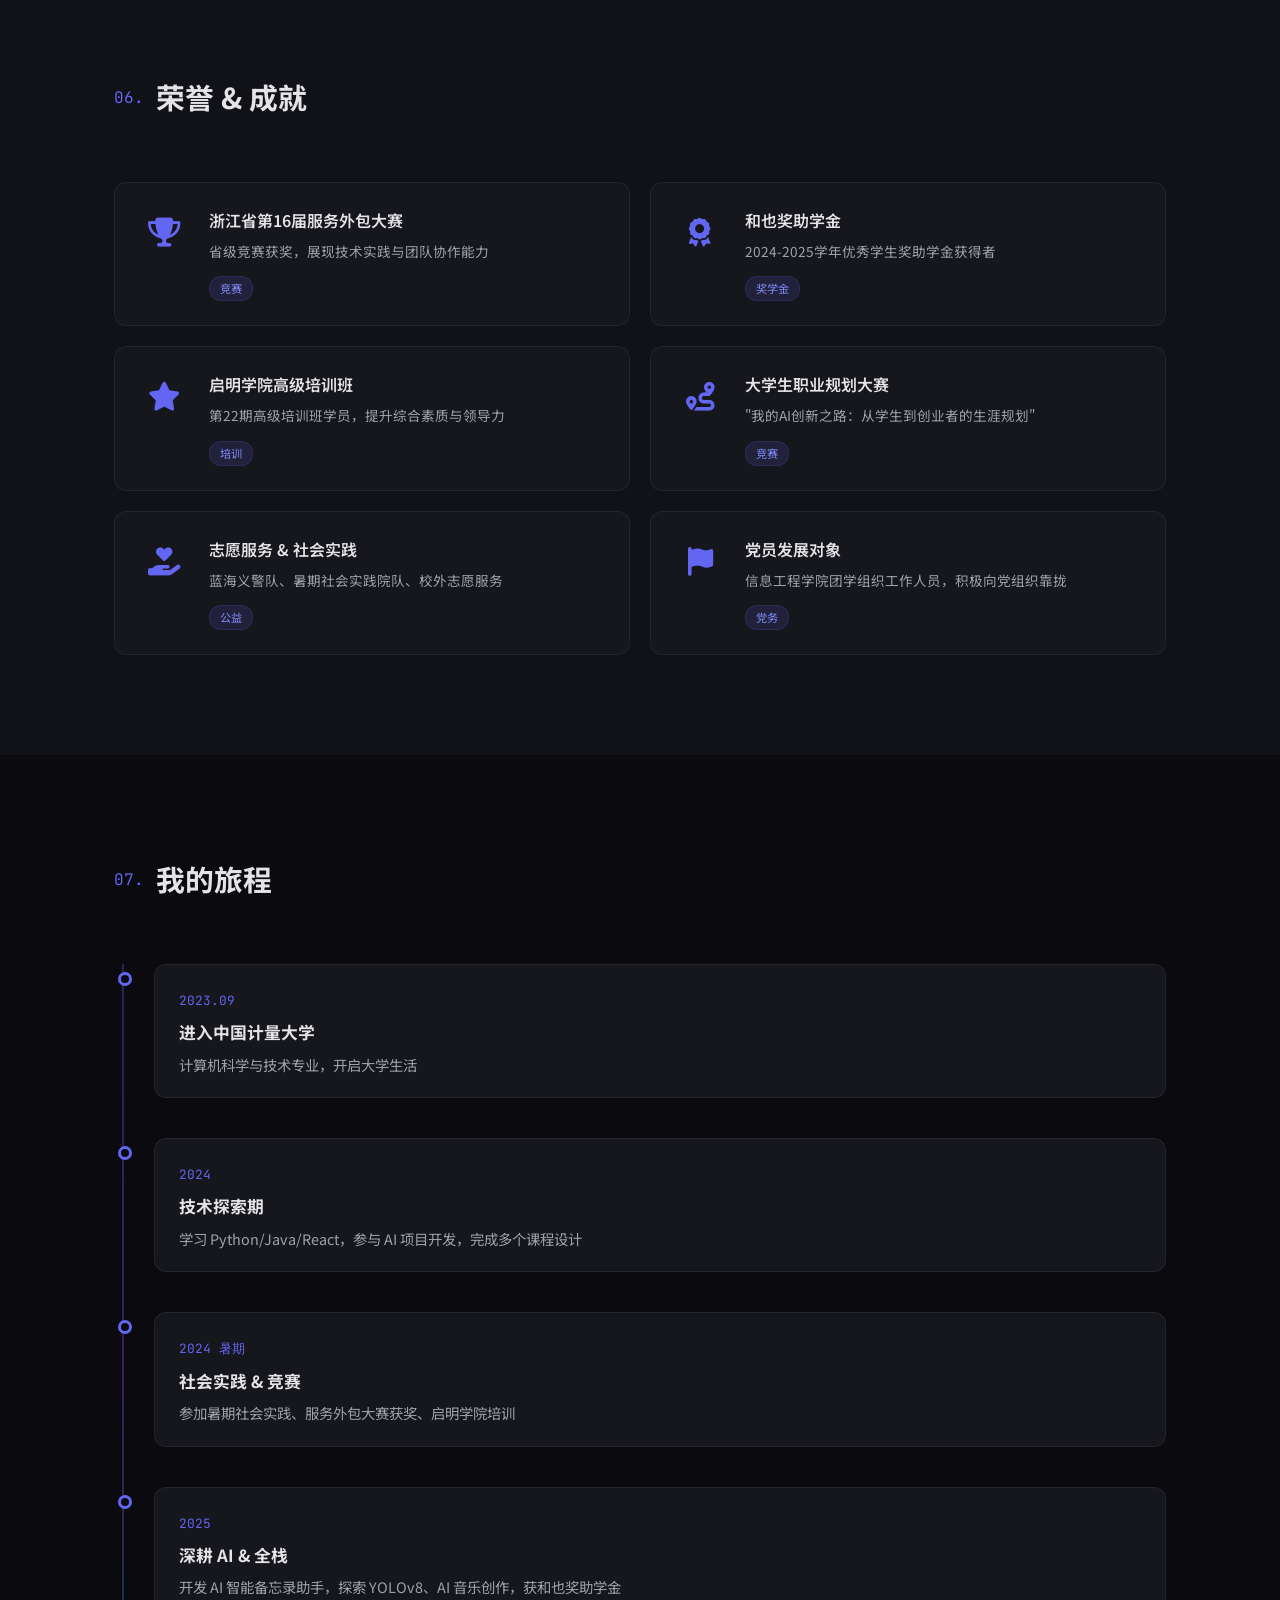
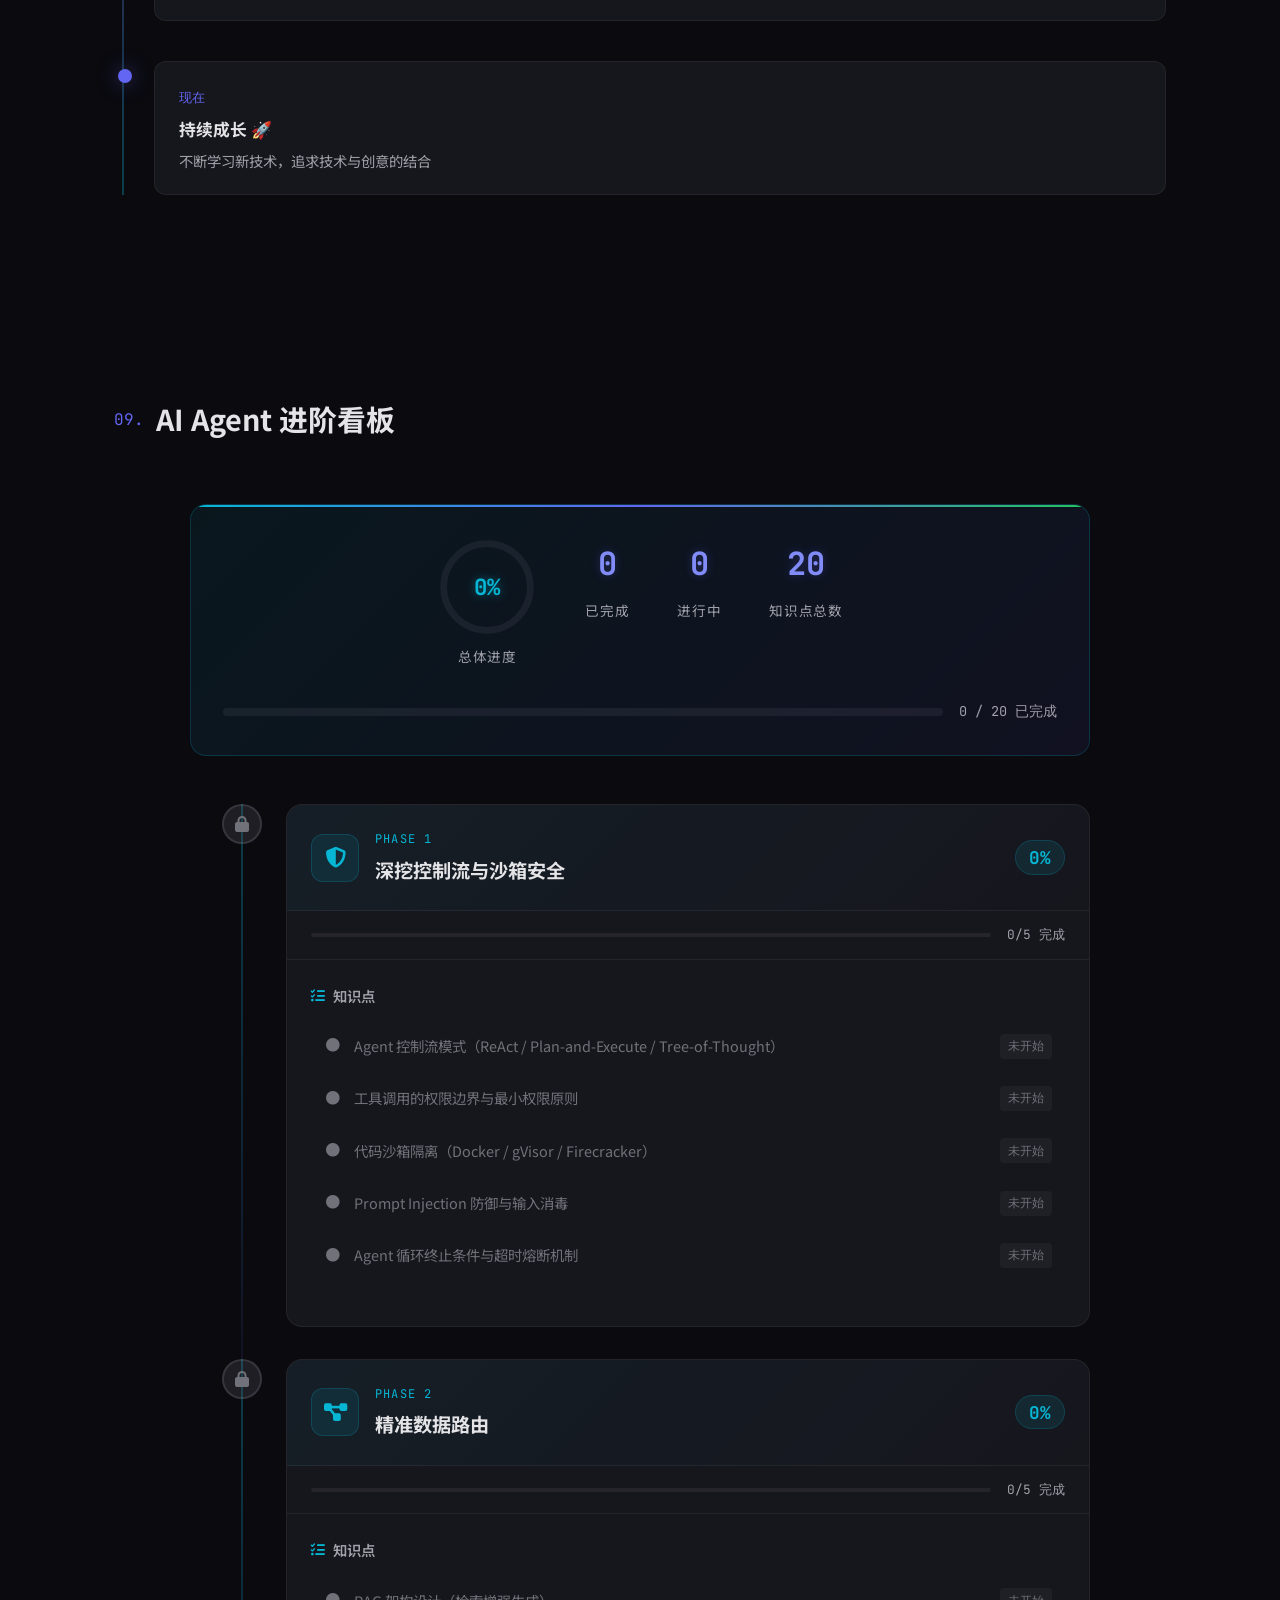
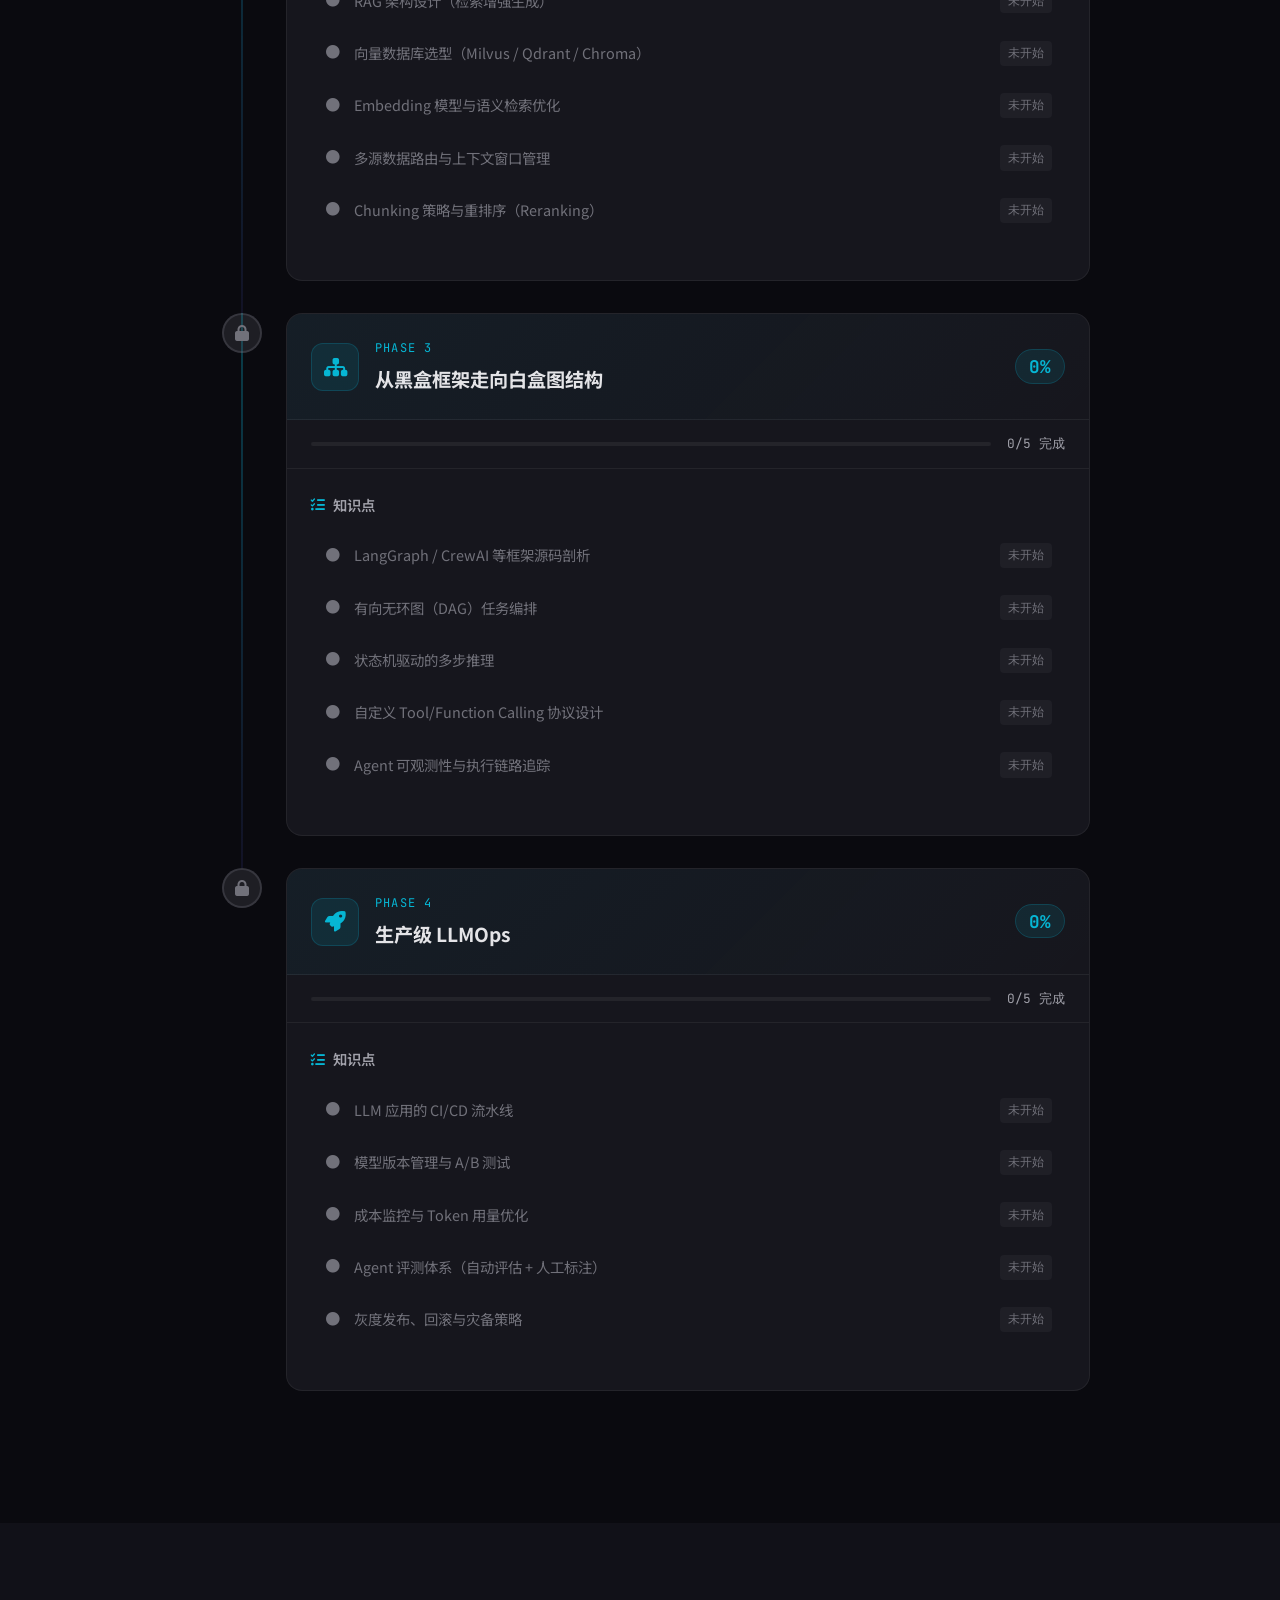
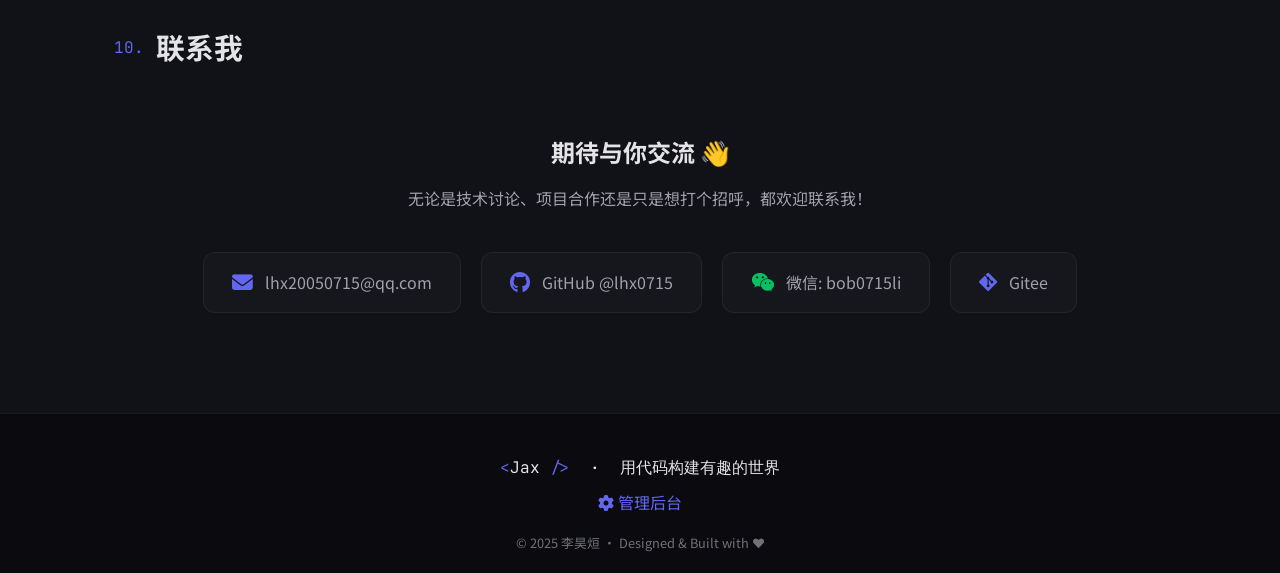
==== commit 9709a8fb: "feat: AI Agent 进阶学习看板" ====
--- a/index.html
+++ b/index.html
@@ -23,6 +23,7 @@
                 <a href="#works" class="nav-link">作品</a>
                 <a href="#tech-sharing" class="nav-link">博客</a>
                 <a href="#achievements" class="nav-link">荣誉</a>
+                <a href="#agent-roadmap" class="nav-link">看板</a>
                 <a href="#contact" class="nav-link">联系</a>
             </div>
             <button class="nav-toggle" id="navToggle" aria-label="Toggle menu">
@@ -37,6 +38,7 @@
         <a href="#skills" class="mobile-link">技能</a>
         <a href="#projects" class="mobile-link">项目</a>
         <a href="#achievements" class="mobile-link">荣誉</a>
+        <a href="#agent-roadmap" class="mobile-link">看板</a>
         <a href="#contact" class="mobile-link">联系</a>
     </div>
 
@@ -691,11 +693,62 @@
         </div>
     </section>
 
-    <!-- 联系 -->
+
+    <!-- AI Agent 进阶看板 -->
+    <section id="agent-roadmap" class="section">
+        <div class="container">
+            <h2 class="section-title">
+                <span class="title-number">09.</span> AI Agent 进阶看板
+            </h2>
+            <div class="agent-roadmap-wrapper">
+                <!-- 总进度概览 -->
+                <div class="roadmap-overview">
+                    <div class="roadmap-stats">
+                        <div class="roadmap-stat-item">
+                            <div class="roadmap-stat-ring" id="progressRing">
+                                <svg viewBox="0 0 120 120">
+                                    <circle class="ring-bg" cx="60" cy="60" r="52"></circle>
+                                    <circle class="ring-fill" cx="60" cy="60" r="52" id="progressCircle"></circle>
+                                </svg>
+                                <span class="ring-text" id="progressText">0%</span>
+                            </div>
+                            <span class="roadmap-stat-label">总体进度</span>
+                        </div>
+                        <div class="roadmap-stat-item">
+                            <div class="roadmap-stat-number" id="completedCount">0</div>
+                            <span class="roadmap-stat-label">已完成</span>
+                        </div>
+                        <div class="roadmap-stat-item">
+                            <div class="roadmap-stat-number" id="inProgressCount">0</div>
+                            <span class="roadmap-stat-label">进行中</span>
+                        </div>
+                        <div class="roadmap-stat-item">
+                            <div class="roadmap-stat-number" id="totalCount">0</div>
+                            <span class="roadmap-stat-label">知识点总数</span>
+                        </div>
+                    </div>
+                    <!-- 总进度条 -->
+                    <div class="roadmap-progress-bar">
+                        <div class="progress-track">
+                            <div class="progress-fill" id="overallProgressFill"></div>
+                        </div>
+                        <span class="progress-label" id="overallProgressLabel">0 / 0 已完成</span>
+                    </div>
+                </div>
+
+                <!-- 阶段时间线 -->
+                <div class="roadmap-timeline" id="agentRoadmapTimeline">
+                    <!-- 动态渲染 -->
+                </div>
+            </div>
+        </div>
+    </section>
+
+        <!-- 联系 -->
     <section id="contact" class="section section-alt">
         <div class="container">
             <h2 class="section-title">
-                <span class="title-number">08.</span> 联系我
+                <span class="title-number">10.</span> 联系我
             </h2>
             <div class="contact-content">
                 <div class="contact-text">
--- a/style.css
+++ b/style.css
@@ -1467,3 +1467,559 @@
 .work-card:nth-child(5) { animation-delay: 0.5s; }
 .work-card:nth-child(6) { animation-delay: 0.6s; }
 
+
+
+/* ==================== AI Agent 进阶看板 ==================== */
+
+.agent-roadmap-wrapper {
+    max-width: 900px;
+    margin: 0 auto;
+}
+
+/* 概览统计卡片 */
+.roadmap-overview {
+    background: linear-gradient(135deg, rgba(6, 182, 212, 0.08), rgba(99, 102, 241, 0.08));
+    border: 1px solid rgba(6, 182, 212, 0.2);
+    border-radius: 16px;
+    padding: 2rem;
+    margin-bottom: 3rem;
+    position: relative;
+    overflow: hidden;
+}
+
+.roadmap-overview::before {
+    content: '';
+    position: absolute;
+    top: 0;
+    left: 0;
+    right: 0;
+    height: 2px;
+    background: linear-gradient(90deg, var(--cyan), var(--accent), var(--green));
+}
+
+.roadmap-stats {
+    display: flex;
+    justify-content: center;
+    gap: 3rem;
+    margin-bottom: 2rem;
+    flex-wrap: wrap;
+}
+
+.roadmap-stat-item {
+    display: flex;
+    flex-direction: column;
+    align-items: center;
+    gap: 0.5rem;
+}
+
+.roadmap-stat-ring {
+    position: relative;
+    width: 100px;
+    height: 100px;
+}
+
+.roadmap-stat-ring svg {
+    transform: rotate(-90deg);
+    width: 100%;
+    height: 100%;
+}
+
+.ring-bg {
+    fill: none;
+    stroke: rgba(255, 255, 255, 0.06);
+    stroke-width: 8;
+}
+
+.ring-fill {
+    fill: none;
+    stroke: var(--cyan);
+    stroke-width: 8;
+    stroke-linecap: round;
+    stroke-dasharray: 326.73;
+    stroke-dashoffset: 326.73;
+    transition: stroke-dashoffset 1.5s cubic-bezier(0.4, 0, 0.2, 1);
+    filter: drop-shadow(0 0 8px rgba(6, 182, 212, 0.5));
+}
+
+.ring-text {
+    position: absolute;
+    top: 50%;
+    left: 50%;
+    transform: translate(-50%, -50%);
+    font-family: var(--font-mono);
+    font-size: 1.4rem;
+    font-weight: 700;
+    color: var(--cyan);
+    text-shadow: 0 0 10px rgba(6, 182, 212, 0.5);
+}
+
+.roadmap-stat-number {
+    font-family: var(--font-mono);
+    font-size: 2rem;
+    font-weight: 700;
+    color: var(--accent-light);
+    text-shadow: 0 0 10px rgba(99, 102, 241, 0.3);
+}
+
+.roadmap-stat-label {
+    font-size: 0.85rem;
+    color: var(--text-secondary);
+    letter-spacing: 0.05em;
+}
+
+/* 总进度条 */
+.roadmap-progress-bar {
+    display: flex;
+    align-items: center;
+    gap: 1rem;
+}
+
+.progress-track {
+    flex: 1;
+    height: 8px;
+    background: rgba(255, 255, 255, 0.06);
+    border-radius: 4px;
+    overflow: hidden;
+}
+
+.progress-fill {
+    height: 100%;
+    background: linear-gradient(90deg, var(--cyan), var(--green));
+    border-radius: 4px;
+    transition: width 1.5s cubic-bezier(0.4, 0, 0.2, 1);
+    box-shadow: 0 0 12px rgba(34, 197, 94, 0.4);
+    position: relative;
+}
+
+.progress-fill::after {
+    content: '';
+    position: absolute;
+    right: 0;
+    top: 0;
+    bottom: 0;
+    width: 20px;
+    background: linear-gradient(90deg, transparent, rgba(255,255,255,0.3));
+    animation: shimmer 2s infinite;
+}
+
+@keyframes shimmer {
+    0%, 100% { opacity: 0; }
+    50% { opacity: 1; }
+}
+
+.progress-label {
+    font-family: var(--font-mono);
+    font-size: 0.85rem;
+    color: var(--text-secondary);
+    white-space: nowrap;
+}
+
+/* 时间线 */
+.roadmap-timeline {
+    position: relative;
+    padding-left: 2rem;
+}
+
+.roadmap-phase {
+    display: flex;
+    gap: 1.5rem;
+    margin-bottom: 2rem;
+    position: relative;
+}
+
+.phase-connector {
+    display: flex;
+    flex-direction: column;
+    align-items: center;
+    position: relative;
+    flex-shrink: 0;
+    width: 40px;
+}
+
+.connector-line {
+    position: absolute;
+    top: 0;
+    bottom: -2rem;
+    width: 2px;
+    background: linear-gradient(180deg, rgba(6, 182, 212, 0.3), rgba(99, 102, 241, 0.1));
+}
+
+.roadmap-phase:last-child .connector-line {
+    display: none;
+}
+
+.connector-dot {
+    position: relative;
+    z-index: 2;
+    width: 40px;
+    height: 40px;
+    border-radius: 50%;
+    display: flex;
+    align-items: center;
+    justify-content: center;
+    font-size: 1rem;
+    transition: all 0.3s ease;
+}
+
+.roadmap-phase.locked .connector-dot {
+    background: rgba(113, 113, 122, 0.2);
+    border: 2px solid rgba(113, 113, 122, 0.3);
+    color: var(--text-muted);
+}
+
+.roadmap-phase.in-progress .connector-dot {
+    background: rgba(6, 182, 212, 0.2);
+    border: 2px solid var(--cyan);
+    color: var(--cyan);
+    box-shadow: 0 0 15px rgba(6, 182, 212, 0.3);
+    animation: pulse-glow 2s infinite;
+}
+
+.roadmap-phase.completed .connector-dot {
+    background: rgba(34, 197, 94, 0.2);
+    border: 2px solid var(--green);
+    color: var(--green);
+    box-shadow: 0 0 15px rgba(34, 197, 94, 0.3);
+}
+
+@keyframes pulse-glow {
+    0%, 100% { box-shadow: 0 0 15px rgba(6, 182, 212, 0.3); }
+    50% { box-shadow: 0 0 25px rgba(6, 182, 212, 0.5); }
+}
+
+/* 阶段卡片 */
+.phase-card {
+    flex: 1;
+    background: var(--bg-card);
+    border: 1px solid var(--border);
+    border-radius: 16px;
+    overflow: hidden;
+    transition: all 0.3s ease;
+}
+
+.phase-card:hover {
+    border-color: rgba(6, 182, 212, 0.3);
+    box-shadow: 0 4px 30px rgba(6, 182, 212, 0.08);
+    transform: translateY(-2px);
+}
+
+.roadmap-phase.completed .phase-card {
+    border-color: rgba(34, 197, 94, 0.2);
+}
+
+.roadmap-phase.completed .phase-card:hover {
+    border-color: rgba(34, 197, 94, 0.4);
+    box-shadow: 0 4px 30px rgba(34, 197, 94, 0.08);
+}
+
+.phase-header {
+    display: flex;
+    align-items: center;
+    gap: 1rem;
+    padding: 1.5rem;
+    background: linear-gradient(135deg, rgba(6, 182, 212, 0.05), transparent);
+    border-bottom: 1px solid var(--border);
+}
+
+.phase-icon {
+    width: 48px;
+    height: 48px;
+    border-radius: 12px;
+    display: flex;
+    align-items: center;
+    justify-content: center;
+    font-size: 1.3rem;
+    background: rgba(6, 182, 212, 0.1);
+    color: var(--cyan);
+    border: 1px solid rgba(6, 182, 212, 0.2);
+    flex-shrink: 0;
+}
+
+.roadmap-phase.completed .phase-icon {
+    background: rgba(34, 197, 94, 0.1);
+    color: var(--green);
+    border-color: rgba(34, 197, 94, 0.2);
+}
+
+.phase-info {
+    flex: 1;
+}
+
+.phase-number {
+    font-family: var(--font-mono);
+    font-size: 0.75rem;
+    color: var(--cyan);
+    text-transform: uppercase;
+    letter-spacing: 0.1em;
+    display: block;
+    margin-bottom: 0.25rem;
+}
+
+.roadmap-phase.completed .phase-number {
+    color: var(--green);
+}
+
+.phase-title {
+    font-size: 1.2rem;
+    font-weight: 700;
+    color: var(--text-primary);
+    margin: 0;
+}
+
+.phase-progress-badge {
+    flex-shrink: 0;
+}
+
+.badge-percent {
+    font-family: var(--font-mono);
+    font-size: 1.1rem;
+    font-weight: 700;
+    color: var(--cyan);
+    padding: 0.3rem 0.8rem;
+    background: rgba(6, 182, 212, 0.1);
+    border-radius: 20px;
+    border: 1px solid rgba(6, 182, 212, 0.2);
+}
+
+.roadmap-phase.completed .badge-percent {
+    color: var(--green);
+    background: rgba(34, 197, 94, 0.1);
+    border-color: rgba(34, 197, 94, 0.2);
+}
+
+/* 阶段进度条 */
+.phase-progress-bar {
+    padding: 0.8rem 1.5rem;
+    display: flex;
+    align-items: center;
+    gap: 1rem;
+    border-bottom: 1px solid var(--border);
+}
+
+.phase-progress-track {
+    flex: 1;
+    height: 4px;
+    background: rgba(255, 255, 255, 0.06);
+    border-radius: 2px;
+    overflow: hidden;
+}
+
+.phase-progress-fill {
+    height: 100%;
+    background: linear-gradient(90deg, var(--cyan), var(--accent-light));
+    border-radius: 2px;
+    transition: width 1s ease;
+}
+
+.roadmap-phase.completed .phase-progress-fill {
+    background: linear-gradient(90deg, var(--green), #4ade80);
+}
+
+.phase-progress-text {
+    font-family: var(--font-mono);
+    font-size: 0.8rem;
+    color: var(--text-secondary);
+    white-space: nowrap;
+}
+
+/* 卡片内容 */
+.phase-body {
+    padding: 1.5rem;
+}
+
+.knowledge-points {
+    margin-bottom: 1.5rem;
+}
+
+.kp-title, .project-title, .insights-title {
+    font-size: 0.9rem;
+    font-weight: 600;
+    color: var(--text-secondary);
+    margin-bottom: 1rem;
+    display: flex;
+    align-items: center;
+    gap: 0.5rem;
+}
+
+.kp-title i { color: var(--cyan); }
+.project-title i { color: var(--accent-light); }
+.insights-title i { color: var(--orange); }
+
+.kp-list {
+    list-style: none;
+    padding: 0;
+    margin: 0;
+    display: flex;
+    flex-direction: column;
+    gap: 0.5rem;
+}
+
+.kp-item {
+    display: flex;
+    align-items: center;
+    gap: 0.75rem;
+    padding: 0.6rem 0.8rem;
+    border-radius: 8px;
+    font-size: 0.9rem;
+    transition: all 0.2s ease;
+}
+
+.kp-item:hover {
+    background: rgba(255, 255, 255, 0.03);
+}
+
+.kp-item i {
+    font-size: 0.85rem;
+    flex-shrink: 0;
+    width: 18px;
+    text-align: center;
+}
+
+.kp-item span:first-of-type {
+    flex: 1;
+}
+
+.kp-status {
+    font-family: var(--font-mono);
+    font-size: 0.75rem;
+    padding: 0.15rem 0.5rem;
+    border-radius: 4px;
+    white-space: nowrap;
+}
+
+.kp-item.done {
+    color: var(--text-secondary);
+}
+
+.kp-item.done i {
+    color: var(--green);
+}
+
+.kp-item.done .kp-status {
+    color: var(--green);
+    background: rgba(34, 197, 94, 0.1);
+}
+
+.kp-item.active {
+    color: var(--text-primary);
+}
+
+.kp-item.active i {
+    color: var(--cyan);
+    animation: pulse-glow 2s infinite;
+}
+
+.kp-item.active .kp-status {
+    color: var(--cyan);
+    background: rgba(6, 182, 212, 0.1);
+}
+
+.kp-item.pending {
+    color: var(--text-muted);
+}
+
+.kp-item.pending i {
+    color: var(--text-muted);
+}
+
+.kp-item.pending .kp-status {
+    color: var(--text-muted);
+    background: rgba(113, 113, 122, 0.1);
+}
+
+/* 项目信息 */
+.phase-project {
+    margin-bottom: 1.5rem;
+    padding: 1rem;
+    background: rgba(99, 102, 241, 0.05);
+    border: 1px solid rgba(99, 102, 241, 0.1);
+    border-radius: 10px;
+}
+
+.project-info {
+    display: flex;
+    align-items: center;
+    justify-content: space-between;
+    gap: 1rem;
+    flex-wrap: wrap;
+}
+
+.project-name {
+    font-weight: 600;
+    color: var(--accent-light);
+}
+
+.project-links {
+    display: flex;
+    gap: 0.75rem;
+}
+
+.project-link {
+    display: inline-flex;
+    align-items: center;
+    gap: 0.4rem;
+    font-size: 0.85rem;
+    color: var(--text-secondary);
+    text-decoration: none;
+    padding: 0.3rem 0.7rem;
+    border: 1px solid var(--border);
+    border-radius: 6px;
+    transition: all 0.2s ease;
+}
+
+.project-link:hover {
+    color: var(--accent-light);
+    border-color: var(--accent);
+    background: rgba(99, 102, 241, 0.1);
+}
+
+/* 学习感想 */
+.phase-insights {
+    padding: 1rem;
+    background: rgba(249, 115, 22, 0.05);
+    border: 1px solid rgba(249, 115, 22, 0.1);
+    border-radius: 10px;
+}
+
+.insights-content {
+    color: var(--text-secondary);
+    font-size: 0.9rem;
+    line-height: 1.8;
+}
+
+/* 响应式 */
+@media (max-width: 768px) {
+    .roadmap-stats {
+        gap: 1.5rem;
+    }
+
+    .roadmap-stat-ring {
+        width: 80px;
+        height: 80px;
+    }
+
+    .ring-text {
+        font-size: 1.1rem;
+    }
+
+    .roadmap-timeline {
+        padding-left: 0.5rem;
+    }
+
+    .phase-header {
+        flex-wrap: wrap;
+    }
+
+    .phase-title {
+        font-size: 1rem;
+    }
+
+    .kp-item {
+        font-size: 0.85rem;
+    }
+
+    .project-info {
+        flex-direction: column;
+        align-items: flex-start;
+    }
+}
